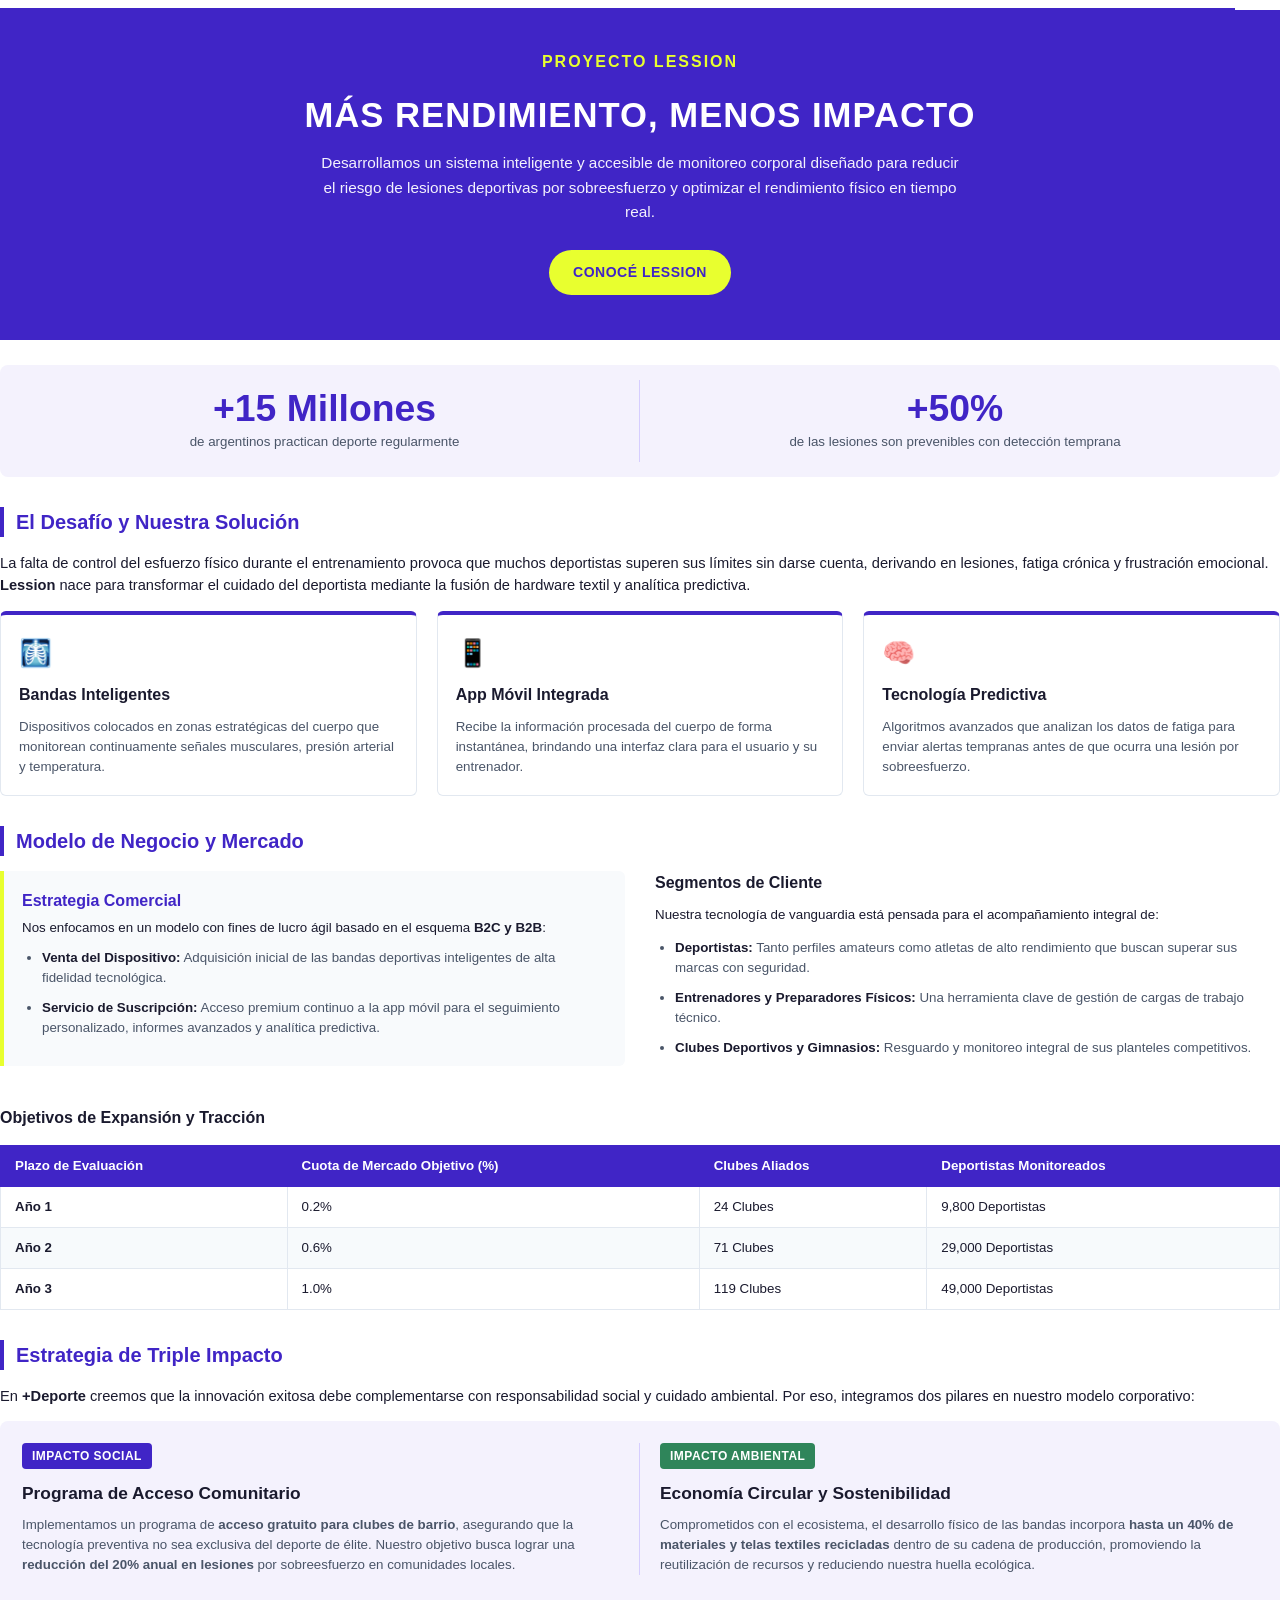
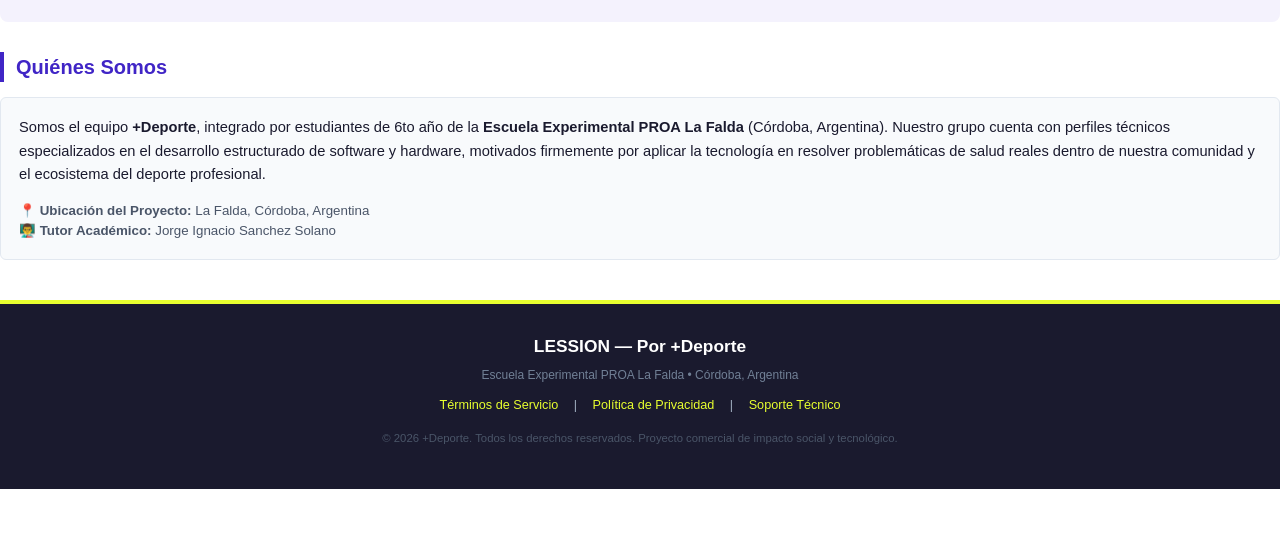
==== index.html @ acf95993 "Create index.html" ====
<!DOCTYPE html>
<html lang="es">
<head>
    <meta charset="UTF-8">
    <meta name="viewport" content="width=device-width, initial-scale=1.0">
    <title>Lession - Sitio Web Corporativo</title>
    <style>
        /* --- RESET Y CONFIGURACIÓN BASE --- */
        * {
            box-sizing: border-box;
        }
        body {
            font-family: 'Helvetica Neue', Helvetica, Arial, sans-serif;
            color: #1a1a2e;
            margin: 0;
            padding: 0;
            font-size: 11pt;
            line-height: 1.5;
            background-color: #ffffff;
        }

        /* --- CONFIGURACIÓN DE IMPRESIÓN / PDF (WEASYPRINT) --- */
        @page {
            size: A4;
            margin: 15mm 12mm;
            background-color: #ffffff;
            @bottom-right {
                content: "Página " counter(page) " de " counter(pages);
                font-size: 8pt;
                color: #a0aec0;
            }
        }
        
        /* --- BARRA DE NAVEGACIÓN (HEADER) --- */
        .header-bar {
            margin: -15mm -12mm 0px -12mm; /* Sangrado negativo para cubrir los márgenes superiores */
            padding: 15px 12mm;
            background-color: #ffffff;
            border-bottom: 2px solid #4025c6;
            display: table;
            width: 100%;
        }
        .header-left {
            display: table-cell;
            vertical-align: middle;
            width: 50%;
        }
        .header-right {
            display: table-cell;
            vertical-align: middle;
            text-align: right;
            width: 50%;
        }
        .logo-container {
            display: inline-block;
            vertical-align: middle;
        }
        .logo-img {
            height: 35px;
            display: inline-block;
            vertical-align: middle;
        }
        .brand-name {
            font-size: 15pt;
            font-weight: bold;
            color: #4025c6;
            display: inline-block;
            vertical-align: middle;
            margin-left: 10px;
            letter-spacing: 0.5px;
        }
        .nav-link {
            display: inline-block;
            margin-left: 18px;
            font-size: 10pt;
            font-weight: 600;
            color: #4a5568;
            text-decoration: none;
        }
        .nav-link.active {
            color: #4025c6;
            border-bottom: 2px solid #4025c6;
        }

        /* --- SECCIÓN HERO --- */
        .hero {
            background-color: #4025c6;
            color: #ffffff;
            margin: 0 -12mm 25px -12mm;
            padding: 40px 12mm 45px 12mm;
            text-align: center;
        }
        .hero h1 {
            font-size: 26pt;
            margin: 0 0 10px 0;
            letter-spacing: 1px;
            font-weight: 800;
        }
        .hero .subtitle {
            font-size: 12pt;
            color: #e8ff2f;
            font-weight: 600;
            text-transform: uppercase;
            letter-spacing: 2px;
            margin-bottom: 15px;
        }
        .hero p {
            font-size: 11.5pt;
            max-width: 650px;
            margin: 0 auto 25px auto;
            color: #f4f2fd;
            line-height: 1.6;
        }
        .hero-btn {
            display: inline-block;
            background-color: #e8ff2f;
            color: #4025c6;
            font-weight: bold;
            padding: 12px 24px;
            border-radius: 25px;
            text-decoration: none;
            font-size: 10.5pt;
            text-transform: uppercase;
            letter-spacing: 0.5px;
        }

        /* --- TIPOGRAFÍA Y TITULARES --- */
        h2 {
            color: #4025c6;
            font-size: 15pt;
            font-weight: 700;
            margin-top: 30px;
            margin-bottom: 15px;
            padding-left: 12px;
            border-left: 4px solid #4025c6;
            page-break-after: avoid; /* Evita subtítulos huérfanos al final de página */
        }
        h3 {
            color: #1a1a2e;
            font-size: 12pt;
            font-weight: 700;
            margin-top: 0;
            margin-bottom: 10px;
        }

        /* --- PANEL DE ESTADÍSTICAS --- */
        .stats-table {
            display: table;
            width: 100%;
            table-layout: fixed;
            background-color: #f4f2fd;
            border-radius: 8px;
            margin-bottom: 30px;
            padding: 15px 10px;
        }
        .stats-row {
            display: table-row;
        }
        .stats-cell {
            display: table-cell;
            width: 50%;
            text-align: center;
            padding: 10px;
            vertical-align: middle;
        }
        .stats-cell:first-child {
            border-right: 1px solid #d6ceff;
        }
        .stat-number {
            font-size: 28pt;
            font-weight: 800;
            color: #4025c6;
            line-height: 1;
            margin-bottom: 5px;
        }
        .stat-label {
            font-size: 10pt;
            color: #4a5568;
            font-weight: 500;
        }

        /* --- DISEÑO DE REJILLAS (TABLAS EN LUGAR DE FLEX/GRID) --- */
        .grid-3 {
            display: table;
            width: 100%;
            table-layout: fixed;
            margin-bottom: 25px;
        }
        .col-3 {
            display: table-cell;
            width: 33.33%;
            padding: 0 10px;
            vertical-align: top;
        }
        .col-3:first-child { padding-left: 0; }
        .col-3:last-child { padding-right: 0; }
        
        .card {
            background: #ffffff;
            border: 1px solid #e2e8f0;
            border-top: 4px solid #4025c6;
            border-radius: 6px;
            padding: 18px;
            height: 100%;
            page-break-inside: avoid;
        }
        .card-icon {
            font-size: 20pt;
            margin-bottom: 10px;
            color: #4025c6;
        }

        .grid-2 {
            display: table;
            width: 100%;
            table-layout: fixed;
            margin-bottom: 25px;
        }
        .col-2 {
            display: table-cell;
            width: 50%;
            padding: 0 15px;
            vertical-align: top;
        }
        .col-2:first-child { padding-left: 0; }
        .col-2:last-child { padding-right: 0; }

        /* --- BLOQUES DE CONTENIDO --- */
        .highlight-box {
            background-color: #f8fafc;
            border-left: 4px solid #e8ff2f;
            padding: 18px;
            border-radius: 0 6px 6px 0;
            margin-bottom: 15px;
        }
        .bullet-list {
            margin: 0;
            padding-left: 20px;
        }
        .bullet-list li {
            margin-bottom: 10px;
            color: #4a5568;
        }
        .bullet-list strong {
            color: #1a1a2e;
        }

        /* --- TABLA DE TRACCIÓN Y OBJETIVOS --- */
        .data-table {
            width: 100%;
            border-collapse: collapse;
            margin-top: 15px;
            margin-bottom: 25px;
            font-size: 10pt;
        }
        .data-table th {
            background-color: #4025c6;
            color: #ffffff;
            font-weight: bold;
            text-align: left;
            padding: 10px 14px;
            border: 1px solid #4025c6;
        }
        .data-table td {
            padding: 10px 14px;
            border: 1px solid #e2e8f0;
        }
        .data-table tr:nth-child(even) {
            background-color: #f7fafc;
        }

        /* --- CONTENEDOR DE TRIPLE IMPACTO --- */
        .impact-container {
            background-color: #f4f2fd;
            border-radius: 8px;
            padding: 22px;
            margin-bottom: 25px;
            page-break-inside: avoid;
        }
        .impact-badge {
            display: inline-block;
            background-color: #4025c6;
            color: #ffffff;
            font-size: 9pt;
            font-weight: bold;
            padding: 4px 10px;
            border-radius: 4px;
            margin-bottom: 12px;
            text-transform: uppercase;
            letter-spacing: 0.5px;
        }
        .impact-badge.env {
            background-color: #2f855a;
        }
        .impact-title {
            font-size: 13pt;
            font-weight: bold;
            color: #1a1a2e;
            margin-bottom: 8px;
        }

        /* --- PIE DE PÁGINA (FOOTER) --- */
        .footer {
            background-color: #1a1a2e;
            color: #a0aec0;
            margin: 40px -12mm -15mm -12mm;
            padding: 30px 12mm;
            text-align: center;
            font-size: 9.5pt;
            border-top: 4px solid #e8ff2f;
        }
        .footer-brand {
            font-size: 13pt;
            font-weight: bold;
            color: #ffffff;
            margin-bottom: 6px;
        }
        .footer-links {
            margin: 12px 0;
        }
        .footer-link {
            color: #e8ff2f;
            text-decoration: none;
            margin: 0 12px;
        }
    </style>
</head>
<body>

    <div class="header-bar">
        <div class="header-left">
            <div class="logo-container">
                <img class="logo-img" src="Logos.png" alt="Logo +Deporte">
            </div>
            <div class="brand-name">+Deporte</div>
        </div>
        <div class="header-right">
            <a class="nav-link active" href="#">Inicio</a>
            <a class="nav-link" href="#">Producto</a>
            <a class="nav-link" href="#">Modelo</a>
            <a class="nav-link" href="#">Impacto</a>
            <a class="nav-link" href="#">Equipo</a>
        </div>
    </div>

    <div class="hero">
        <div class="subtitle">Proyecto Lession</div>
        <h1>MÁS RENDIMIENTO, MENOS IMPACTO</h1>
        <p>Desarrollamos un sistema inteligente y accesible de monitoreo corporal diseñado para reducir el riesgo de lesiones deportivas por sobreesfuerzo y optimizar el rendimiento físico en tiempo real.</p>
        <a class="hero-btn" href="#">Conocé Lession</a>
    </div>

    <div class="stats-table">
        <div class="stats-row">
            <div class="stats-cell">
                <div class="stat-number">+15 Millones</div>
                <div class="stat-label">de argentinos practican deporte regularmente</div>
            </div>
            <div class="stats-cell">
                <div class="stat-number">+50%</div>
                <div class="stat-label">de las lesiones son prevenibles con detección temprana</div>
            </div>
        </div>
    </div>

    <h2>El Desafío y Nuestra Solución</h2>
    <p>La falta de control del esfuerzo físico durante el entrenamiento provoca que muchos deportistas superen sus límites sin darse cuenta, derivando en lesiones, fatiga crónica y frustración emocional. <strong>Lession</strong> nace para transformar el cuidado del deportista mediante la fusión de hardware textil y analítica predictiva.</p>

    <div class="grid-3">
        <div class="col-3">
            <div class="card">
                <div class="card-icon">🩻</div>
                <h3>Bandas Inteligentes</h3>
                <p style="font-size: 10pt; color: #4a5568; margin: 0;">Dispositivos colocados en zonas estratégicas del cuerpo que monitorean continuamente señales musculares, presión arterial y temperatura.</p>
            </div>
        </div>
        <div class="col-3">
            <div class="card">
                <div class="card-icon">📱</div>
                <h3>App Móvil Integrada</h3>
                <p style="font-size: 10pt; color: #4a5568; margin: 0;">Recibe la información procesada del cuerpo de forma instantánea, brindando una interfaz clara para el usuario y su entrenador.</p>
            </div>
        </div>
        <div class="col-3">
            <div class="card">
                <div class="card-icon">🧠</div>
                <h3>Tecnología Predictiva</h3>
                <p style="font-size: 10pt; color: #4a5568; margin: 0;">Algoritmos avanzados que analizan los datos de fatiga para enviar alertas tempranas antes de que ocurra una lesión por sobreesfuerzo.</p>
            </div>
        </div>
    </div>

    <h2>Modelo de Negocio y Mercado</h2>
    <div class="grid-2">
        <div class="col-2">
            <div class="highlight-box">
                <h3 style="color: #4025c6; margin-bottom: 5px;">Estrategia Comercial</h3>
                <p style="margin: 0; font-size: 10pt;">Nos enfocamos en un modelo con fines de lucro ágil basado en el esquema <strong>B2C y B2B</strong>:</p>
                <ul class="bullet-list" style="margin-top: 10px; font-size: 10pt;">
                    <li><strong>Venta del Dispositivo:</strong> Adquisición inicial de las bandas deportivas inteligentes de alta fidelidad tecnológica.</li>
                    <li><strong>Servicio de Suscripción:</strong> Acceso premium continuo a la app móvil para el seguimiento personalizado, informes avanzados y analítica predictiva.</li>
                </ul>
            </div>
        </div>
        <div class="col-2">
            <h3>Segmentos de Cliente</h3>
            <p style="font-size: 10pt; margin-top: 0;">Nuestra tecnología de vanguardia está pensada para el acompañamiento integral de:</p>
            <ul class="bullet-list" style="font-size: 10pt;">
                <li><strong>Deportistas:</strong> Tanto perfiles amateurs como atletas de alto rendimiento que buscan superar sus marcas con seguridad.</li>
                <li><strong>Entrenadores y Preparadores Físicos:</strong> Una herramienta clave de gestión de cargas de trabajo técnico.</li>
                <li><strong>Clubes Deportivos y Gimnasios:</strong> Resguardo y monitoreo integral de sus planteles competitivos.</li>
            </ul>
        </div>
    </div>

    <h3 style="margin-top: 20px; margin-bottom: 5px;">Objetivos de Expansión y Tracción</h3>
    <table class="data-table">
        <thead>
            <tr>
                <th>Plazo de Evaluación</th>
                <th>Cuota de Mercado Objetivo (%)</th>
                <th>Clubes Aliados</th>
                <th>Deportistas Monitoreados</th>
            </tr>
        </thead>
        <tbody>
            <tr>
                <td><strong>Año 1</strong></td>
                <td>0.2%</td>
                <td>24 Clubes</td>
                <td>9,800 Deportistas</td>
            </tr>
            <tr>
                <td><strong>Año 2</strong></td>
                <td>0.6%</td>
                <td>71 Clubes</td>
                <td>29,000 Deportistas</td>
            </tr>
            <tr>
                <td><strong>Año 3</strong></td>
                <td>1.0%</td>
                <td>119 Clubes</td>
                <td>49,000 Deportistas</td>
            </tr>
        </tbody>
    </table>

    <h2>Estrategia de Triple Impacto</h2>
    <p>En <strong>+Deporte</strong> creemos que la innovación exitosa debe complementarse con responsabilidad social y cuidado ambiental. Por eso, integramos dos pilares en nuestro modelo corporativo:</p>

    <div class="impact-container">
        <div class="grid-2">
            <div class="col-2" style="border-right: 1px solid #d6ceff; padding-right: 15px;">
                <span class="impact-badge">Impacto Social</span>
                <div class="impact-title">Programa de Acceso Comunitario</div>
                <p style="font-size: 10pt; color: #4a5568; margin: 0;">
                    Implementamos un programa de <strong>acceso gratuito para clubes de barrio</strong>, asegurando que la tecnología preventiva no sea exclusiva del deporte de élite. Nuestro objetivo busca lograr una <strong>reducción del 20% anual en lesiones</strong> por sobreesfuerzo en comunidades locales.
                </p>
            </div>
            <div class="col-2" style="padding-left: 20px;">
                <span class="impact-badge env">Impacto Ambiental</span>
                <div class="impact-title">Economía Circular y Sostenibilidad</div>
                <p style="font-size: 10pt; color: #4a5568; margin: 0;">
                    Comprometidos con el ecosistema, el desarrollo físico de las bandas incorpora <strong>hasta un 40% de materiales y telas textiles recicladas</strong> dentro de su cadena de producción, promoviendo la reutilización de recursos y reduciendo nuestra huella ecológica.
                </p>
            </div>
        </div>
    </div>

    <h2>Quiénes Somos</h2>
    <div style="background-color: #f8fafc; border: 1px solid #e2e8f0; border-radius: 6px; padding: 18px;">
        <p style="margin-top: 0; line-height: 1.6;">
            Somos el equipo <strong>+Deporte</strong>, integrado por estudiantes de 6to año de la <strong>Escuela Experimental PROA La Falda</strong> (Córdoba, Argentina). Nuestro grupo cuenta con perfiles técnicos especializados en el desarrollo estructurado de software y hardware, motivados firmemente por aplicar la tecnología en resolver problemáticas de salud reales dentro de nuestra comunidad y el ecosistema del deporte profesional.
        </p>
        <div style="font-size: 10pt; color: #4a5568; margin-top: 12px; line-height: 1.5;">
            📍 <strong>Ubicación del Proyecto:</strong> La Falda, Córdoba, Argentina<br>
            👨‍🏫 <strong>Tutor Académico:</strong> Jorge Ignacio Sanchez Solano
        </div>
    </div>

    <div class="footer">
        <div class="footer-brand">LESSION — Por +Deporte</div>
        <p style="margin: 5px 0; font-size: 9pt; color: #718096;">Escuela Experimental PROA La Falda &bull; Córdoba, Argentina</p>
        <div class="footer-links">
            <a class="footer-link" href="#">Términos de Servicio</a> | 
            <a class="footer-link" href="#">Política de Privacidad</a> | 
            <a class="footer-link" href="#">Soporte Técnico</a>
        </div>
        <p style="margin-top: 15px; font-size: 8.5pt; color: #4a5568;">&copy; 2026 +Deporte. Todos los derechos reservados. Proyecto comercial de impacto social y tecnológico.</p>
    </div>

</body>
</html>
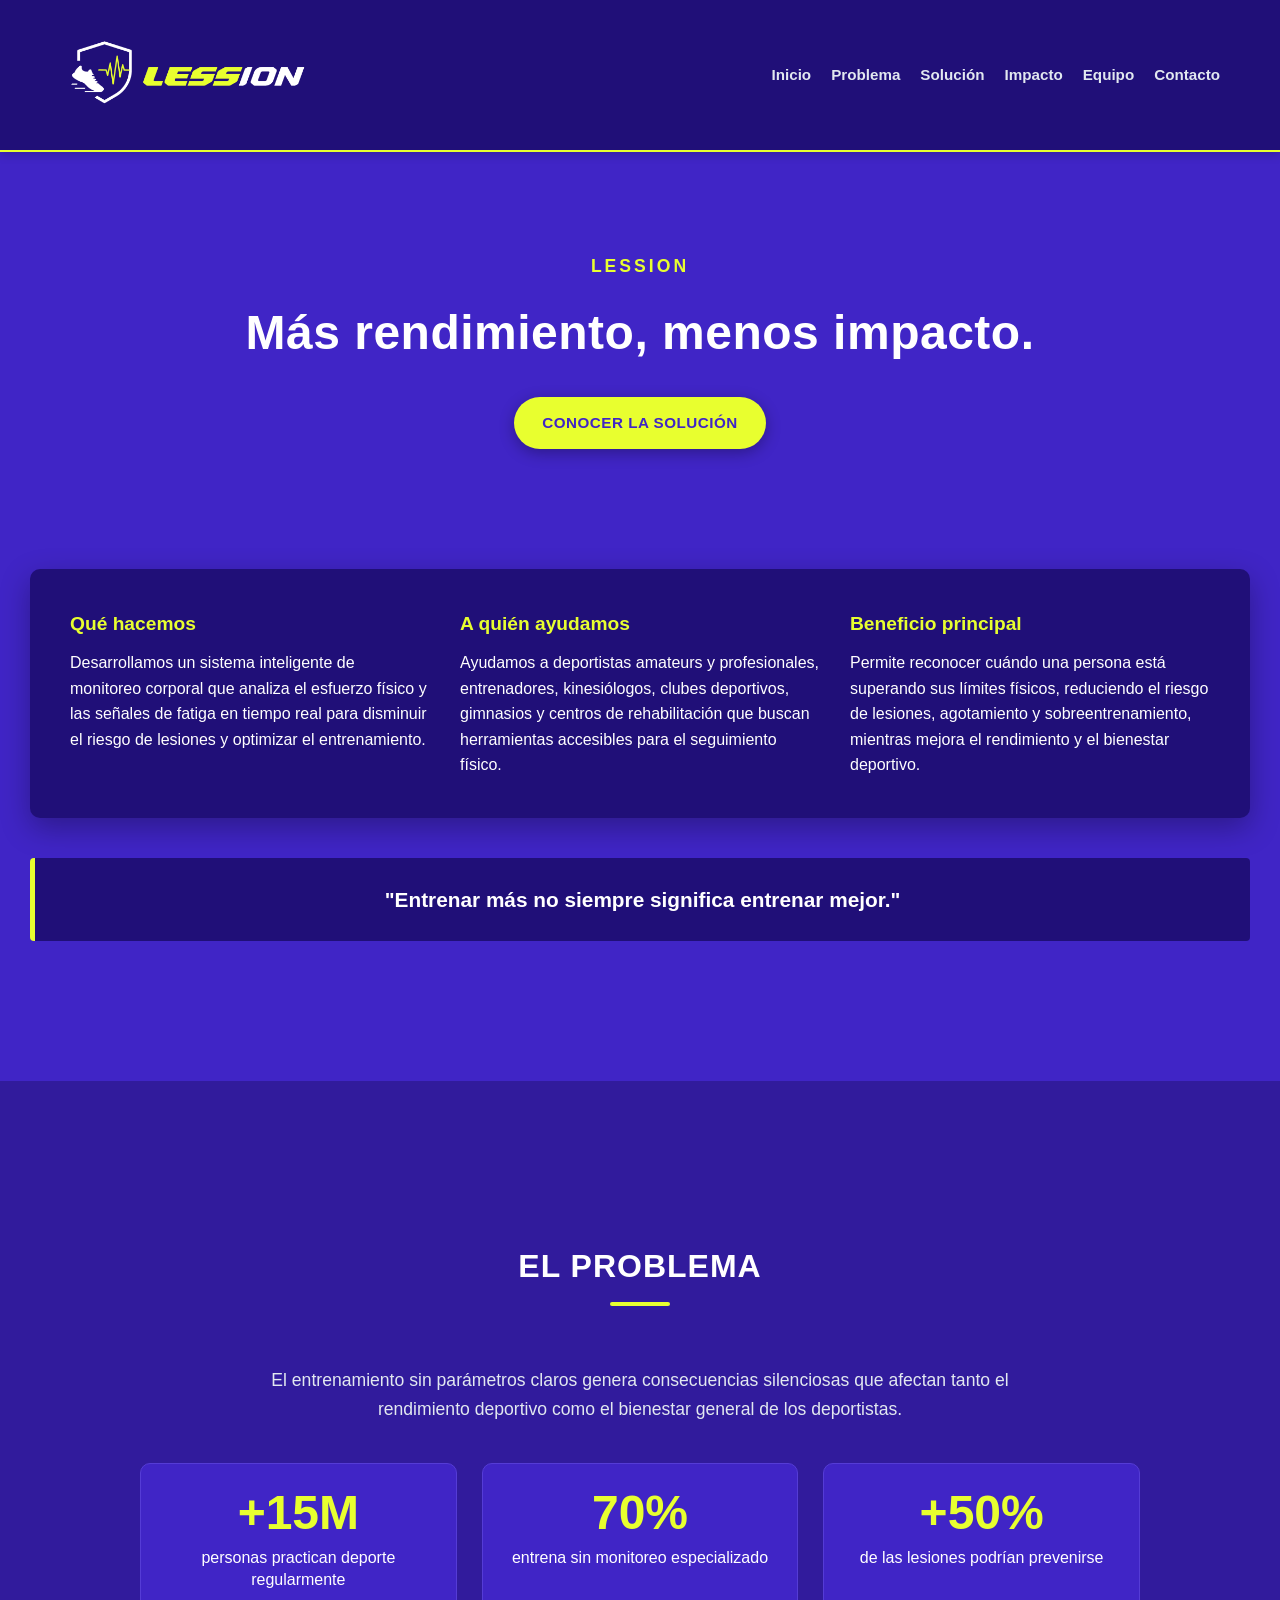
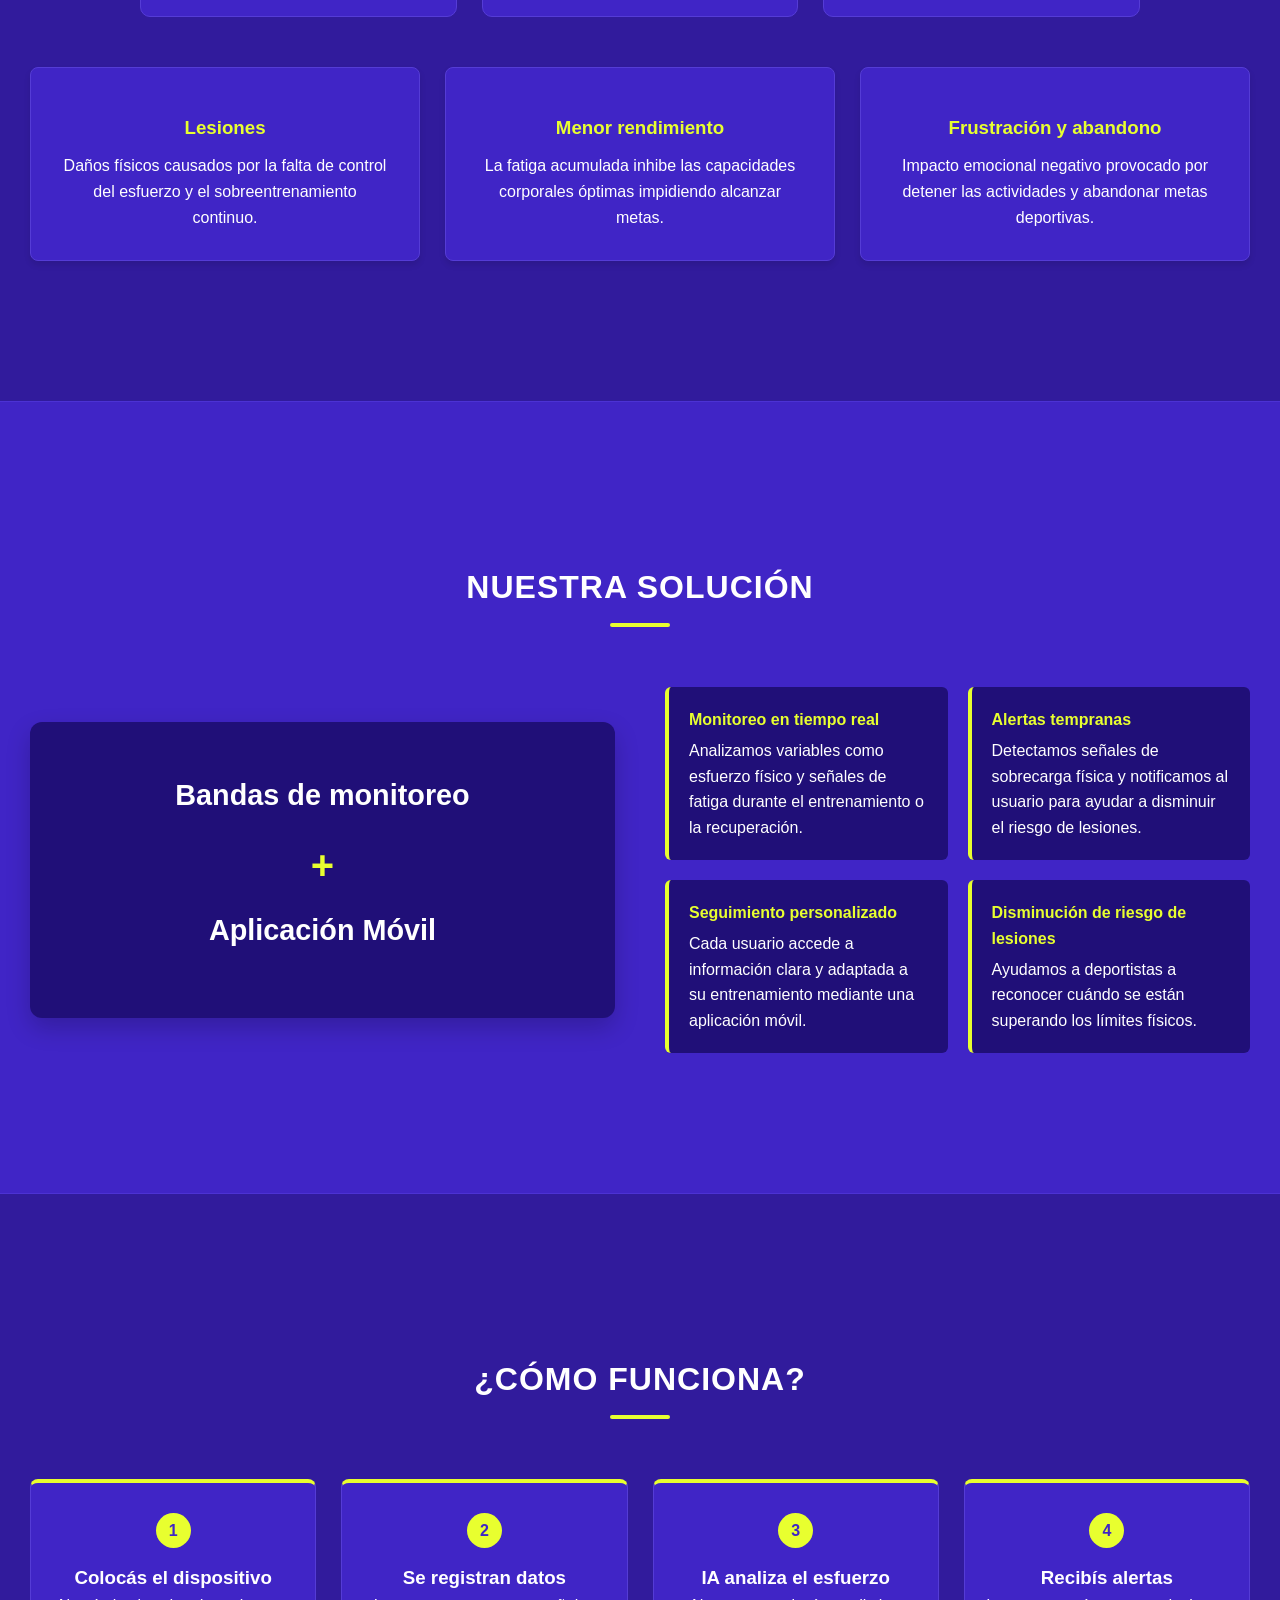
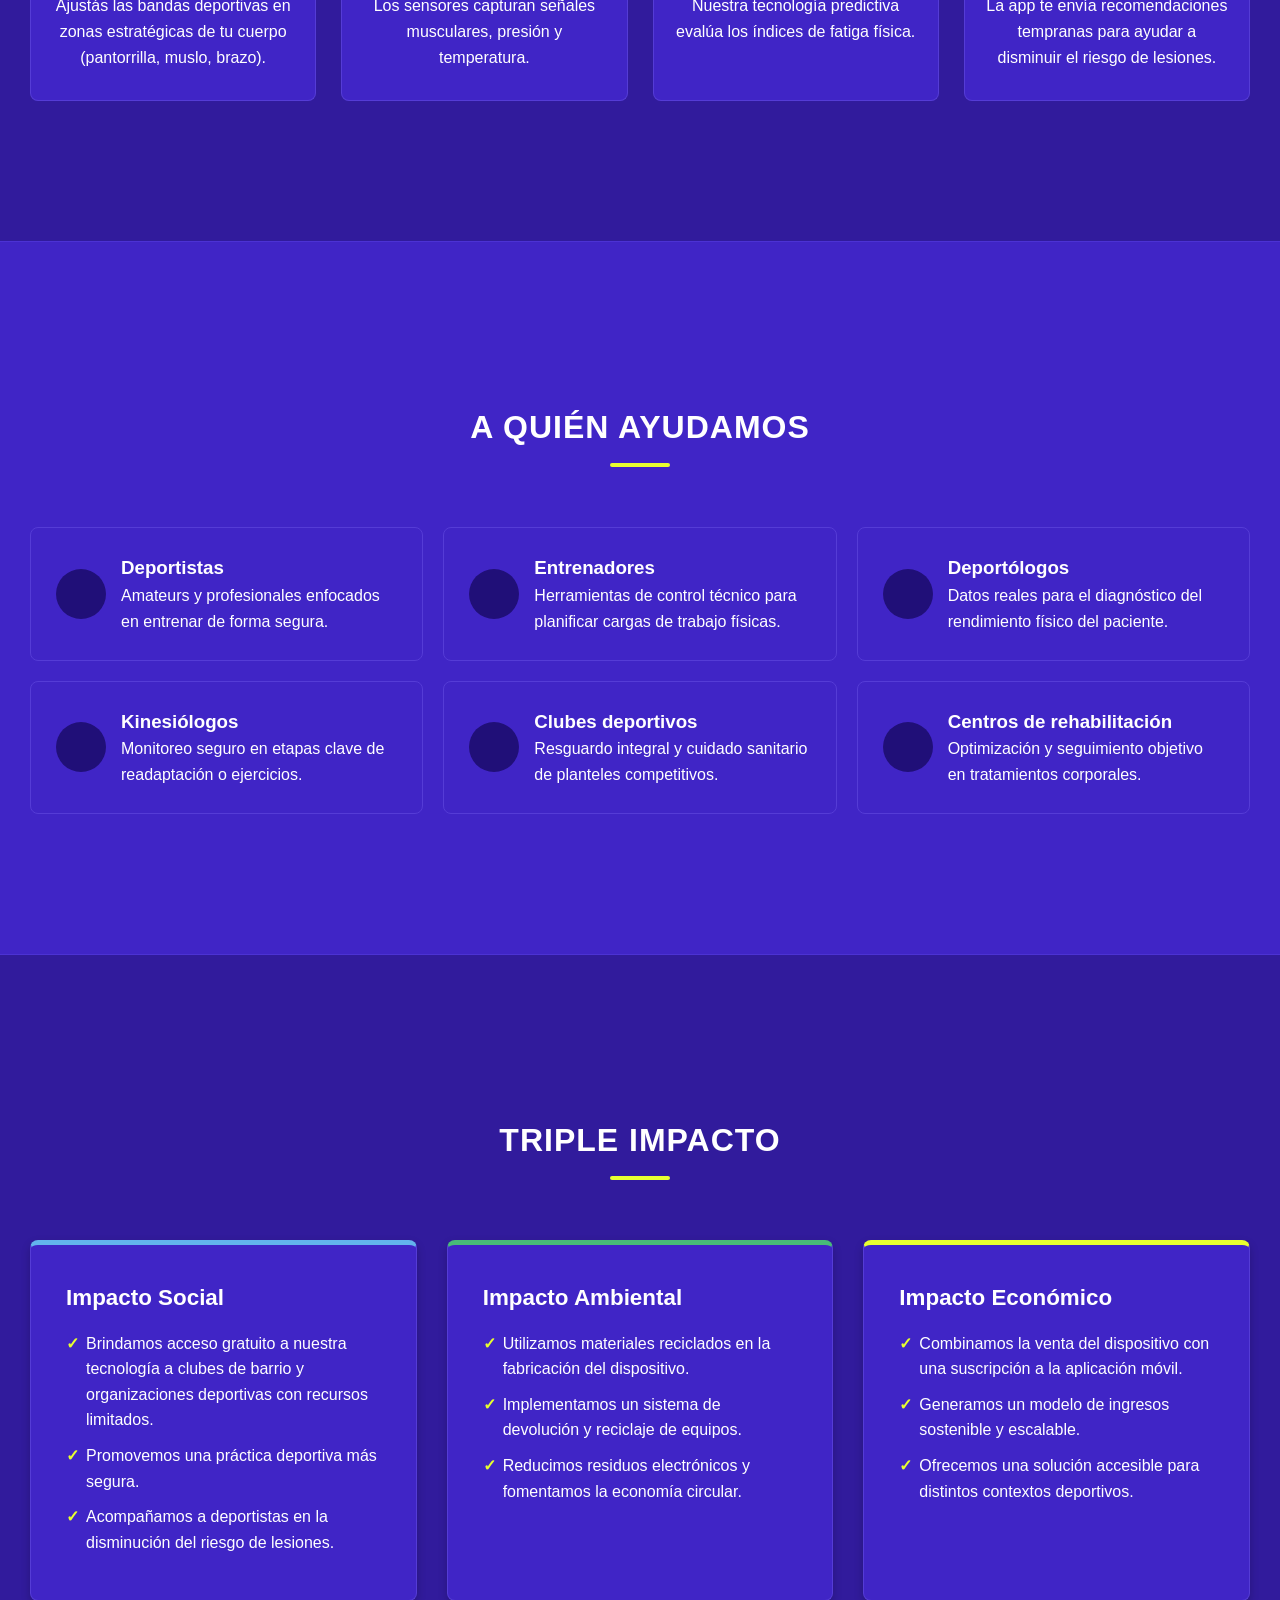
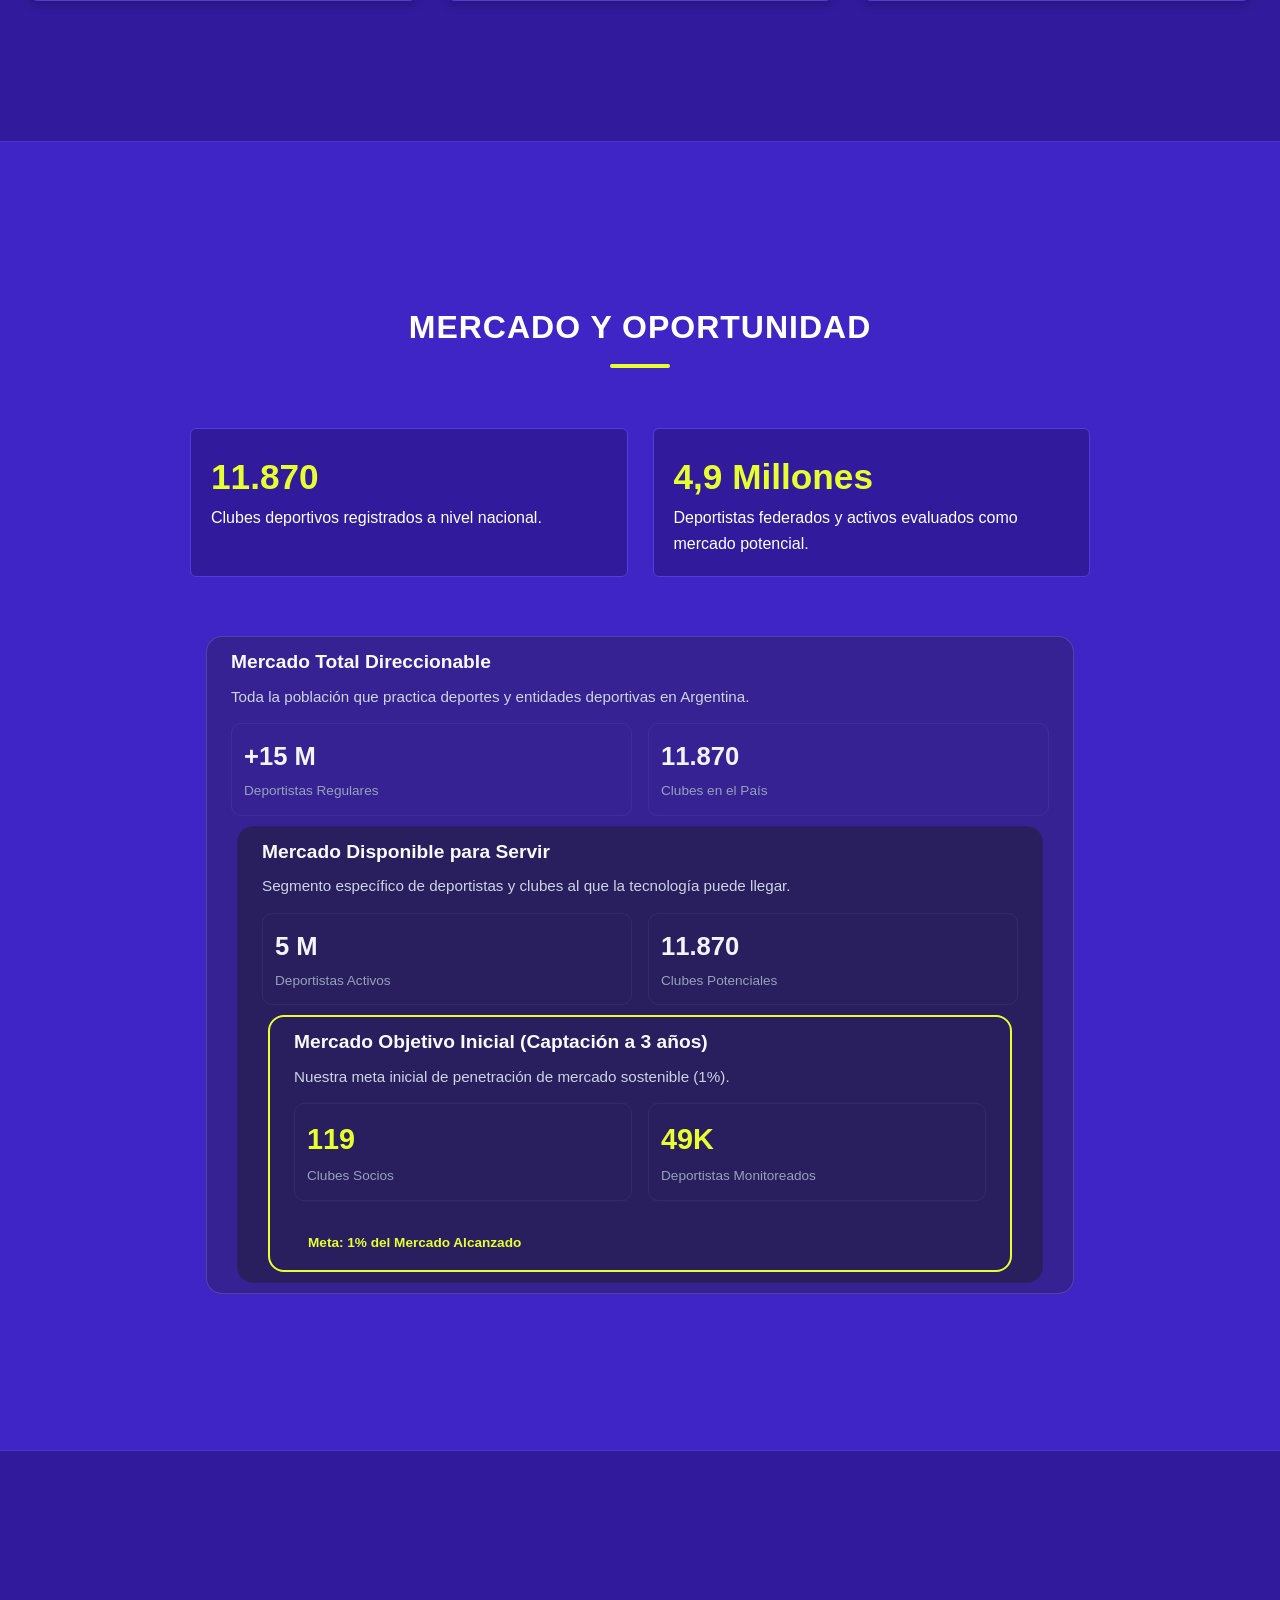
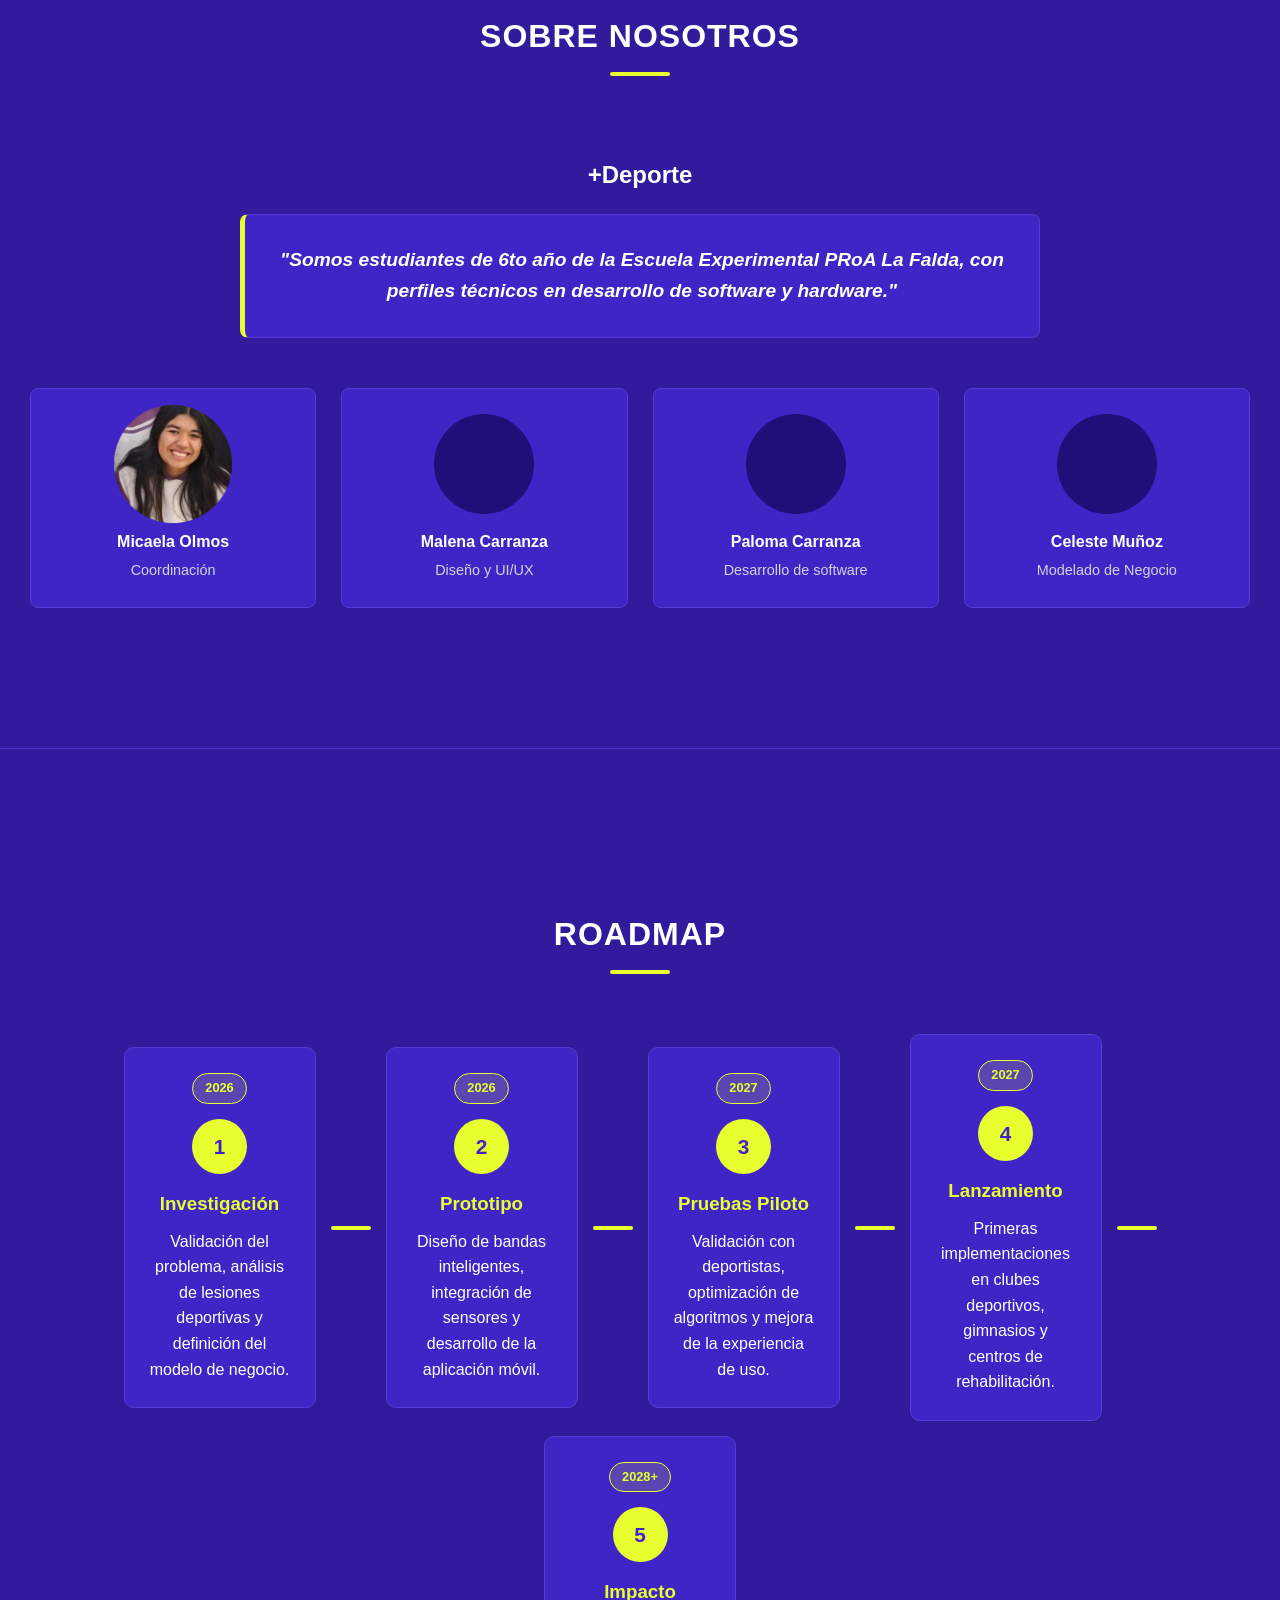
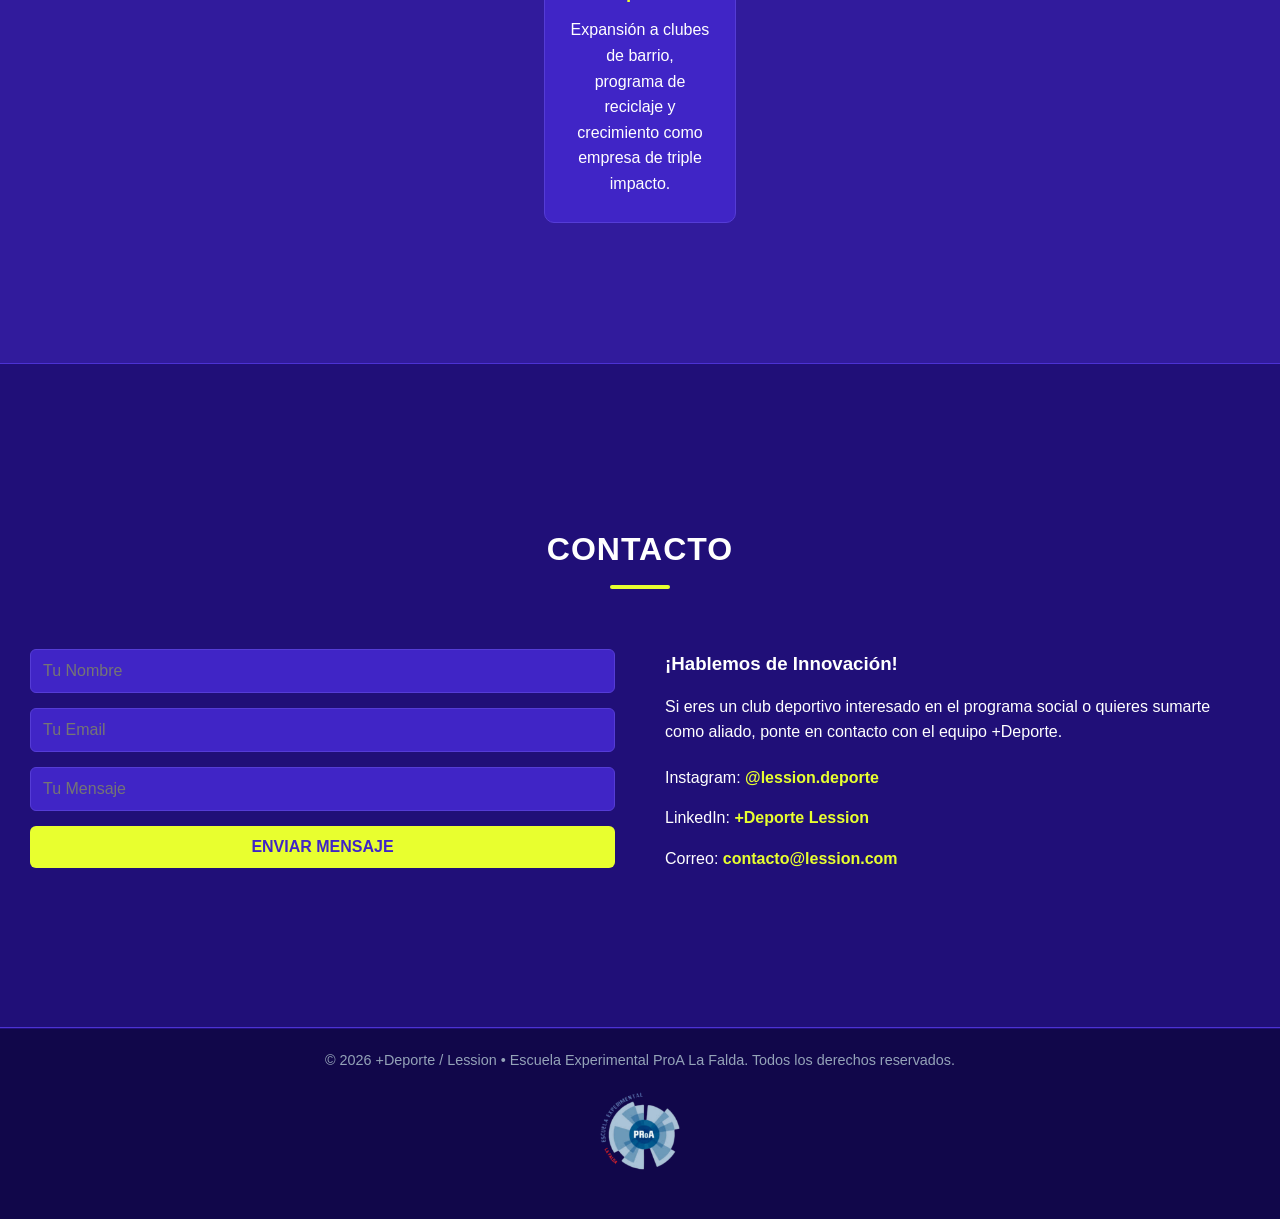
==== commit ee6d67db: "dd dd" ====
--- a/index.html
+++ b/index.html
@@ -3,491 +3,418 @@
 <head>
     <meta charset="UTF-8">
     <meta name="viewport" content="width=device-width, initial-scale=1.0">
-    <title>Lession - Sitio Web Corporativo</title>
-    <style>
-        /* --- RESET Y CONFIGURACIÓN BASE --- */
-        * {
-            box-sizing: border-box;
-        }
-        body {
-            font-family: 'Helvetica Neue', Helvetica, Arial, sans-serif;
-            color: #1a1a2e;
-            margin: 0;
-            padding: 0;
-            font-size: 11pt;
-            line-height: 1.5;
-            background-color: #ffffff;
-        }
-
-        /* --- CONFIGURACIÓN DE IMPRESIÓN / PDF (WEASYPRINT) --- */
-        @page {
-            size: A4;
-            margin: 15mm 12mm;
-            background-color: #ffffff;
-            @bottom-right {
-                content: "Página " counter(page) " de " counter(pages);
-                font-size: 8pt;
-                color: #a0aec0;
-            }
-        }
-        
-        /* --- BARRA DE NAVEGACIÓN (HEADER) --- */
-        .header-bar {
-            margin: -15mm -12mm 0px -12mm; /* Sangrado negativo para cubrir los márgenes superiores */
-            padding: 15px 12mm;
-            background-color: #ffffff;
-            border-bottom: 2px solid #4025c6;
-            display: table;
-            width: 100%;
-        }
-        .header-left {
-            display: table-cell;
-            vertical-align: middle;
-            width: 50%;
-        }
-        .header-right {
-            display: table-cell;
-            vertical-align: middle;
-            text-align: right;
-            width: 50%;
-        }
-        .logo-container {
-            display: inline-block;
-            vertical-align: middle;
-        }
-        .logo-img {
-            height: 35px;
-            display: inline-block;
-            vertical-align: middle;
-        }
-        .brand-name {
-            font-size: 15pt;
-            font-weight: bold;
-            color: #4025c6;
-            display: inline-block;
-            vertical-align: middle;
-            margin-left: 10px;
-            letter-spacing: 0.5px;
-        }
-        .nav-link {
-            display: inline-block;
-            margin-left: 18px;
-            font-size: 10pt;
-            font-weight: 600;
-            color: #4a5568;
-            text-decoration: none;
-        }
-        .nav-link.active {
-            color: #4025c6;
-            border-bottom: 2px solid #4025c6;
-        }
-
-        /* --- SECCIÓN HERO --- */
-        .hero {
-            background-color: #4025c6;
-            color: #ffffff;
-            margin: 0 -12mm 25px -12mm;
-            padding: 40px 12mm 45px 12mm;
-            text-align: center;
-        }
-        .hero h1 {
-            font-size: 26pt;
-            margin: 0 0 10px 0;
-            letter-spacing: 1px;
-            font-weight: 800;
-        }
-        .hero .subtitle {
-            font-size: 12pt;
-            color: #e8ff2f;
-            font-weight: 600;
-            text-transform: uppercase;
-            letter-spacing: 2px;
-            margin-bottom: 15px;
-        }
-        .hero p {
-            font-size: 11.5pt;
-            max-width: 650px;
-            margin: 0 auto 25px auto;
-            color: #f4f2fd;
-            line-height: 1.6;
-        }
-        .hero-btn {
-            display: inline-block;
-            background-color: #e8ff2f;
-            color: #4025c6;
-            font-weight: bold;
-            padding: 12px 24px;
-            border-radius: 25px;
-            text-decoration: none;
-            font-size: 10.5pt;
-            text-transform: uppercase;
-            letter-spacing: 0.5px;
-        }
-
-        /* --- TIPOGRAFÍA Y TITULARES --- */
-        h2 {
-            color: #4025c6;
-            font-size: 15pt;
-            font-weight: 700;
-            margin-top: 30px;
-            margin-bottom: 15px;
-            padding-left: 12px;
-            border-left: 4px solid #4025c6;
-            page-break-after: avoid; /* Evita subtítulos huérfanos al final de página */
-        }
-        h3 {
-            color: #1a1a2e;
-            font-size: 12pt;
-            font-weight: 700;
-            margin-top: 0;
-            margin-bottom: 10px;
-        }
-
-        /* --- PANEL DE ESTADÍSTICAS --- */
-        .stats-table {
-            display: table;
-            width: 100%;
-            table-layout: fixed;
-            background-color: #f4f2fd;
-            border-radius: 8px;
-            margin-bottom: 30px;
-            padding: 15px 10px;
-        }
-        .stats-row {
-            display: table-row;
-        }
-        .stats-cell {
-            display: table-cell;
-            width: 50%;
-            text-align: center;
-            padding: 10px;
-            vertical-align: middle;
-        }
-        .stats-cell:first-child {
-            border-right: 1px solid #d6ceff;
-        }
-        .stat-number {
-            font-size: 28pt;
-            font-weight: 800;
-            color: #4025c6;
-            line-height: 1;
-            margin-bottom: 5px;
-        }
-        .stat-label {
-            font-size: 10pt;
-            color: #4a5568;
-            font-weight: 500;
-        }
-
-        /* --- DISEÑO DE REJILLAS (TABLAS EN LUGAR DE FLEX/GRID) --- */
-        .grid-3 {
-            display: table;
-            width: 100%;
-            table-layout: fixed;
-            margin-bottom: 25px;
-        }
-        .col-3 {
-            display: table-cell;
-            width: 33.33%;
-            padding: 0 10px;
-            vertical-align: top;
-        }
-        .col-3:first-child { padding-left: 0; }
-        .col-3:last-child { padding-right: 0; }
-        
-        .card {
-            background: #ffffff;
-            border: 1px solid #e2e8f0;
-            border-top: 4px solid #4025c6;
-            border-radius: 6px;
-            padding: 18px;
-            height: 100%;
-            page-break-inside: avoid;
-        }
-        .card-icon {
-            font-size: 20pt;
-            margin-bottom: 10px;
-            color: #4025c6;
-        }
-
-        .grid-2 {
-            display: table;
-            width: 100%;
-            table-layout: fixed;
-            margin-bottom: 25px;
-        }
-        .col-2 {
-            display: table-cell;
-            width: 50%;
-            padding: 0 15px;
-            vertical-align: top;
-        }
-        .col-2:first-child { padding-left: 0; }
-        .col-2:last-child { padding-right: 0; }
-
-        /* --- BLOQUES DE CONTENIDO --- */
-        .highlight-box {
-            background-color: #f8fafc;
-            border-left: 4px solid #e8ff2f;
-            padding: 18px;
-            border-radius: 0 6px 6px 0;
-            margin-bottom: 15px;
-        }
-        .bullet-list {
-            margin: 0;
-            padding-left: 20px;
-        }
-        .bullet-list li {
-            margin-bottom: 10px;
-            color: #4a5568;
-        }
-        .bullet-list strong {
-            color: #1a1a2e;
-        }
-
-        /* --- TABLA DE TRACCIÓN Y OBJETIVOS --- */
-        .data-table {
-            width: 100%;
-            border-collapse: collapse;
-            margin-top: 15px;
-            margin-bottom: 25px;
-            font-size: 10pt;
-        }
-        .data-table th {
-            background-color: #4025c6;
-            color: #ffffff;
-            font-weight: bold;
-            text-align: left;
-            padding: 10px 14px;
-            border: 1px solid #4025c6;
-        }
-        .data-table td {
-            padding: 10px 14px;
-            border: 1px solid #e2e8f0;
-        }
-        .data-table tr:nth-child(even) {
-            background-color: #f7fafc;
-        }
-
-        /* --- CONTENEDOR DE TRIPLE IMPACTO --- */
-        .impact-container {
-            background-color: #f4f2fd;
-            border-radius: 8px;
-            padding: 22px;
-            margin-bottom: 25px;
-            page-break-inside: avoid;
-        }
-        .impact-badge {
-            display: inline-block;
-            background-color: #4025c6;
-            color: #ffffff;
-            font-size: 9pt;
-            font-weight: bold;
-            padding: 4px 10px;
-            border-radius: 4px;
-            margin-bottom: 12px;
-            text-transform: uppercase;
-            letter-spacing: 0.5px;
-        }
-        .impact-badge.env {
-            background-color: #2f855a;
-        }
-        .impact-title {
-            font-size: 13pt;
-            font-weight: bold;
-            color: #1a1a2e;
-            margin-bottom: 8px;
-        }
-
-        /* --- PIE DE PÁGINA (FOOTER) --- */
-        .footer {
-            background-color: #1a1a2e;
-            color: #a0aec0;
-            margin: 40px -12mm -15mm -12mm;
-            padding: 30px 12mm;
-            text-align: center;
-            font-size: 9.5pt;
-            border-top: 4px solid #e8ff2f;
-        }
-        .footer-brand {
-            font-size: 13pt;
-            font-weight: bold;
-            color: #ffffff;
-            margin-bottom: 6px;
-        }
-        .footer-links {
-            margin: 12px 0;
-        }
-        .footer-link {
-            color: #e8ff2f;
-            text-decoration: none;
-            margin: 0 12px;
-        }
-    </style>
+    <title>Lession</title>
+    <link rel="stylesheet" href="style.css">
 </head>
 <body>
 
-    <div class="header-bar">
-        <div class="header-left">
-            <div class="logo-container">
-                <img class="logo-img" src="Logos.png" alt="Logo +Deporte">
-            </div>
-            <div class="brand-name">+Deporte</div>
-        </div>
-        <div class="header-right">
-            <a class="nav-link active" href="#">Inicio</a>
-            <a class="nav-link" href="#">Producto</a>
-            <a class="nav-link" href="#">Modelo</a>
-            <a class="nav-link" href="#">Impacto</a>
-            <a class="nav-link" href="#">Equipo</a>
+    <header>
+        <div class="nav-container">
+            <div class="logo-box">
+                <img class="logo-img" src="img/Logo.png" alt="Logo">
+            </div>
+            <ul class="nav-menu">
+                <li><a href="#inicio">Inicio</a></li>
+                <li><a href="#problema">Problema</a></li>
+                <li><a href="#solucion">Solución</a></li>
+                <li><a href="#impacto">Impacto</a></li>
+                <li><a href="#equipo">Equipo</a></li>
+                <li><a href="#contacto">Contacto</a></li>
+            </ul>
+        </div>
+    </header>
+
+    <section id="inicio">
+        <div class="hero">
+            <div class="hero-logo-sub">Lession</div>
+            <h1>Más rendimiento, menos impacto.</h1>
+            <div class="hero-btn-container">
+                <a href="#solucion" class="btn-primary">Conocer la solución</a>
+            </div>
+        </div>
+        <div class="container">
+            <div class="resumen-breve">
+                <div class="resumen-card">
+                    <h3>Qué hacemos</h3>
+                    <p>Desarrollamos un sistema inteligente de monitoreo corporal que analiza el esfuerzo físico y las señales de fatiga en tiempo real para disminuir el riesgo de lesiones y optimizar el entrenamiento.</p>
+                </div>
+                <div class="resumen-card">
+                    <h3>A quién ayudamos</h3>
+                    <p>Ayudamos a deportistas amateurs y profesionales, entrenadores, kinesiólogos, clubes deportivos, gimnasios y centros de rehabilitación que buscan herramientas accesibles para el seguimiento físico.</p>
+                </div>
+                <div class="resumen-card">
+                    <h3>Beneficio principal</h3>
+                    <p>Permite reconocer cuándo una persona está superando sus límites físicos, reduciendo el riesgo de lesiones, agotamiento y sobreentrenamiento, mientras mejora el rendimiento y el bienestar deportivo.</p>
+                </div>
+            </div>
+            <div class="stat-banner">
+                <p>"Entrenar más no siempre significa entrenar mejor."</p>
+            </div>
+        </div>
+    </section>
+
+    <section id="problema">
+        <div class="container">
+            <h2 class="section-title">El Problema</h2>
+            <p class="problema-intro">
+                El entrenamiento sin parámetros claros genera consecuencias silenciosas que afectan tanto el rendimiento deportivo como el bienestar general de los deportistas.
+            </p>
+            <div class="problema-stats">
+                <div class="problema-stat">
+                    <span class="stat-number">+15M</span>
+                    <span class="stat-text">personas practican deporte regularmente</span>
+                </div>
+                <div class="problema-stat">
+                    <span class="stat-number">70%</span>
+                    <span class="stat-text">entrena sin monitoreo especializado</span>
+                </div>
+                <div class="problema-stat">
+                    <span class="stat-number">+50%</span>
+                    <span class="stat-text">de las lesiones podrían prevenirse</span>
+                </div>
+            </div>
+            <div class="problema-grid">
+                <div class="problema-card">
+                    <div class="problema-icon"></div>
+                    <h3>Lesiones</h3>
+                    <p>Daños físicos causados por la falta de control del esfuerzo y el sobreentrenamiento continuo.</p>
+                </div>
+                <div class="problema-card">
+                    <div class="problema-icon"></div>
+                    <h3>Menor rendimiento</h3>
+                    <p>La fatiga acumulada inhibe las capacidades corporales óptimas impidiendo alcanzar metas.</p>
+                </div>
+                <div class="problema-card">
+                    <div class="problema-icon"></div>
+                    <h3>Frustración y abandono</h3>
+                    <p>Impacto emocional negativo provocado por detener las actividades y abandonar metas deportivas.</p>
+                </div>
+            </div>
+        </div>
+    </section>
+
+    <section id="solucion">
+        <div class="container">
+            <h2 class="section-title">Nuestra Solución</h2>
+            <div class="solucion-wrapper">
+                <div class="solucion-visual">
+                    <h3>Bandas de monitoreo</h3>
+                    <div class="plus">+</div>
+                    <h3>Aplicación Móvil</h3>
+                </div>
+                <div class="solucion-lista">
+                    <div class="solucion-item">
+                        <h4>Monitoreo en tiempo real</h4>
+                        <p>Analizamos variables como esfuerzo físico y señales de fatiga durante el entrenamiento o la recuperación.</p>
+                    </div>
+                    <div class="solucion-item">
+                        <h4>Alertas tempranas</h4>
+                        <p>Detectamos señales de sobrecarga física y notificamos al usuario para ayudar a disminuir el riesgo de lesiones.</p>
+                    </div>
+                    <div class="solucion-item">
+                        <h4>Seguimiento personalizado</h4>
+                        <p>Cada usuario accede a información clara y adaptada a su entrenamiento mediante una aplicación móvil.</p>
+                    </div>
+                    <div class="solucion-item">
+                        <h4>Disminución de riesgo de lesiones</h4>
+                        <p>Ayudamos a deportistas a reconocer cuándo se están superando los límites físicos.</p> 
+                    </div>
+                </div>
+            </div>
+        </div>
+    </section>
+
+    <section id="como-funciona">
+        <div class="container">
+            <h2 class="section-title">¿Cómo funciona?</h2>
+            <div class="pasos-grid">
+                <div class="paso-card">
+                    <div class="paso-numero">1</div>
+                    <h3>Colocás el dispositivo</h3>
+                    <p>Ajustás las bandas deportivas en zonas estratégicas de tu cuerpo (pantorrilla, muslo, brazo).</p>
+                </div>
+                <div class="paso-card">
+                    <div class="paso-numero">2</div>
+                    <h3>Se registran datos</h3>
+                    <p>Los sensores capturan señales musculares, presión y temperatura.</p>
+                </div>
+                <div class="paso-card">
+                    <div class="paso-numero">3</div>
+                    <h3>IA analiza el esfuerzo</h3>
+                    <p>Nuestra tecnología predictiva evalúa los índices de fatiga física.</p>
+                </div>
+                <div class="paso-card">
+                    <div class="paso-numero">4</div>
+                    <h3>Recibís alertas</h3>
+                    <p>La app te envía recomendaciones tempranas para ayudar a disminuir el riesgo de lesiones.</p>
+                </div>
+            </div>
+        </div>
+    </section>
+
+    <section id="ayuda">
+        <div class="container">
+            <h2 class="section-title">A quién ayudamos</h2>
+            <div class="ayuda-grid">
+                <div class="ayuda-card">
+                    <div class="ayuda-avatar"></div>
+                    <div>
+                        <h3>Deportistas</h3>
+                        <p>Amateurs y profesionales enfocados en entrenar de forma segura.</p>
+                    </div>
+                </div>
+                <div class="ayuda-card">
+                    <div class="ayuda-avatar"></div>
+                    <div>
+                        <h3>Entrenadores</h3>
+                        <p>Herramientas de control técnico para planificar cargas de trabajo físicas.</p>
+                    </div>
+                </div>
+                <div class="ayuda-card">
+                    <div class="ayuda-avatar"></div>
+                    <div>
+                        <h3>Deportólogos</h3>
+                        <p>Datos reales para el diagnóstico del rendimiento físico del paciente.</p>
+                    </div>
+                </div>
+                <div class="ayuda-card">
+                    <div class="ayuda-avatar"></div>
+                    <div>
+                        <h3>Kinesiólogos</h3>
+                        <p>Monitoreo seguro en etapas clave de readaptación o ejercicios.</p>
+                    </div>
+                </div>
+                <div class="ayuda-card">
+                    <div class="ayuda-avatar"></div>
+                    <div>
+                        <h3>Clubes deportivos</h3>
+                        <p>Resguardo integral y cuidado sanitario de planteles competitivos.</p>
+                    </div>
+                </div>
+                <div class="ayuda-card">
+                    <div class="ayuda-avatar"></div>
+                    <div>
+                        <h3>Centros de rehabilitación</h3>
+                        <p>Optimización y seguimiento objetivo en tratamientos corporales.</p>
+                    </div>
+                </div>
+            </div>
+        </div>
+    </section>
+
+    <section id="impacto">
+        <div class="container">
+            <h2 class="section-title">Triple Impacto</h2>
+            <div class="impacto-grid">
+                <div class="impacto-card social">
+                    <h3>Impacto Social</h3>
+                    <ul>
+                        <li>Brindamos acceso gratuito a nuestra tecnología a clubes de barrio y organizaciones deportivas con recursos limitados.</li>
+                        <li>Promovemos una práctica deportiva más segura.</li>
+                        <li>Acompañamos a deportistas en la disminución del riesgo de lesiones.</li>
+                    </ul>
+                </div>
+                <div class="impacto-card ambiental">
+                    <h3>Impacto Ambiental</h3>
+                    <ul>
+                        <li>Utilizamos materiales reciclados en la fabricación del dispositivo.</li>
+                        <li>Implementamos un sistema de devolución y reciclaje de equipos.</li>
+                        <li>Reducimos residuos electrónicos y fomentamos la economía circular.</li>
+                    </ul>
+                </div>
+                <div class="impacto-card economico">
+                    <h3>Impacto Económico</h3>
+                    <ul>
+                        <li>Combinamos la venta del dispositivo con una suscripción a la aplicación móvil.</li>
+                        <li>Generamos un modelo de ingresos sostenible y escalable.</li>
+                        <li>Ofrecemos una solución accesible para distintos contextos deportivos.</li>
+                    </ul>
+                </div>
+            </div>
+        </div>
+    </section>
+
+    <section id="mercado">
+        <div class="container">
+            <h2 class="section-title">Mercado y Oportunidad</h2>
+            <div class="mercado-wrapper">
+                <div class="mercado-datos">
+                    <div class="dato-box">
+                        <div class="dato-numero">11.870</div>
+                        <p>Clubes deportivos registrados a nivel nacional.</p>
+                    </div>
+                    <div class="dato-box">
+                        <div class="dato-numero">4,9 Millones</div>
+                        <p>Deportistas federados y activos evaluados como mercado potencial.</p>
+                    </div>
+                </div>
+                <div class="market-opportunity-container">
+    
+    <div class="market-box tam-box">
+        <div class="market-header">
+            <h4>Mercado Total Direccionable</h4>
+        </div>
+        <p class="market-description">Toda la población que practica deportes y entidades deportivas en Argentina.</p>
+        <div class="market-stats">
+            <div class="stat-item"><strong>+15 M</strong> <span>Deportistas Regulares</span></div>
+            <div class="stat-item"><strong>11.870</strong> <span>Clubes en el País</span></div>
+        </div>
+
+        <div class="market-box sam-box">
+            <div class="market-header">
+                <h4>Mercado Disponible para Servir</h4>
+            </div>
+            <p class="market-description">Segmento específico de deportistas y clubes al que la tecnología puede llegar.</p>
+            <div class="market-stats">
+                <div class="stat-item"><strong>5 M</strong> <span>Deportistas Activos</span></div>
+                <div class="stat-item"><strong>11.870</strong> <span>Clubes Potenciales</span></div>
+            </div>
+
+            <div class="market-box som-box">
+                <div class="market-header">
+                    <h4>Mercado Objetivo Inicial (Captación a 3 años)</h4>
+                </div>
+                <p class="market-description">Nuestra meta inicial de penetración de mercado sostenible (1%).</p>
+                <div class="market-stats">
+                    <div class="stat-item highlight-stat"><strong>119</strong> <span>Clubes Socios</span></div>
+                    <div class="stat-item highlight-stat"><strong>49K</strong> <span>Deportistas Monitoreados</span></div>
+                </div>
+                <div class="som-footer-badge">Meta: 1% del Mercado Alcanzado</div>
+            </div>
+            
         </div>
     </div>
-
-    <div class="hero">
-        <div class="subtitle">Proyecto Lession</div>
-        <h1>MÁS RENDIMIENTO, MENOS IMPACTO</h1>
-        <p>Desarrollamos un sistema inteligente y accesible de monitoreo corporal diseñado para reducir el riesgo de lesiones deportivas por sobreesfuerzo y optimizar el rendimiento físico en tiempo real.</p>
-        <a class="hero-btn" href="#">Conocé Lession</a>
+</div>
+            </div>
+        </div>
+    </section>
+
+    <section id="equipo">
+        <div class="container">
+            <h2 class="section-title">Sobre Nosotros</h2>
+            <h2>+Deporte</h2>
+            <div class="historia-box">
+                "Somos estudiantes de 6to año de la Escuela Experimental PRoA La Falda, con perfiles técnicos en desarrollo de software y hardware."
+            </div>
+            <div class="equipo-grid">
+                <div class="miembro-card">
+                    <div class="miembro-foto-placeholder">
+                        <img class="logo-img" src="img/Mica.png" alt="">
+                    </div>
+                    <h4>Micaela Olmos</h4>
+                    <p>Coordinación</p>
+                </div>
+                <div class="miembro-card">
+                    <div class="miembro-foto-placeholder">
+                        <img class="logo-img" src="img/Male.png" alt="">
+                    </div>
+                    <h4>Malena Carranza</h4>
+                    <p>Diseño y UI/UX</p>
+                </div>
+                <div class="miembro-card">
+                    <div class="miembro-foto-placeholder">
+                        <img class="logo-img" src="img/Paloma.png" alt="">
+                    </div>
+                    <h4>Paloma Carranza</h4>
+                    <p>Desarrollo de software</p>
+                </div>
+                <div class="miembro-card">
+                    <div class="miembro-foto-placeholder">
+                        <img class="logo-img" src="img/Celeste.png" alt="">
+                    </div>
+                    <h4>Celeste Muñoz</h4>
+                    <p>Modelado de Negocio</p>
+                </div>
+            </div>
+        </div>
+    </section>
+
+    <section id="roadmap">
+    <div class="container">
+        <h2 class="section-title">Roadmap</h2>
+
+        <div class="roadmap-container">
+
+            <div class="roadmap-item">
+                <span class="roadmap-year">2026</span>
+                <div class="roadmap-circle">1</div>
+                <h3>Investigación</h3>
+                <p>Validación del problema, análisis de lesiones deportivas y definición del modelo de negocio.</p>
+            </div>
+
+            <div class="roadmap-line"></div>
+
+            <div class="roadmap-item">
+                <span class="roadmap-year">2026</span>
+                <div class="roadmap-circle">2</div>
+                <h3>Prototipo</h3>
+                <p>Diseño de bandas inteligentes, integración de sensores y desarrollo de la aplicación móvil.</p>
+            </div>
+
+            <div class="roadmap-line"></div>
+
+            <div class="roadmap-item">
+                <span class="roadmap-year">2027</span>
+                <div class="roadmap-circle">3</div>
+                <h3>Pruebas Piloto</h3>
+                <p>Validación con deportistas, optimización de algoritmos y mejora de la experiencia de uso.</p>
+            </div>
+
+            <div class="roadmap-line"></div>
+
+            <div class="roadmap-item">
+                <span class="roadmap-year">2027</span>
+                <div class="roadmap-circle">4</div>
+                <h3>Lanzamiento</h3>
+                <p>Primeras implementaciones en clubes deportivos, gimnasios y centros de rehabilitación.</p>
+            </div>
+
+            <div class="roadmap-line"></div>
+
+            <div class="roadmap-item">
+                <span class="roadmap-year">2028+</span>
+                <div class="roadmap-circle">5</div>
+                <h3>Impacto</h3>
+                <p>Expansión a clubes de barrio, programa de reciclaje y crecimiento como empresa de triple impacto.</p>
+            </div>
+
+        </div>
     </div>
-
-    <div class="stats-table">
-        <div class="stats-row">
-            <div class="stats-cell">
-                <div class="stat-number">+15 Millones</div>
-                <div class="stat-label">de argentinos practican deporte regularmente</div>
-            </div>
-            <div class="stats-cell">
-                <div class="stat-number">+50%</div>
-                <div class="stat-label">de las lesiones son prevenibles con detección temprana</div>
-            </div>
-        </div>
-    </div>
-
-    <h2>El Desafío y Nuestra Solución</h2>
-    <p>La falta de control del esfuerzo físico durante el entrenamiento provoca que muchos deportistas superen sus límites sin darse cuenta, derivando en lesiones, fatiga crónica y frustración emocional. <strong>Lession</strong> nace para transformar el cuidado del deportista mediante la fusión de hardware textil y analítica predictiva.</p>
-
-    <div class="grid-3">
-        <div class="col-3">
-            <div class="card">
-                <div class="card-icon">🩻</div>
-                <h3>Bandas Inteligentes</h3>
-                <p style="font-size: 10pt; color: #4a5568; margin: 0;">Dispositivos colocados en zonas estratégicas del cuerpo que monitorean continuamente señales musculares, presión arterial y temperatura.</p>
-            </div>
-        </div>
-        <div class="col-3">
-            <div class="card">
-                <div class="card-icon">📱</div>
-                <h3>App Móvil Integrada</h3>
-                <p style="font-size: 10pt; color: #4a5568; margin: 0;">Recibe la información procesada del cuerpo de forma instantánea, brindando una interfaz clara para el usuario y su entrenador.</p>
-            </div>
-        </div>
-        <div class="col-3">
-            <div class="card">
-                <div class="card-icon">🧠</div>
-                <h3>Tecnología Predictiva</h3>
-                <p style="font-size: 10pt; color: #4a5568; margin: 0;">Algoritmos avanzados que analizan los datos de fatiga para enviar alertas tempranas antes de que ocurra una lesión por sobreesfuerzo.</p>
-            </div>
-        </div>
-    </div>
-
-    <h2>Modelo de Negocio y Mercado</h2>
-    <div class="grid-2">
-        <div class="col-2">
-            <div class="highlight-box">
-                <h3 style="color: #4025c6; margin-bottom: 5px;">Estrategia Comercial</h3>
-                <p style="margin: 0; font-size: 10pt;">Nos enfocamos en un modelo con fines de lucro ágil basado en el esquema <strong>B2C y B2B</strong>:</p>
-                <ul class="bullet-list" style="margin-top: 10px; font-size: 10pt;">
-                    <li><strong>Venta del Dispositivo:</strong> Adquisición inicial de las bandas deportivas inteligentes de alta fidelidad tecnológica.</li>
-                    <li><strong>Servicio de Suscripción:</strong> Acceso premium continuo a la app móvil para el seguimiento personalizado, informes avanzados y analítica predictiva.</li>
-                </ul>
-            </div>
-        </div>
-        <div class="col-2">
-            <h3>Segmentos de Cliente</h3>
-            <p style="font-size: 10pt; margin-top: 0;">Nuestra tecnología de vanguardia está pensada para el acompañamiento integral de:</p>
-            <ul class="bullet-list" style="font-size: 10pt;">
-                <li><strong>Deportistas:</strong> Tanto perfiles amateurs como atletas de alto rendimiento que buscan superar sus marcas con seguridad.</li>
-                <li><strong>Entrenadores y Preparadores Físicos:</strong> Una herramienta clave de gestión de cargas de trabajo técnico.</li>
-                <li><strong>Clubes Deportivos y Gimnasios:</strong> Resguardo y monitoreo integral de sus planteles competitivos.</li>
-            </ul>
-        </div>
-    </div>
-
-    <h3 style="margin-top: 20px; margin-bottom: 5px;">Objetivos de Expansión y Tracción</h3>
-    <table class="data-table">
-        <thead>
-            <tr>
-                <th>Plazo de Evaluación</th>
-                <th>Cuota de Mercado Objetivo (%)</th>
-                <th>Clubes Aliados</th>
-                <th>Deportistas Monitoreados</th>
-            </tr>
-        </thead>
-        <tbody>
-            <tr>
-                <td><strong>Año 1</strong></td>
-                <td>0.2%</td>
-                <td>24 Clubes</td>
-                <td>9,800 Deportistas</td>
-            </tr>
-            <tr>
-                <td><strong>Año 2</strong></td>
-                <td>0.6%</td>
-                <td>71 Clubes</td>
-                <td>29,000 Deportistas</td>
-            </tr>
-            <tr>
-                <td><strong>Año 3</strong></td>
-                <td>1.0%</td>
-                <td>119 Clubes</td>
-                <td>49,000 Deportistas</td>
-            </tr>
-        </tbody>
-    </table>
-
-    <h2>Estrategia de Triple Impacto</h2>
-    <p>En <strong>+Deporte</strong> creemos que la innovación exitosa debe complementarse con responsabilidad social y cuidado ambiental. Por eso, integramos dos pilares en nuestro modelo corporativo:</p>
-
-    <div class="impact-container">
-        <div class="grid-2">
-            <div class="col-2" style="border-right: 1px solid #d6ceff; padding-right: 15px;">
-                <span class="impact-badge">Impacto Social</span>
-                <div class="impact-title">Programa de Acceso Comunitario</div>
-                <p style="font-size: 10pt; color: #4a5568; margin: 0;">
-                    Implementamos un programa de <strong>acceso gratuito para clubes de barrio</strong>, asegurando que la tecnología preventiva no sea exclusiva del deporte de élite. Nuestro objetivo busca lograr una <strong>reducción del 20% anual en lesiones</strong> por sobreesfuerzo en comunidades locales.
-                </p>
-            </div>
-            <div class="col-2" style="padding-left: 20px;">
-                <span class="impact-badge env">Impacto Ambiental</span>
-                <div class="impact-title">Economía Circular y Sostenibilidad</div>
-                <p style="font-size: 10pt; color: #4a5568; margin: 0;">
-                    Comprometidos con el ecosistema, el desarrollo físico de las bandas incorpora <strong>hasta un 40% de materiales y telas textiles recicladas</strong> dentro de su cadena de producción, promoviendo la reutilización de recursos y reduciendo nuestra huella ecológica.
-                </p>
-            </div>
-        </div>
-    </div>
-
-    <h2>Quiénes Somos</h2>
-    <div style="background-color: #f8fafc; border: 1px solid #e2e8f0; border-radius: 6px; padding: 18px;">
-        <p style="margin-top: 0; line-height: 1.6;">
-            Somos el equipo <strong>+Deporte</strong>, integrado por estudiantes de 6to año de la <strong>Escuela Experimental PROA La Falda</strong> (Córdoba, Argentina). Nuestro grupo cuenta con perfiles técnicos especializados en el desarrollo estructurado de software y hardware, motivados firmemente por aplicar la tecnología en resolver problemáticas de salud reales dentro de nuestra comunidad y el ecosistema del deporte profesional.
-        </p>
-        <div style="font-size: 10pt; color: #4a5568; margin-top: 12px; line-height: 1.5;">
-            📍 <strong>Ubicación del Proyecto:</strong> La Falda, Córdoba, Argentina<br>
-            👨‍🏫 <strong>Tutor Académico:</strong> Jorge Ignacio Sanchez Solano
-        </div>
-    </div>
-
-    <div class="footer">
-        <div class="footer-brand">LESSION — Por +Deporte</div>
-        <p style="margin: 5px 0; font-size: 9pt; color: #718096;">Escuela Experimental PROA La Falda &bull; Córdoba, Argentina</p>
-        <div class="footer-links">
-            <a class="footer-link" href="#">Términos de Servicio</a> | 
-            <a class="footer-link" href="#">Política de Privacidad</a> | 
-            <a class="footer-link" href="#">Soporte Técnico</a>
-        </div>
-        <p style="margin-top: 15px; font-size: 8.5pt; color: #4a5568;">&copy; 2026 +Deporte. Todos los derechos reservados. Proyecto comercial de impacto social y tecnológico.</p>
-    </div>
+    </section>
+
+    <section id="contacto">
+        <div class="container">
+            <h2 class="section-title">Contacto</h2>
+            <div class="contacto-wrapper">
+                <form class="form-simple" onsubmit="event.preventDefault(); alert('¡Mensaje enviado!');">
+                    <div class="form-group">
+                        <input type="text" placeholder="Tu Nombre" required>
+                    </div>
+                    <div class="form-group">
+                        <input type="email" placeholder="Tu Email" required>
+                    </div>
+                    <div class="form-group">
+                        <input type="textarea" rows="4" placeholder="Tu Mensaje" required></textarea>
+                    </div>
+                    <button type="submit" class="btn-submit">Enviar Mensaje</button>
+                </form>
+                <div class="contacto-info">
+                    <h3>¡Hablemos de Innovación!</h3>
+                    <p>Si eres un club deportivo interesado en el programa social o quieres sumarte como aliado, ponte en contacto con el equipo +Deporte.</p>
+                    <ul class="redes-lista">
+                        <li>Instagram: <a href="#">@lession.deporte</a></li>
+                        <li>LinkedIn: <a href="#">+Deporte Lession</a></li>
+                        <li>Correo: <a href="mailto:contacto@lession.com">contacto@lession.com</a></li>
+                    </ul>
+                </div>
+            </div>
+        </div>
+    </section>
+
+    <footer>
+        <p>&copy; 2026 +Deporte / Lession &bull; Escuela Experimental ProA La Falda. Todos los derechos reservados.</p>
+        <img class= "logo-proa" src="img/Logo proa.png" alt="">
+    </footer>
 
 </body>
-</html>
+</html>
--- a/style.css
+++ b/style.css
@@ -0,0 +1,856 @@
+
+        /* --- CONFIGURACIÓN BASE Y VARIABLES --- */
+        :root {
+            --indigo: #4025c6;
+            --yellow: #e8ff2f;
+            --white: #ffffff;
+            --dark: #1a1a2e;
+            --gray-light: #311b9c; /* Modificado a un tono índigo complementario para secciones alternas */
+            --gray-text: #cbd5e1;  /* Modificado a gris claro para mantener legibilidad sobre fondo oscuro */
+        }
+
+        * {
+            box-sizing: border-box;
+            margin: 0;
+            padding: 0;
+            font-family: 'Segoe UI', Roboto, Helvetica, Arial, sans-serif;
+        }
+
+        html {
+            scroll-behavior: smooth;
+        }
+
+        body {
+            background-color: var(--indigo); /* Predomina el color índigo como fondo general */
+            color: var(--white);
+            line-height: 1.6;
+        }
+
+        /* --- COMPONENTES REUTILIZABLES --- */
+        .container {
+            max-width: 1300px;
+            margin: 0 auto;
+            padding: 60px 30px;
+        }
+
+        h2 {
+            text-align: center;
+            padding:  20px;
+        }
+
+        section {
+            padding: 80px 0;
+            border-bottom: 1px solid #4c32d4;
+        }
+
+        .section-title {
+            font-size: 2rem;
+            color: var(--white); /* Cambiado a blanco para contraste */
+            text-align: center;
+            margin-bottom: 40px;
+            position: relative;
+            text-transform: uppercase;
+            letter-spacing: 1px;
+        }
+
+        .section-title::after {
+            content: '';
+            display: block;
+            width: 60px;
+            height: 4px;
+            background-color: var(--yellow);
+            margin: 10px auto 0 auto;
+            border-radius: 2px;
+        }
+
+        .btn-primary {
+            display: inline-block;
+            background-color: var(--yellow);
+            color: var(--indigo);
+            font-weight: bold;
+            padding: 14px 28px;
+            border-radius: 30px;
+            text-decoration: none;
+            text-transform: uppercase;
+            font-size: 0.95rem;
+            letter-spacing: 0.5px;
+            box-shadow: 0 4px 15px rgba(0, 0, 0, 0.3);
+            transition: transform 0.2s, box-shadow 0.2s;
+        }
+
+        .btn-primary:hover {
+            transform: translateY(-2px);
+            box-shadow: 0 6px 20px rgba(0, 0, 0, 0.4);
+        }
+
+        /* --- MENÚ DE NAVEGACIÓN --- */
+        header {
+            background-color: #200f78; /* Índigo oscuro para la barra de navegación */
+            position: sticky;
+            top: 0;
+            z-index: 1000;
+            box-shadow: 0 2px 10px rgba(0,0,0,0.2);
+            border-bottom: 2px solid var(--yellow);
+        }
+
+        .nav-container {
+            max-width: 1200px;
+            margin: 0 auto;
+            padding: 15px 20px;
+            display: flex;
+            justify-content: space-between;
+            align-items: center;
+        }
+
+        .logo-box {
+            display: flex;
+            align-items: center;
+            gap: 10px;
+        }
+
+        .logo-img {
+            height: 120px;
+        }
+
+        .brand-name {
+            font-size: 1.4rem;
+            font-weight: 800;
+            color: var(--white);
+        }
+
+        .nav-menu {
+            display: flex;
+            list-style: none;
+            gap: 20px;
+        }
+
+        .nav-menu a {
+            text-decoration: none;
+            color: #e2e8f0;
+            font-weight: 600;
+            font-size: 0.95rem;
+            transition: color 0.2s;
+            padding: 5px 0;
+        }
+
+        .nav-menu a:hover {
+            color: var(--yellow);
+            border-bottom: 2px solid var(--yellow);
+        }
+
+        /* --- 1. INICIO (HOME) --- */
+        #inicio {
+            padding-top: 0;
+            border-bottom: none;
+        }
+
+        .hero {
+            background-color: var(--indigo);
+            color: var(--white);
+            text-align: center;
+            padding: 100px 20px;
+        }
+
+        .hero-logo-sub {
+            font-size: 1.1rem;
+            color: var(--yellow);
+            font-weight: 700;
+            text-transform: uppercase;
+            letter-spacing: 3px;
+            margin-bottom: 15px;
+        }
+
+        .hero h1 {
+            font-size: 3rem;
+            font-weight: 800;
+            margin-bottom: 25px;
+            letter-spacing: 0.5px;
+        }
+
+        .hero-btn-container {
+            margin-top: 15px;
+        }
+
+        .resumen-breve {
+            background-color: #200f78; /* Fondo índigo oscuro para tarjetas contenedoras */
+            margin-top: -40px;
+            border-radius: 10px;
+            padding: 40px;
+            box-shadow: 0 10px 30px rgba(0,0,0,0.3);
+            display: grid;
+            grid-template-columns: repeat(auto-fit, minmax(280px, 1fr));
+            gap: 30px;
+        }
+
+        .resumen-card h3 {
+            color: var(--yellow);
+            margin-bottom: 10px;
+            font-size: 1.2rem;
+        }
+
+        .stat-banner {
+            background-color: #200f78;
+            border-left: 5px solid var(--yellow);
+            padding: 25px;
+            border-radius: 4px;
+            margin-top: 40px;
+            text-align: center;
+        }
+
+        .stat-banner p {
+            font-size: 1.3rem;
+            font-weight: 700;
+            color: var(--white);
+        }
+
+        /* --- 2. EL PROBLEMA --- */
+        #problema {
+            background-color: var(--gray-light);
+        }
+
+        .problema-intro {
+            text-align: center;
+            max-width: 800px;
+            margin: 0 auto 40px auto;
+            font-size: 1.1rem;
+            color: #e2e8f0;
+        }
+        .problema-stats {
+            display: grid;
+            grid-template-columns: repeat(3, 1fr);
+            gap: 25px;
+            max-width: 1000px;
+            margin: 0 auto 50px auto;
+        }
+
+        .problema-stat {
+            background-color: var(--indigo);
+            border: 1px solid #553cd6;
+            border-radius: 10px;
+            padding: 25px;
+            text-align: center;
+            transition: transform 0.2s ease;
+        }
+
+        .problema-stat:hover {
+            transform: translateY(-5px);
+        }
+
+        .stat-number {
+            display: block;
+            font-size: 3rem;
+            font-weight: 800;
+            color: var(--yellow);
+            line-height: 1;
+            margin-bottom: 10px;
+        }
+
+        .stat-text {
+            display: block;
+            color: var(--white);
+            font-size: 1rem;
+            line-height: 1.4;
+        }
+
+        @media (max-width: 768px) {
+            .problema-stats {
+                grid-template-columns: 1fr;
+            }
+        }
+
+
+        .problema-grid {
+            display: grid;
+            grid-template-columns: repeat(auto-fit, minmax(250px, 1fr));
+            gap: 25px;
+        }
+
+        .problema-card {
+            background-color: var(--indigo);
+            padding: 30px;
+            border-radius: 8px;
+            text-align: center;
+            border: 1px solid #553cd6;
+            box-shadow: 0 4px 6px rgba(0,0,0,0.1);
+        }
+
+        .problema-icon {
+            font-size: 2.5rem;
+            margin-bottom: 15px;
+        }
+
+        .problema-card h3 {
+            margin-bottom: 10px;
+            color: var(--yellow);
+        }
+
+        /* --- 3. NUESTRA SOLUCIÓN --- */
+        .solucion-wrapper {
+            display: grid;
+            grid-template-columns: 1fr 1fr;
+            gap: 50px;
+            align-items: center;
+        }
+
+        .solucion-visual {
+            background-color: #200f78;
+            color: var(--white);
+            padding: 50px;
+            border-radius: 12px;
+            text-align: center;
+            box-shadow: 0 10px 25px rgba(0, 0, 0, 0.2);
+        }
+
+        .solucion-visual h3 {
+            font-size: 1.8rem;
+            margin-bottom: 15px;
+        }
+
+        .solucion-visual .plus {
+            font-size: 2.5rem;
+            color: var(--yellow);
+            margin: 10px 0;
+            font-weight: bold;
+        }
+
+        .solucion-lista {
+            display: grid;
+            grid-template-columns: 1fr 1fr;
+            gap: 20px;
+        }
+
+        .solucion-item {
+            background-color: #200f78;
+            padding: 20px;
+            border-radius: 6px;
+            border-left: 4px solid var(--yellow);
+        }
+
+        .solucion-item h4 {
+            color: var(--yellow);
+            margin-bottom: 5px;
+        }
+
+        /* --- 4. ¿CÓMO FUNCIONA? --- */
+        #como-funciona {
+            background-color: var(--gray-light);
+        }
+
+        .pasos-grid {
+            display: grid;
+            grid-template-columns: repeat(auto-fit, minmax(220px, 1fr));
+            gap: 25px;
+        }
+
+        .paso-card {
+            background-color: var(--indigo);
+            padding: 30px 20px;
+            border-radius: 8px;
+            text-align: center;
+            position: relative;
+            border-top: 4px solid var(--yellow);
+            border-left: 1px solid #553cd6;
+            border-right: 1px solid #553cd6;
+            border-bottom: 1px solid #553cd6;
+        }
+
+        .paso-numero {
+            background-color: var(--yellow);
+            color: var(--indigo);
+            width: 35px;
+            height: 35px;
+            border-radius: 50%;
+            display: flex;
+            align-items: center;
+            justify-content: center;
+            font-weight: bold;
+            margin: 0 auto 15px auto;
+        }
+
+        /* --- 5. A QUIÉN AYUDAMOS --- */
+        .ayuda-grid {
+            display: grid;
+            grid-template-columns: repeat(auto-fit, minmax(300px, 1fr));
+            gap: 20px;
+        }
+
+        .ayuda-card {
+            background-color: var(--indigo);
+            border: 1px solid #553cd6;
+            padding: 25px;
+            border-radius: 8px;
+            display: flex;
+            align-items: center;
+            gap: 15px;
+            transition: border 0.2s;
+        }
+
+        .ayuda-card:hover {
+            border-color: var(--yellow);
+        }
+
+        .ayuda-avatar {
+            background-color: #200f78;
+            width: 50px;
+            height: 50px;
+            border-radius: 50%;
+            display: flex;
+            align-items: center;
+            justify-content: center;
+            font-size: 1.5rem;
+            color: var(--yellow);
+            flex-shrink: 0;
+        }
+
+        .ayuda-card h3 {
+            color: var(--white);
+        }
+
+        /* --- 6. IMPACTO TRIPLE --- */
+        #impacto {
+            background-color: var(--gray-light);
+        }
+
+        .impacto-grid {
+            display: grid;
+            grid-template-columns: repeat(auto-fit, minmax(300px, 1fr));
+            gap: 30px;
+        }
+
+        .impacto-card {
+            background-color: var(--indigo);
+            padding: 35px;
+            border-radius: 8px;
+            box-shadow: 0 4px 10px rgba(0,0,0,0.2);
+            border: 1px solid #553cd6;
+        }
+
+        .impacto-card.social { border-top: 5px solid #63b3ed; }
+        .impacto-card.ambiental { border-top: 5px solid #48bb78; }
+        .impacto-card.economico { border-top: 5px solid var(--yellow); }
+
+        .impacto-card h3 {
+            font-size: 1.4rem;
+            margin-bottom: 15px;
+            color: var(--white);
+        }
+
+        .impacto-card ul {
+            list-style: none;
+        }
+
+        .impacto-card li {
+            margin-bottom: 10px;
+            padding-left: 20px;
+            position: relative;
+        }
+
+        .impacto-card li::before {
+            content: '✓';
+            position: absolute;
+            left: 0;
+            color: var(--yellow);
+            font-weight: bold;
+        }
+
+/* --- 7. MERCADO Y OPORTUNIDAD --- */
+        .mercado-wrapper {
+            display: flex;
+            flex-direction: column; /* Cambiado a columna para poner uno arriba y otro abajo */
+            gap: 35px;             /* Espaciado óptimo entre los bloques superior e inferior */
+            align-items: center;   /* Centra ambos bloques perfectamente */
+            width: 100%;
+        }
+
+        .mercado-datos {
+            display: flex;
+            flex-direction: row;   /* Las tarjetas de datos ahora se alinean lado a lado arriba */
+            flex-wrap: wrap;       /* Permite que se acomoden en celulares */
+            justify-content: center;
+            gap: 25px;
+            width: 100%;
+            max-width: 900px;      /* Mismo ancho máximo que el gráfico inferior para perfecta simetría */
+        }
+
+        .dato-box {
+            background-color: var(--gray-light);
+            padding: 20px;
+            border-radius: 6px;
+            border: 1px solid #553cd6;
+            flex: 1;               /* Hace que todas las tarjetas distribuyan el ancho de forma equitativa */
+            min-width: 200px;      /* Evita que se aplasten en pantallas chicas */
+        }
+
+        .dato-numero {
+            font-size: 2.2rem;
+            font-weight: 800;
+            color: var(--yellow);
+        }
+
+/* Contenedor Principal de Mercado */
+.market-opportunity-container {
+    width: 100%;
+    max-width: 900px;
+    margin: 0 auto;        /* Ajustado para alinearse con las tarjetas superiores */
+    padding: 1rem;
+    font-family: 'Segoe UI', Tahoma, Geneva, Verdana, sans-serif;
+    color: #ffffff; 
+}
+
+.market-title {
+    text-align: center;
+    font-size: 1.8rem;
+    margin-bottom: 2rem;
+    color:#e8ff2f;
+    font-weight: 600;
+}
+
+/* Estructura Base de Cajas Anidadas */
+.market-box {
+    border-radius: 16px;
+    padding: 10px 24px; 
+    margin-top: 8px;    
+    box-shadow: 0 4px 20px #200f78(0, 0, 0, 0.15);
+    transition: all 0.3s ease;
+    border: 1px solid rgba(119, 0, 255, 0.1);
+}
+
+/* Estilos Específicos por Nivel */
+.tam-box {
+    background: rgba(42, 31, 70, 0.4); 
+    border-color: rgba(255, 255, 255, 0.15);
+}
+
+.sam-box {
+    background: rgba(34, 30, 59, 0.6);
+    border-color: #e8ff2f(0, 242, 254, 0.3);
+    margin-left: 6px;   
+    margin-right: 6px;  
+}
+
+.som-box {
+    background: linear-gradient(135deg, #200f78(15, 23, 42, 0.95), rgba(30, 41, 59, 0.95));
+    border: 2px solid #e8ff2f; 
+    box-shadow: 0 0 25px #e8ff2f(0, 242, 254, 0.2);
+    margin-left: 6px;   
+    margin-right: 6px;  
+}
+/* Encabezados y Etiquetas */
+.market-header {
+    display: flex;
+    align-items: center;
+    gap: 12px;
+    margin-bottom: 8px;
+}
+
+.market-header h4 {
+    margin: 0;
+    font-size: 1.2rem;
+    font-weight: 600;
+    color: #f8fafc;
+}
+
+.market-badge {
+    padding: 4px 10px;
+    border-radius: 6px;
+    font-weight: bold;
+    font-size: 0.85rem;
+    letter-spacing: 0.5px;
+}
+
+.tam-badge { background-color: #64748b; color: #fff; }
+.sam-badge { background-color: #e8ff2f; color: #fff; }
+.som-box-badge { background-color: #e8ff2f; color:#200f78; }
+
+.market-description {
+    font-size: 0.95rem;
+    color: #cbd5e1;
+    margin: 0 0 16px 0;
+    line-height: 1.4;
+}
+
+/* Grid de Métricas e Impactos */
+.market-stats {
+    display: grid;
+    grid-template-columns: repeat(auto-fit, minmax(180px, 1fr));
+    gap: 16px;
+    margin-bottom: 10px;
+}
+
+.stat-item {
+    background: #200f78(255, 255, 255, 0.05);
+    padding: 12px;
+    border-radius: 10px;
+    border: 1px solid rgba(255, 255, 255, 0.05);
+}
+
+.stat-item strong {
+    display: block;
+    font-size: 1.6rem;
+    color: #f1f5f9;
+    font-weight: 700;
+}
+
+.stat-item span {
+    font-size: 0.85rem;
+    color: #94a3b8;
+}
+
+/* Resaltado del SOM (Tu 1% Objetivo) */
+.highlight-stat strong {
+    color: #e8ff2f !important;
+    font-size: 1.8rem;
+}
+
+.som-footer-badge {
+    display: inline-block;
+    margin-top: 15px;
+    background: #200f78(0, 242, 254, 0.1);
+    border: 1px solid #e8ff2f(0, 242, 254, 0.3);
+    color: #e8ff2f;
+    padding: 6px 14px;
+    border-radius: 20px;
+    font-size: 0.85rem;
+    font-weight: 600;
+}
+
+/* Adaptabilidad para Dispositivos Móviles */
+@media (max-width: 768px) {
+    .sam-box, .som-box {
+        margin-left: 0;
+        margin-right: 0;
+        padding: 16px;
+    }
+    .market-stats {
+        grid-template-columns: 1fr;
+    }
+}
+
+        /* --- 8. SOBRE NOSOTROS --- */
+        #equipo {
+            background-color: var(--gray-light);
+        }
+
+        .historia-box {
+            text-align: center;
+            max-width: 800px;
+            margin: 0 auto 50px auto;
+            background-color: var(--indigo);
+            padding: 30px;
+            border-radius: 8px;
+            border-left: 5px solid var(--yellow);
+            font-size: 1.2rem;
+            font-style: italic;
+            color: var(--white);
+            font-weight: 600;
+            border-top: 1px solid #553cd6;
+            border-right: 1px solid #553cd6;
+            border-bottom: 1px solid #553cd6;
+        }
+
+        .equipo-grid {
+            display: grid;
+            grid-template-columns: repeat(auto-fit, minmax(220px, 1fr));
+            gap: 25px;
+        }
+
+        .miembro-card {
+            background-color: var(--indigo);
+            border-radius: 8px;
+            overflow: hidden;
+            text-align: center;
+            padding: 25px;
+            border: 1px solid #553cd6;
+        }
+
+        .miembro-foto-placeholder {
+            width: 100px;
+            height: 100px;
+            background-color: #200f78;
+            border-radius: 50%;
+            margin: 0 auto 15px auto;
+            display: flex;
+            align-items: center;
+            justify-content: center;
+            font-size: 2.5rem;
+            color: #cbd5e1;
+        }
+
+        .miembro-card h4 {
+            color: var(--white);
+            margin-bottom: 5px;
+        }
+
+        .miembro-card p {
+            color: var(--gray-text);
+            font-size: 0.9rem;
+        }
+
+        /* --- 9. ROADMAP --- */
+
+        #roadmap {
+            background-color: var(--gray-light);
+        }
+
+        .roadmap-container {
+            display: flex;
+            align-items: center;
+            justify-content: center;
+            flex-wrap: wrap;
+            gap: 15px;
+        }
+
+        .roadmap-item {
+            background-color: var(--indigo);
+            border: 1px solid #553cd6;
+            border-radius: 10px;
+            padding: 25px;
+            width: 192px;
+            text-align: center;
+            transition: transform 0.2s ease;
+        }
+
+        .roadmap-year {
+            display: inline-block;
+            background: rgba(232,255,47,.15);
+            color: var(--yellow);
+            border: 1px solid var(--yellow);
+            border-radius: 20px;
+            padding: 4px 12px;
+            font-size: .8rem;
+            font-weight: 700;
+            margin-bottom: 15px;
+        }
+
+        .roadmap-item:hover {
+            transform: translateY(-5px);
+        }
+
+        .roadmap-circle {
+            width: 55px;
+            height: 55px;
+            background-color: var(--yellow);
+            color: var(--indigo);
+            border-radius: 50%;
+            margin: 0 auto 15px;
+            font-weight: bold;
+            font-size: 1.3rem;
+            display: flex;
+            align-items: center;
+            justify-content: center;
+        }
+
+        .roadmap-item h3 {
+            color: var(--yellow);
+            margin-bottom: 10px;
+        }
+
+        .roadmap-line {
+            width: 40px;
+            height: 4px;
+            background-color: var(--yellow);
+            border-radius: 10px;
+        }
+
+        @media (max-width: 768px) {
+            .roadmap-container {
+                flex-direction: column;
+            }
+
+            .roadmap-line {
+                width: 4px;
+                height: 40px;
+            }
+        }
+
+        /* --- 10. CONTACTO --- */
+        #contacto {
+            background-color: #200f78; /* Mantiene la estética índigo muy oscura */
+            color: var(--white);
+        }
+
+        #contacto .section-title {
+            color: var(--white);
+        }
+
+        .contacto-wrapper {
+            display: grid;
+            grid-template-columns: 1fr 1fr;
+            gap: 50px;
+        }
+
+        .form-simple {
+            display: flex;
+            flex-direction: column;
+            gap: 15px;
+        }
+
+        .form-group input, .form-group textarea {
+            width: 100%;
+            padding: 12px;
+            border-radius: 6px;
+            border: 1px solid #553cd6;
+            background-color: var(--indigo);
+            color: var(--white);
+            font-size: 1rem;
+        }
+
+        .form-group input:focus, .form-group textarea:focus {
+            outline: none;
+            border-color: var(--yellow);
+        }
+
+        .btn-submit {
+            background-color: var(--yellow);
+            color: var(--indigo);
+            border: none;
+            padding: 12px;
+            font-weight: bold;
+            border-radius: 6px;
+            cursor: pointer;
+            text-transform: uppercase;
+            font-size: 1rem;
+        }
+
+        .contacto-info h3 {
+            color: var(--white);
+            margin-bottom: 15px;
+        }
+
+        .redes-lista {
+            list-style: none;
+            margin-top: 20px;
+        }
+
+        .redes-lista li {
+            margin-bottom: 15px;
+        }
+
+        .redes-lista a {
+            color: var(--yellow);
+            text-decoration: none;
+            font-weight: 600;
+        }
+
+        .logo-proa {
+            padding: 20px;
+            height: 120px;
+        }
+
+        /* --- FOOTER --- */
+        footer {
+            background-color: #11074a; /* Cierre visual con índigo profundo */
+            color: #94a3b8;
+            text-align: center;
+            padding: 20px;
+            font-size: 0.9rem;
+            border-top: 1px solid #200f78;
+        }
+
+        /* --- RESPONSIVIDAD --- */
+        @media (max-width: 768px) {
+            .nav-container { flex-direction: column; gap: 15px; }
+            .nav-menu { flex-wrap: wrap; justify-content: center; }
+            .solucion-wrapper, .mercado-wrapper, .contacto-wrapper { grid-template-columns: 1fr; }
+            .hero h1 { font-size: 2rem; }
+        }
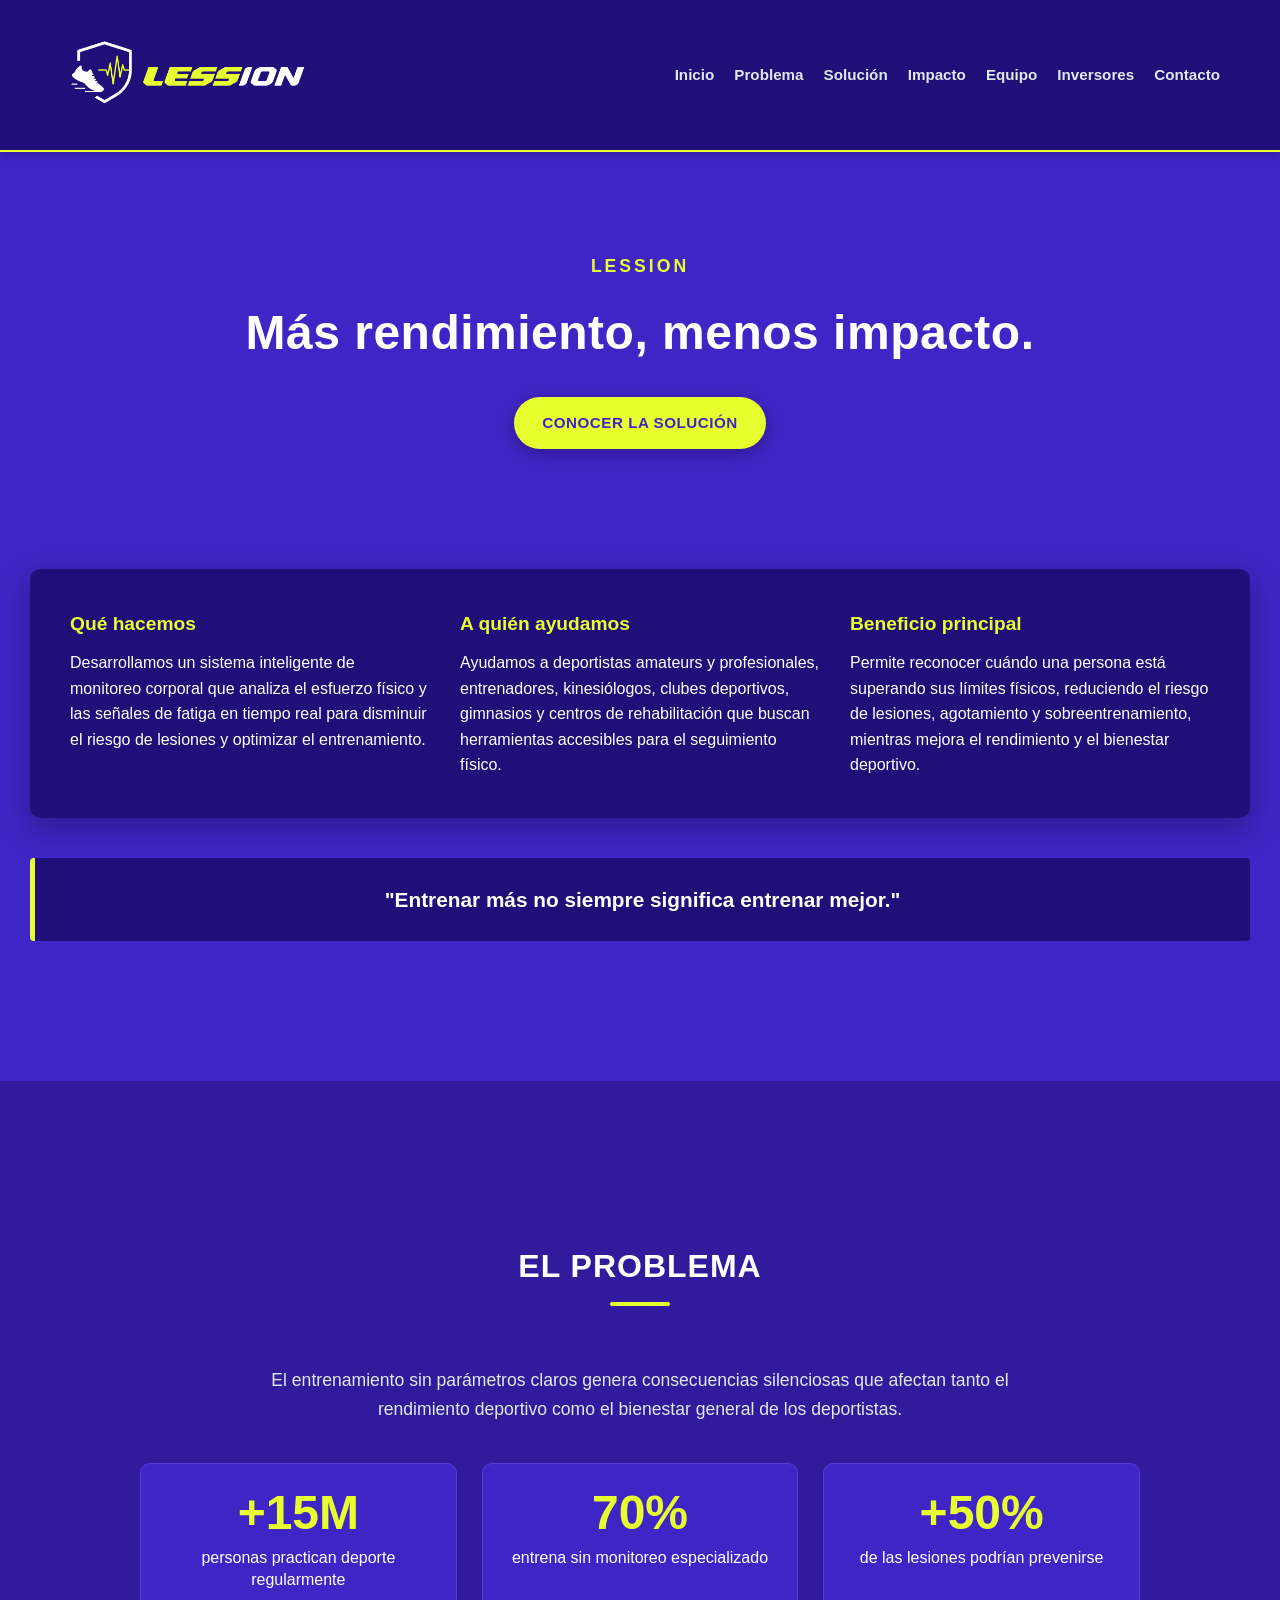
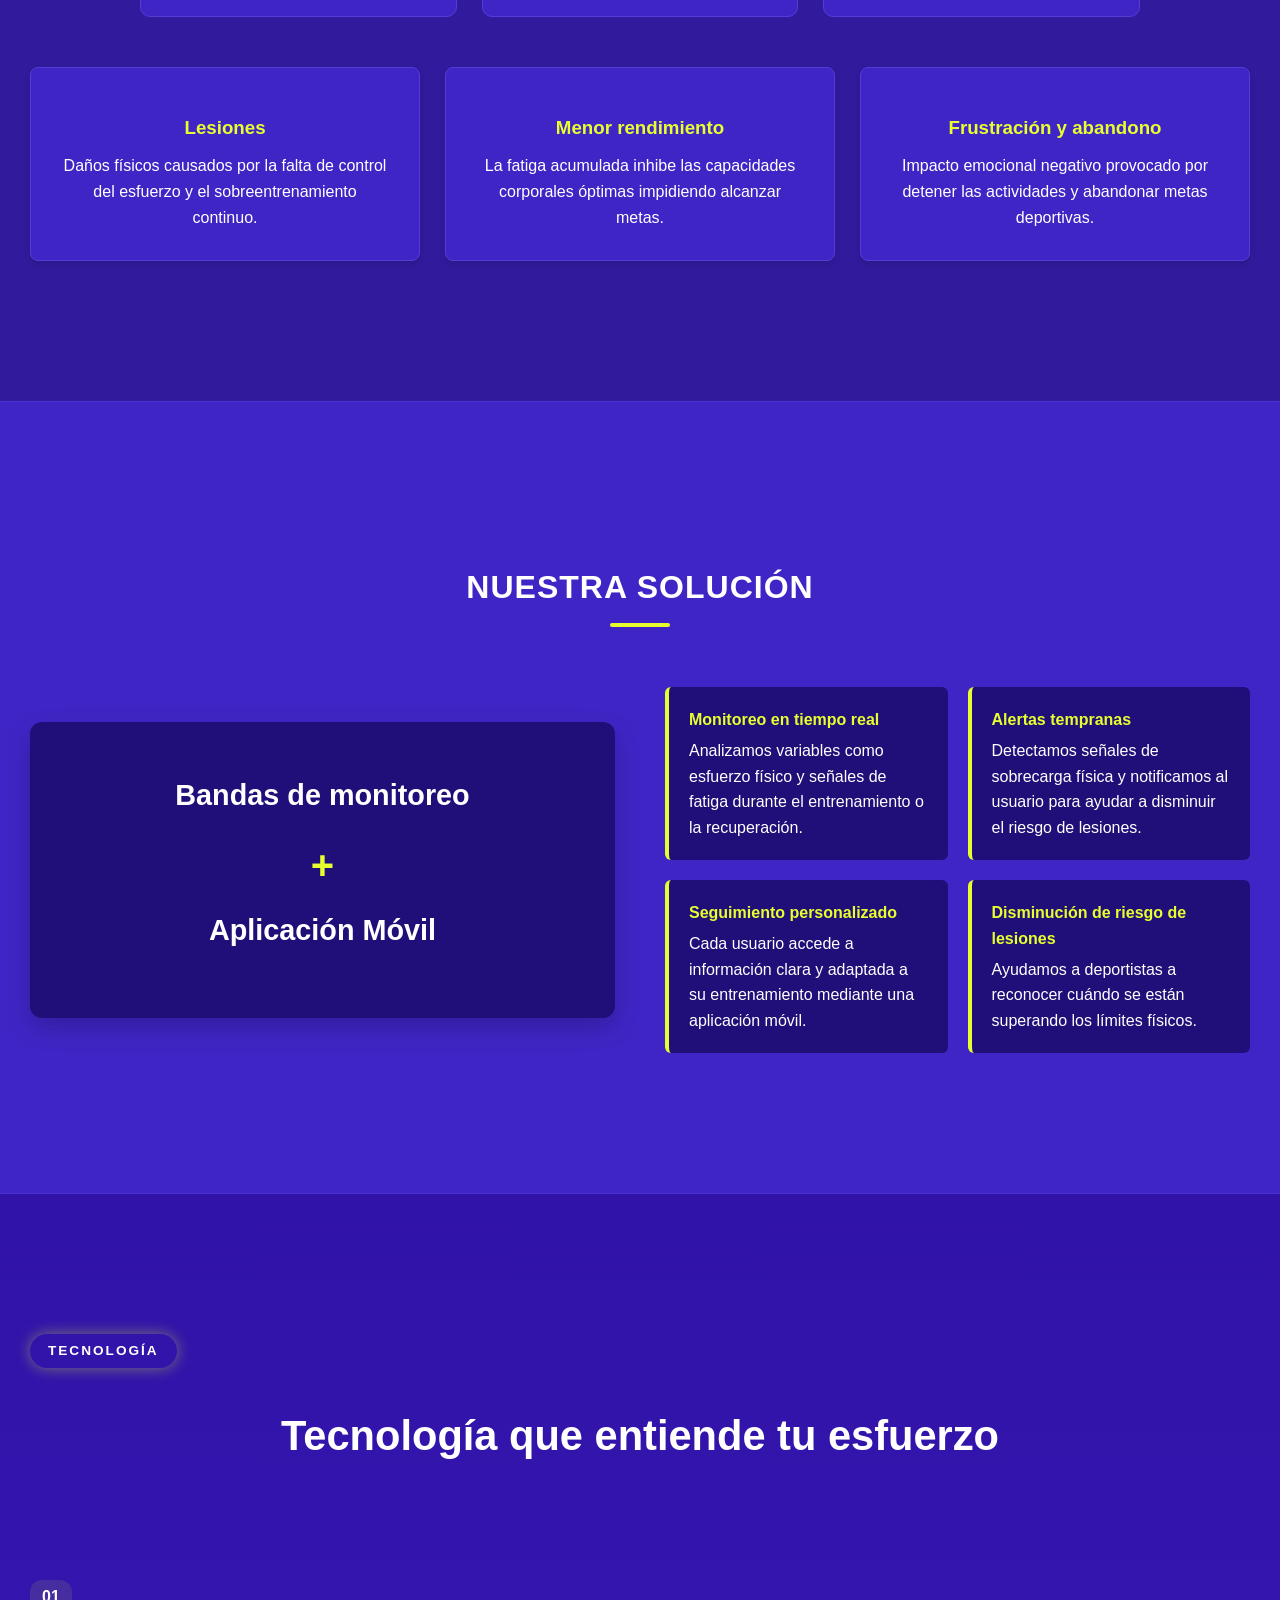
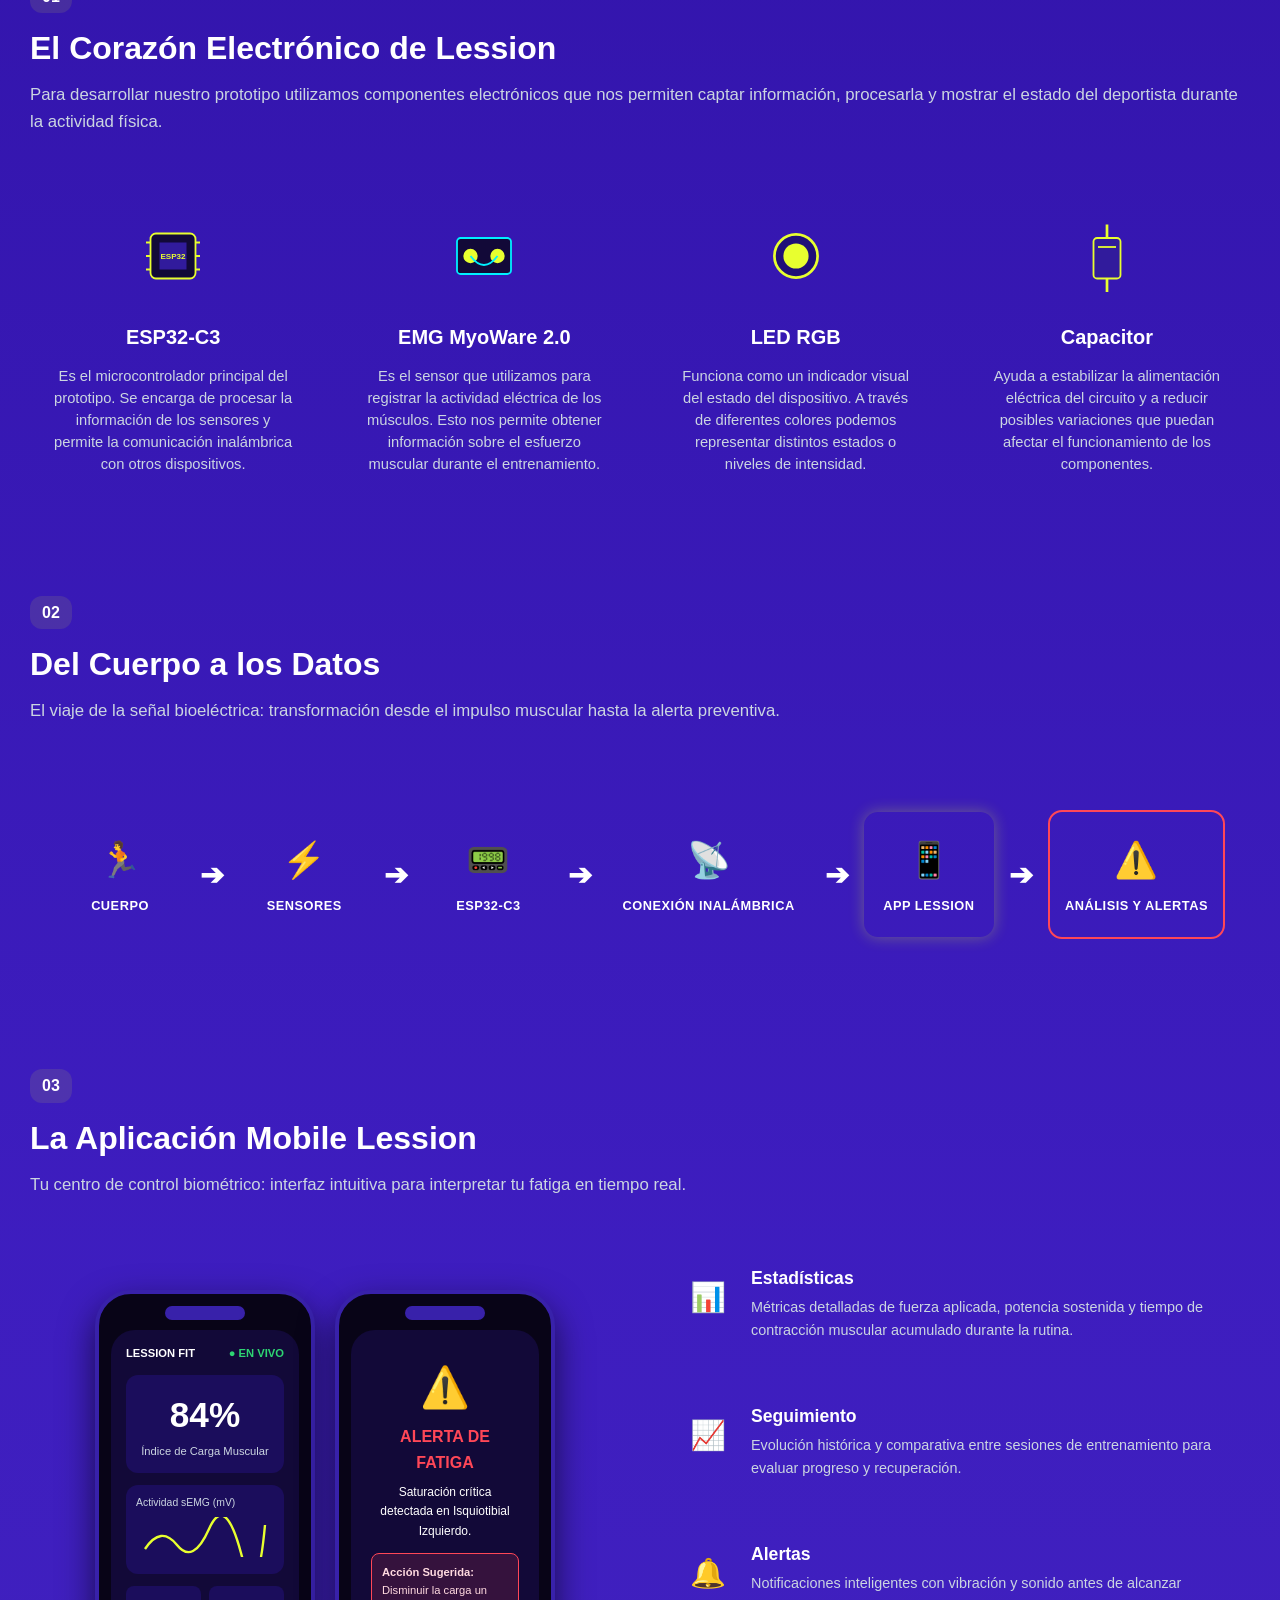
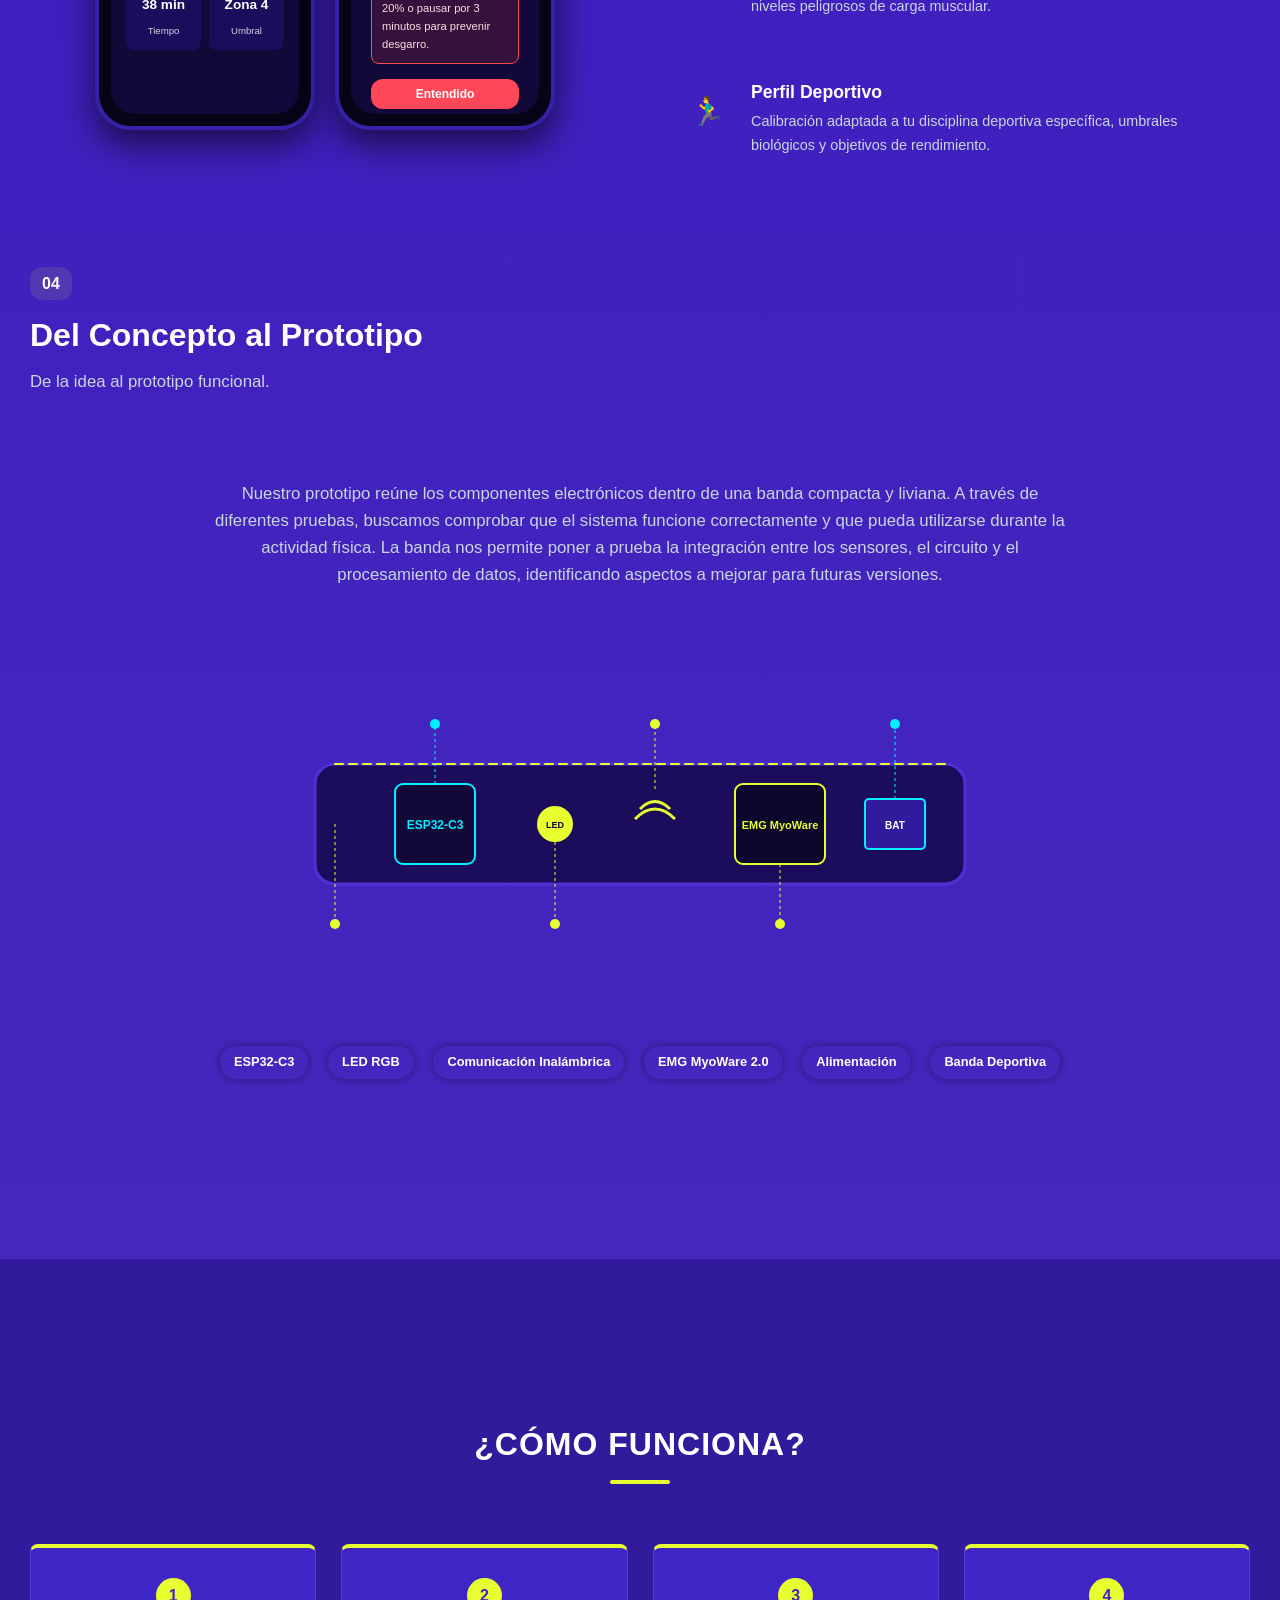
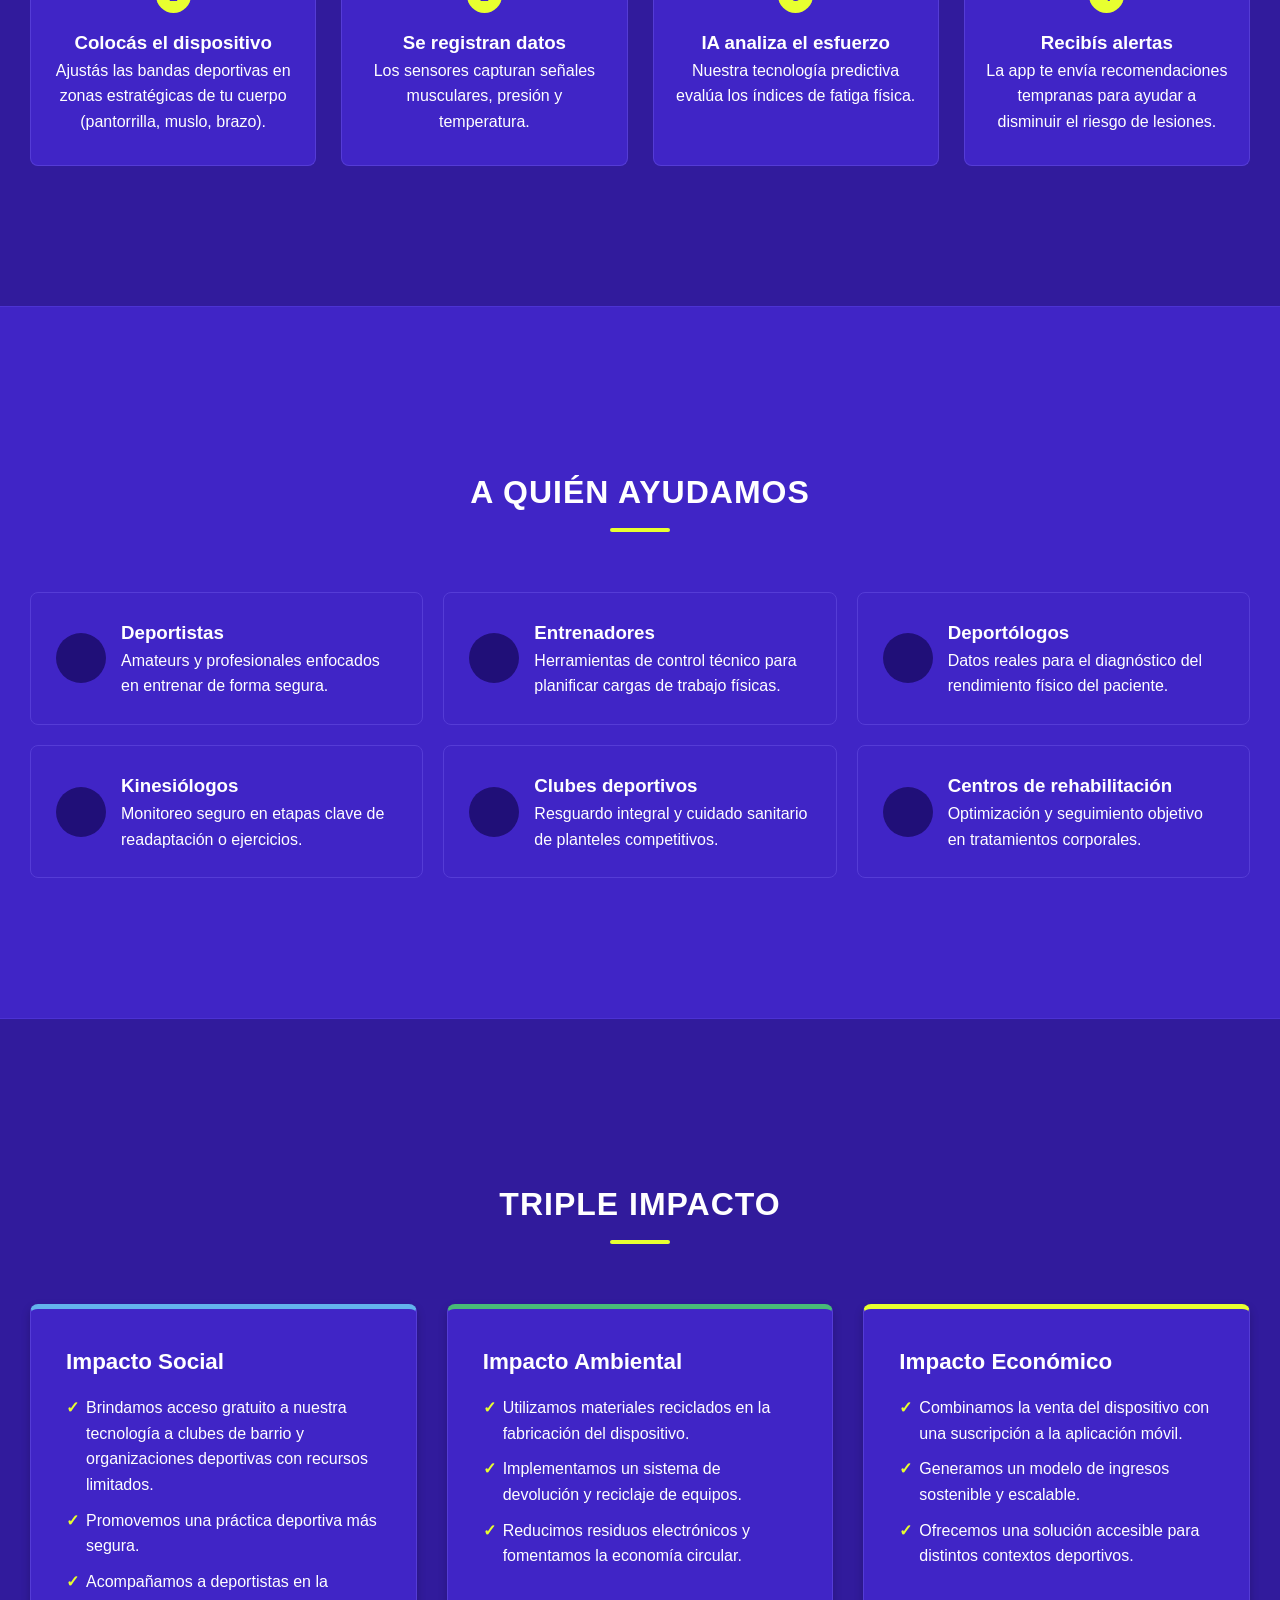
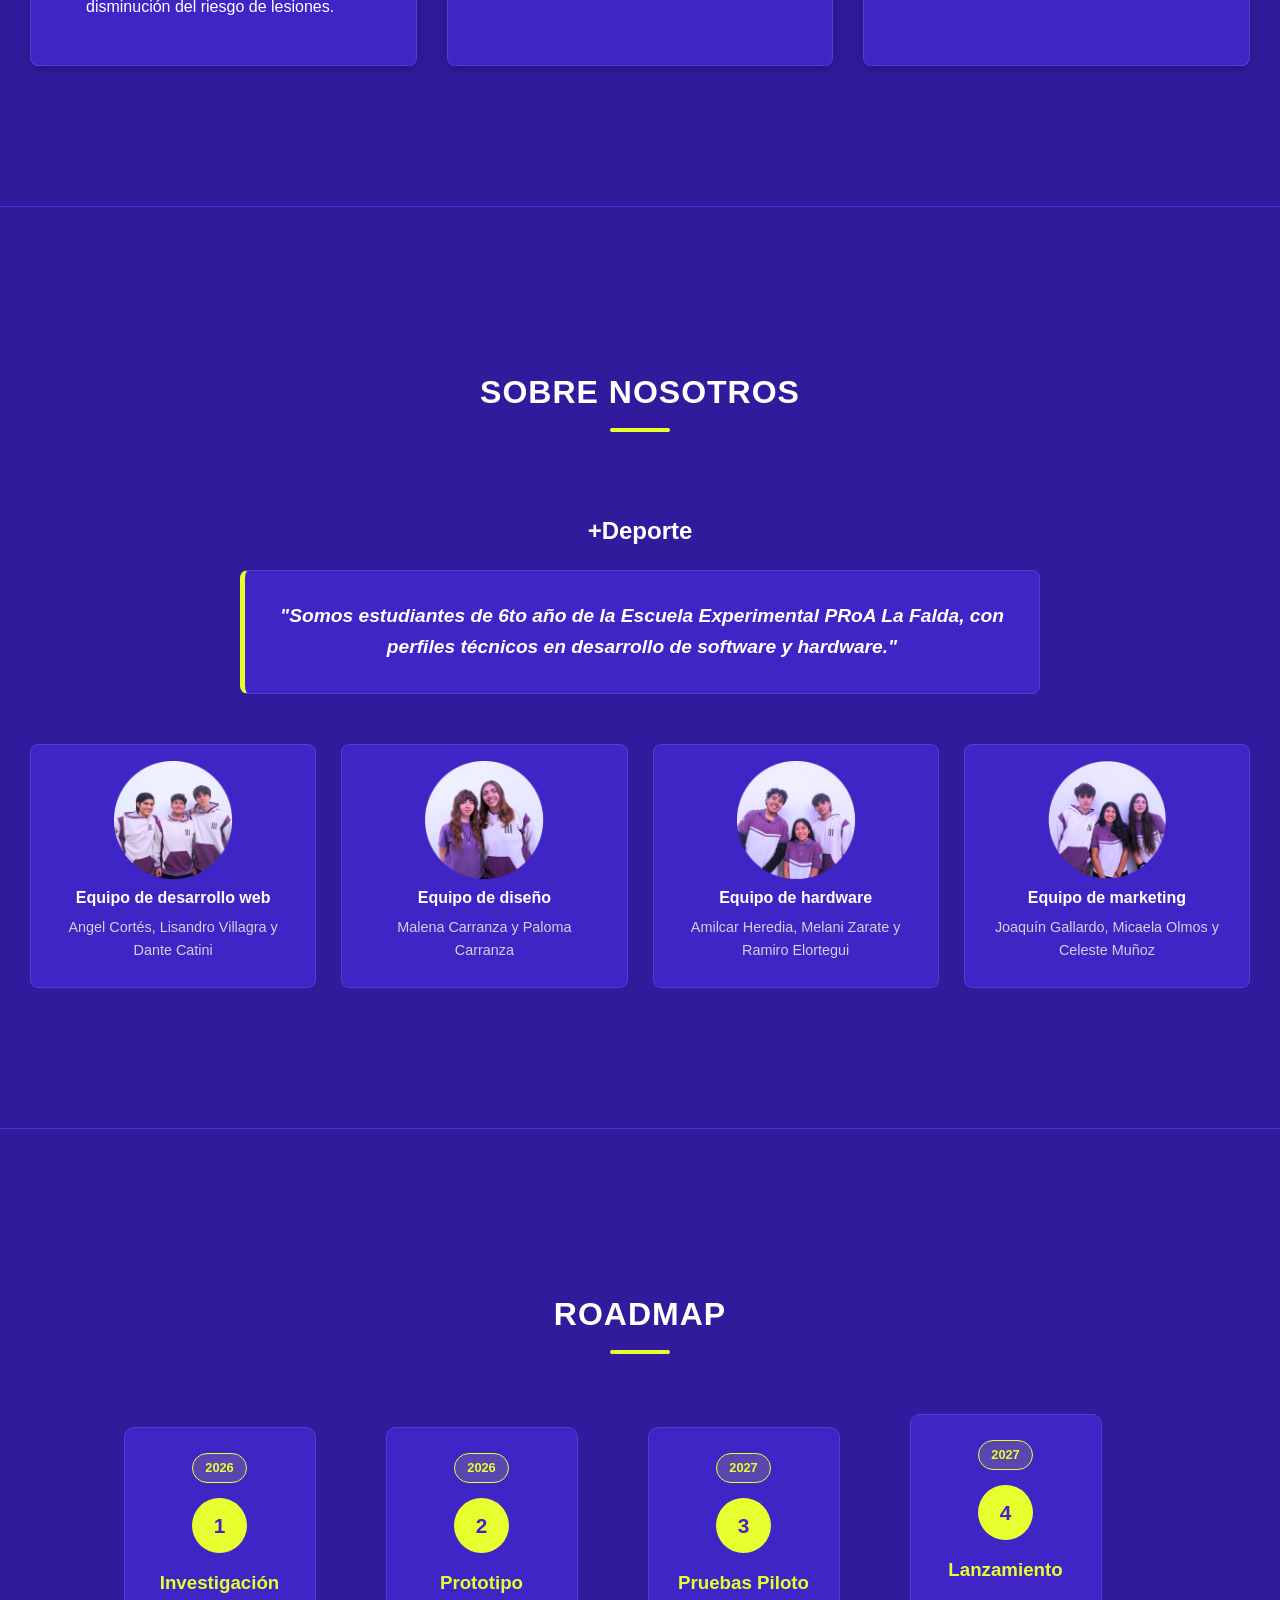
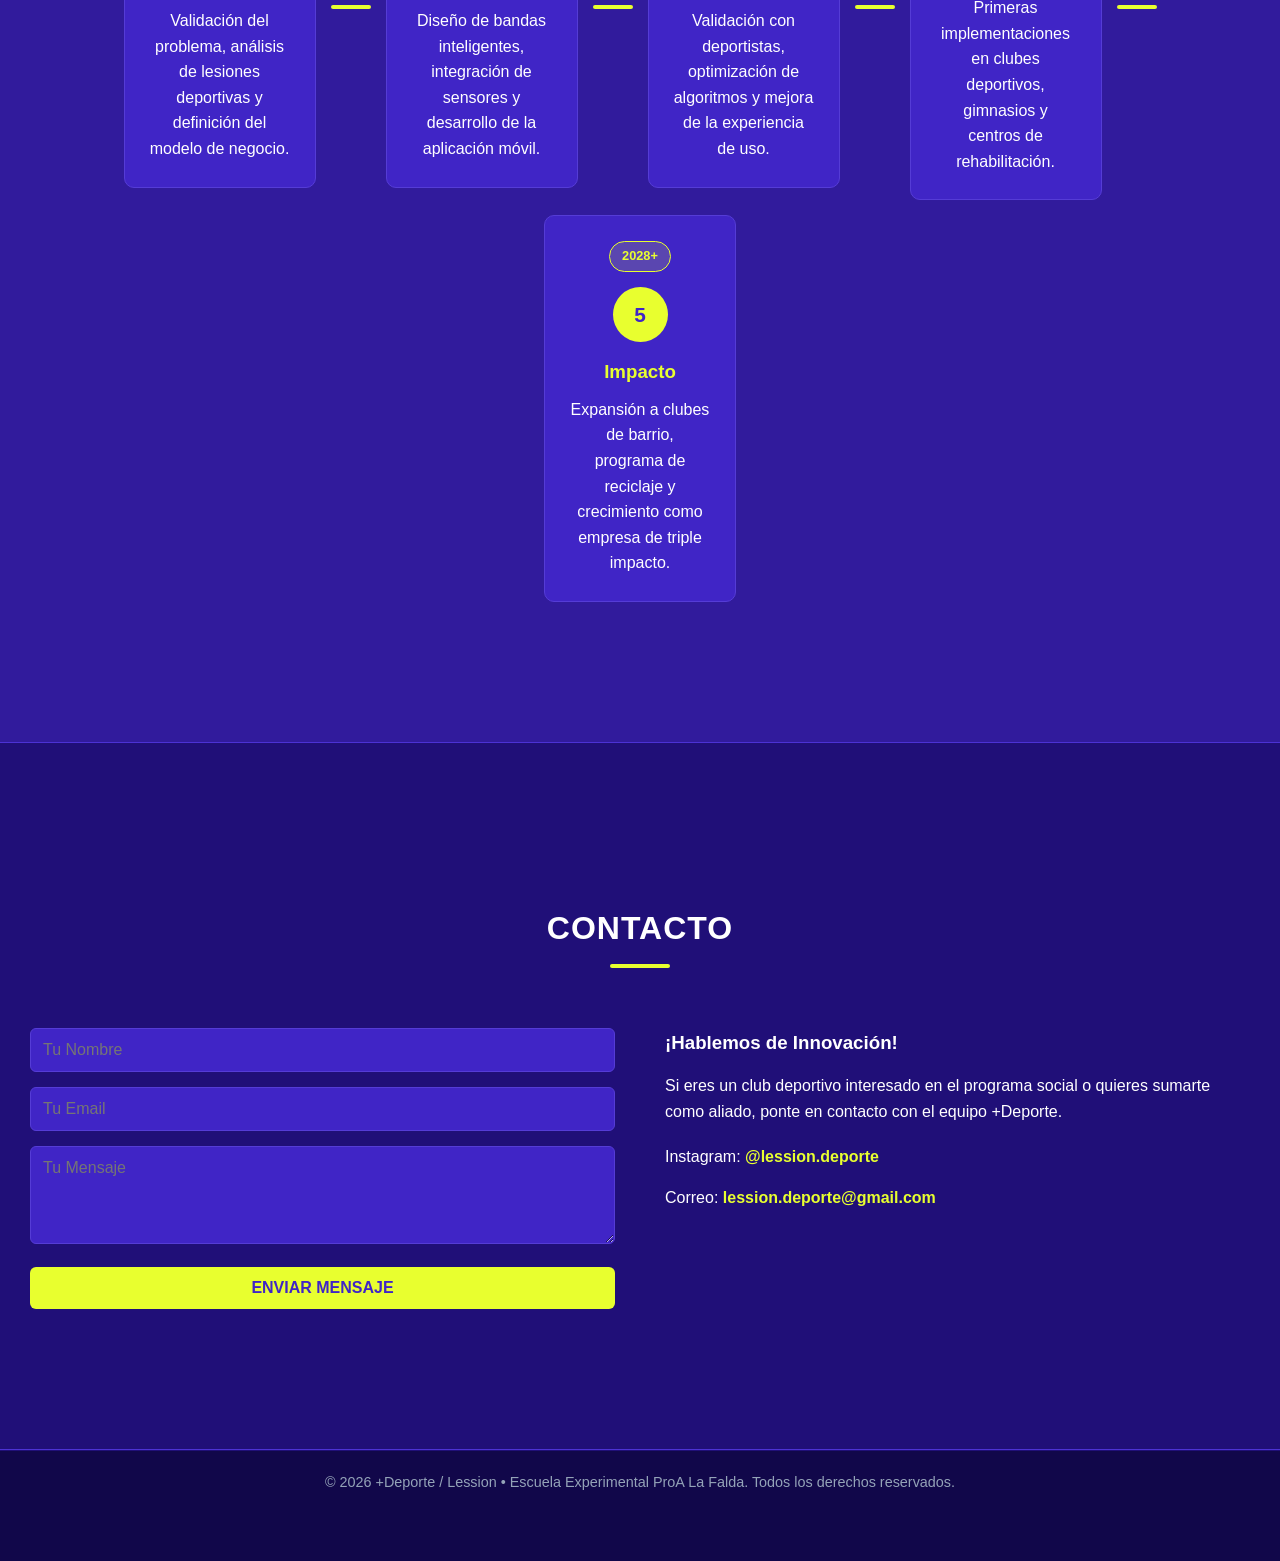
==== commit dce9b7a0: "Add files via upload" ====
--- a/index.html
+++ b/index.html
@@ -1,420 +1,679 @@
-<!DOCTYPE html>
-<html lang="es">
-<head>
-    <meta charset="UTF-8">
-    <meta name="viewport" content="width=device-width, initial-scale=1.0">
-    <title>Lession</title>
-    <link rel="stylesheet" href="style.css">
-</head>
-<body>
-
-    <header>
-        <div class="nav-container">
-            <div class="logo-box">
-                <img class="logo-img" src="img/Logo.png" alt="Logo">
-            </div>
-            <ul class="nav-menu">
-                <li><a href="#inicio">Inicio</a></li>
-                <li><a href="#problema">Problema</a></li>
-                <li><a href="#solucion">Solución</a></li>
-                <li><a href="#impacto">Impacto</a></li>
-                <li><a href="#equipo">Equipo</a></li>
-                <li><a href="#contacto">Contacto</a></li>
-            </ul>
-        </div>
-    </header>
-
-    <section id="inicio">
-        <div class="hero">
-            <div class="hero-logo-sub">Lession</div>
-            <h1>Más rendimiento, menos impacto.</h1>
-            <div class="hero-btn-container">
-                <a href="#solucion" class="btn-primary">Conocer la solución</a>
-            </div>
-        </div>
-        <div class="container">
-            <div class="resumen-breve">
-                <div class="resumen-card">
-                    <h3>Qué hacemos</h3>
-                    <p>Desarrollamos un sistema inteligente de monitoreo corporal que analiza el esfuerzo físico y las señales de fatiga en tiempo real para disminuir el riesgo de lesiones y optimizar el entrenamiento.</p>
-                </div>
-                <div class="resumen-card">
-                    <h3>A quién ayudamos</h3>
-                    <p>Ayudamos a deportistas amateurs y profesionales, entrenadores, kinesiólogos, clubes deportivos, gimnasios y centros de rehabilitación que buscan herramientas accesibles para el seguimiento físico.</p>
-                </div>
-                <div class="resumen-card">
-                    <h3>Beneficio principal</h3>
-                    <p>Permite reconocer cuándo una persona está superando sus límites físicos, reduciendo el riesgo de lesiones, agotamiento y sobreentrenamiento, mientras mejora el rendimiento y el bienestar deportivo.</p>
-                </div>
-            </div>
-            <div class="stat-banner">
-                <p>"Entrenar más no siempre significa entrenar mejor."</p>
-            </div>
-        </div>
-    </section>
-
-    <section id="problema">
-        <div class="container">
-            <h2 class="section-title">El Problema</h2>
-            <p class="problema-intro">
-                El entrenamiento sin parámetros claros genera consecuencias silenciosas que afectan tanto el rendimiento deportivo como el bienestar general de los deportistas.
-            </p>
-            <div class="problema-stats">
-                <div class="problema-stat">
-                    <span class="stat-number">+15M</span>
-                    <span class="stat-text">personas practican deporte regularmente</span>
-                </div>
-                <div class="problema-stat">
-                    <span class="stat-number">70%</span>
-                    <span class="stat-text">entrena sin monitoreo especializado</span>
-                </div>
-                <div class="problema-stat">
-                    <span class="stat-number">+50%</span>
-                    <span class="stat-text">de las lesiones podrían prevenirse</span>
-                </div>
-            </div>
-            <div class="problema-grid">
-                <div class="problema-card">
-                    <div class="problema-icon"></div>
-                    <h3>Lesiones</h3>
-                    <p>Daños físicos causados por la falta de control del esfuerzo y el sobreentrenamiento continuo.</p>
-                </div>
-                <div class="problema-card">
-                    <div class="problema-icon"></div>
-                    <h3>Menor rendimiento</h3>
-                    <p>La fatiga acumulada inhibe las capacidades corporales óptimas impidiendo alcanzar metas.</p>
-                </div>
-                <div class="problema-card">
-                    <div class="problema-icon"></div>
-                    <h3>Frustración y abandono</h3>
-                    <p>Impacto emocional negativo provocado por detener las actividades y abandonar metas deportivas.</p>
-                </div>
-            </div>
-        </div>
-    </section>
-
-    <section id="solucion">
-        <div class="container">
-            <h2 class="section-title">Nuestra Solución</h2>
-            <div class="solucion-wrapper">
-                <div class="solucion-visual">
-                    <h3>Bandas de monitoreo</h3>
-                    <div class="plus">+</div>
-                    <h3>Aplicación Móvil</h3>
-                </div>
-                <div class="solucion-lista">
-                    <div class="solucion-item">
-                        <h4>Monitoreo en tiempo real</h4>
-                        <p>Analizamos variables como esfuerzo físico y señales de fatiga durante el entrenamiento o la recuperación.</p>
-                    </div>
-                    <div class="solucion-item">
-                        <h4>Alertas tempranas</h4>
-                        <p>Detectamos señales de sobrecarga física y notificamos al usuario para ayudar a disminuir el riesgo de lesiones.</p>
-                    </div>
-                    <div class="solucion-item">
-                        <h4>Seguimiento personalizado</h4>
-                        <p>Cada usuario accede a información clara y adaptada a su entrenamiento mediante una aplicación móvil.</p>
-                    </div>
-                    <div class="solucion-item">
-                        <h4>Disminución de riesgo de lesiones</h4>
-                        <p>Ayudamos a deportistas a reconocer cuándo se están superando los límites físicos.</p> 
-                    </div>
-                </div>
-            </div>
-        </div>
-    </section>
-
-    <section id="como-funciona">
-        <div class="container">
-            <h2 class="section-title">¿Cómo funciona?</h2>
-            <div class="pasos-grid">
-                <div class="paso-card">
-                    <div class="paso-numero">1</div>
-                    <h3>Colocás el dispositivo</h3>
-                    <p>Ajustás las bandas deportivas en zonas estratégicas de tu cuerpo (pantorrilla, muslo, brazo).</p>
-                </div>
-                <div class="paso-card">
-                    <div class="paso-numero">2</div>
-                    <h3>Se registran datos</h3>
-                    <p>Los sensores capturan señales musculares, presión y temperatura.</p>
-                </div>
-                <div class="paso-card">
-                    <div class="paso-numero">3</div>
-                    <h3>IA analiza el esfuerzo</h3>
-                    <p>Nuestra tecnología predictiva evalúa los índices de fatiga física.</p>
-                </div>
-                <div class="paso-card">
-                    <div class="paso-numero">4</div>
-                    <h3>Recibís alertas</h3>
-                    <p>La app te envía recomendaciones tempranas para ayudar a disminuir el riesgo de lesiones.</p>
-                </div>
-            </div>
-        </div>
-    </section>
-
-    <section id="ayuda">
-        <div class="container">
-            <h2 class="section-title">A quién ayudamos</h2>
-            <div class="ayuda-grid">
-                <div class="ayuda-card">
-                    <div class="ayuda-avatar"></div>
-                    <div>
-                        <h3>Deportistas</h3>
-                        <p>Amateurs y profesionales enfocados en entrenar de forma segura.</p>
-                    </div>
-                </div>
-                <div class="ayuda-card">
-                    <div class="ayuda-avatar"></div>
-                    <div>
-                        <h3>Entrenadores</h3>
-                        <p>Herramientas de control técnico para planificar cargas de trabajo físicas.</p>
-                    </div>
-                </div>
-                <div class="ayuda-card">
-                    <div class="ayuda-avatar"></div>
-                    <div>
-                        <h3>Deportólogos</h3>
-                        <p>Datos reales para el diagnóstico del rendimiento físico del paciente.</p>
-                    </div>
-                </div>
-                <div class="ayuda-card">
-                    <div class="ayuda-avatar"></div>
-                    <div>
-                        <h3>Kinesiólogos</h3>
-                        <p>Monitoreo seguro en etapas clave de readaptación o ejercicios.</p>
-                    </div>
-                </div>
-                <div class="ayuda-card">
-                    <div class="ayuda-avatar"></div>
-                    <div>
-                        <h3>Clubes deportivos</h3>
-                        <p>Resguardo integral y cuidado sanitario de planteles competitivos.</p>
-                    </div>
-                </div>
-                <div class="ayuda-card">
-                    <div class="ayuda-avatar"></div>
-                    <div>
-                        <h3>Centros de rehabilitación</h3>
-                        <p>Optimización y seguimiento objetivo en tratamientos corporales.</p>
-                    </div>
-                </div>
-            </div>
-        </div>
-    </section>
-
-    <section id="impacto">
-        <div class="container">
-            <h2 class="section-title">Triple Impacto</h2>
-            <div class="impacto-grid">
-                <div class="impacto-card social">
-                    <h3>Impacto Social</h3>
-                    <ul>
-                        <li>Brindamos acceso gratuito a nuestra tecnología a clubes de barrio y organizaciones deportivas con recursos limitados.</li>
-                        <li>Promovemos una práctica deportiva más segura.</li>
-                        <li>Acompañamos a deportistas en la disminución del riesgo de lesiones.</li>
-                    </ul>
-                </div>
-                <div class="impacto-card ambiental">
-                    <h3>Impacto Ambiental</h3>
-                    <ul>
-                        <li>Utilizamos materiales reciclados en la fabricación del dispositivo.</li>
-                        <li>Implementamos un sistema de devolución y reciclaje de equipos.</li>
-                        <li>Reducimos residuos electrónicos y fomentamos la economía circular.</li>
-                    </ul>
-                </div>
-                <div class="impacto-card economico">
-                    <h3>Impacto Económico</h3>
-                    <ul>
-                        <li>Combinamos la venta del dispositivo con una suscripción a la aplicación móvil.</li>
-                        <li>Generamos un modelo de ingresos sostenible y escalable.</li>
-                        <li>Ofrecemos una solución accesible para distintos contextos deportivos.</li>
-                    </ul>
-                </div>
-            </div>
-        </div>
-    </section>
-
-    <section id="mercado">
-        <div class="container">
-            <h2 class="section-title">Mercado y Oportunidad</h2>
-            <div class="mercado-wrapper">
-                <div class="mercado-datos">
-                    <div class="dato-box">
-                        <div class="dato-numero">11.870</div>
-                        <p>Clubes deportivos registrados a nivel nacional.</p>
-                    </div>
-                    <div class="dato-box">
-                        <div class="dato-numero">4,9 Millones</div>
-                        <p>Deportistas federados y activos evaluados como mercado potencial.</p>
-                    </div>
-                </div>
-                <div class="market-opportunity-container">
-    
-    <div class="market-box tam-box">
-        <div class="market-header">
-            <h4>Mercado Total Direccionable</h4>
-        </div>
-        <p class="market-description">Toda la población que practica deportes y entidades deportivas en Argentina.</p>
-        <div class="market-stats">
-            <div class="stat-item"><strong>+15 M</strong> <span>Deportistas Regulares</span></div>
-            <div class="stat-item"><strong>11.870</strong> <span>Clubes en el País</span></div>
-        </div>
-
-        <div class="market-box sam-box">
-            <div class="market-header">
-                <h4>Mercado Disponible para Servir</h4>
-            </div>
-            <p class="market-description">Segmento específico de deportistas y clubes al que la tecnología puede llegar.</p>
-            <div class="market-stats">
-                <div class="stat-item"><strong>5 M</strong> <span>Deportistas Activos</span></div>
-                <div class="stat-item"><strong>11.870</strong> <span>Clubes Potenciales</span></div>
-            </div>
-
-            <div class="market-box som-box">
-                <div class="market-header">
-                    <h4>Mercado Objetivo Inicial (Captación a 3 años)</h4>
-                </div>
-                <p class="market-description">Nuestra meta inicial de penetración de mercado sostenible (1%).</p>
-                <div class="market-stats">
-                    <div class="stat-item highlight-stat"><strong>119</strong> <span>Clubes Socios</span></div>
-                    <div class="stat-item highlight-stat"><strong>49K</strong> <span>Deportistas Monitoreados</span></div>
-                </div>
-                <div class="som-footer-badge">Meta: 1% del Mercado Alcanzado</div>
-            </div>
-            
-        </div>
-    </div>
-</div>
-            </div>
-        </div>
-    </section>
-
-    <section id="equipo">
-        <div class="container">
-            <h2 class="section-title">Sobre Nosotros</h2>
-            <h2>+Deporte</h2>
-            <div class="historia-box">
-                "Somos estudiantes de 6to año de la Escuela Experimental PRoA La Falda, con perfiles técnicos en desarrollo de software y hardware."
-            </div>
-            <div class="equipo-grid">
-                <div class="miembro-card">
-                    <div class="miembro-foto-placeholder">
-                        <img class="logo-img" src="img/Mica.png" alt="">
-                    </div>
-                    <h4>Micaela Olmos</h4>
-                    <p>Coordinación</p>
-                </div>
-                <div class="miembro-card">
-                    <div class="miembro-foto-placeholder">
-                        <img class="logo-img" src="img/Male.png" alt="">
-                    </div>
-                    <h4>Malena Carranza</h4>
-                    <p>Diseño y UI/UX</p>
-                </div>
-                <div class="miembro-card">
-                    <div class="miembro-foto-placeholder">
-                        <img class="logo-img" src="img/Paloma.png" alt="">
-                    </div>
-                    <h4>Paloma Carranza</h4>
-                    <p>Desarrollo de software</p>
-                </div>
-                <div class="miembro-card">
-                    <div class="miembro-foto-placeholder">
-                        <img class="logo-img" src="img/Celeste.png" alt="">
-                    </div>
-                    <h4>Celeste Muñoz</h4>
-                    <p>Modelado de Negocio</p>
-                </div>
-            </div>
-        </div>
-    </section>
-
-    <section id="roadmap">
-    <div class="container">
-        <h2 class="section-title">Roadmap</h2>
-
-        <div class="roadmap-container">
-
-            <div class="roadmap-item">
-                <span class="roadmap-year">2026</span>
-                <div class="roadmap-circle">1</div>
-                <h3>Investigación</h3>
-                <p>Validación del problema, análisis de lesiones deportivas y definición del modelo de negocio.</p>
-            </div>
-
-            <div class="roadmap-line"></div>
-
-            <div class="roadmap-item">
-                <span class="roadmap-year">2026</span>
-                <div class="roadmap-circle">2</div>
-                <h3>Prototipo</h3>
-                <p>Diseño de bandas inteligentes, integración de sensores y desarrollo de la aplicación móvil.</p>
-            </div>
-
-            <div class="roadmap-line"></div>
-
-            <div class="roadmap-item">
-                <span class="roadmap-year">2027</span>
-                <div class="roadmap-circle">3</div>
-                <h3>Pruebas Piloto</h3>
-                <p>Validación con deportistas, optimización de algoritmos y mejora de la experiencia de uso.</p>
-            </div>
-
-            <div class="roadmap-line"></div>
-
-            <div class="roadmap-item">
-                <span class="roadmap-year">2027</span>
-                <div class="roadmap-circle">4</div>
-                <h3>Lanzamiento</h3>
-                <p>Primeras implementaciones en clubes deportivos, gimnasios y centros de rehabilitación.</p>
-            </div>
-
-            <div class="roadmap-line"></div>
-
-            <div class="roadmap-item">
-                <span class="roadmap-year">2028+</span>
-                <div class="roadmap-circle">5</div>
-                <h3>Impacto</h3>
-                <p>Expansión a clubes de barrio, programa de reciclaje y crecimiento como empresa de triple impacto.</p>
-            </div>
-
-        </div>
-    </div>
-    </section>
-
-    <section id="contacto">
-        <div class="container">
-            <h2 class="section-title">Contacto</h2>
-            <div class="contacto-wrapper">
-                <form class="form-simple" onsubmit="event.preventDefault(); alert('¡Mensaje enviado!');">
-                    <div class="form-group">
-                        <input type="text" placeholder="Tu Nombre" required>
-                    </div>
-                    <div class="form-group">
-                        <input type="email" placeholder="Tu Email" required>
-                    </div>
-                    <div class="form-group">
-                        <input type="textarea" rows="4" placeholder="Tu Mensaje" required></textarea>
-                    </div>
-                    <button type="submit" class="btn-submit">Enviar Mensaje</button>
-                </form>
-                <div class="contacto-info">
-                    <h3>¡Hablemos de Innovación!</h3>
-                    <p>Si eres un club deportivo interesado en el programa social o quieres sumarte como aliado, ponte en contacto con el equipo +Deporte.</p>
-                    <ul class="redes-lista">
-                        <li>Instagram: <a href="#">@lession.deporte</a></li>
-                        <li>LinkedIn: <a href="#">+Deporte Lession</a></li>
-                        <li>Correo: <a href="mailto:contacto@lession.com">contacto@lession.com</a></li>
-                    </ul>
-                </div>
-            </div>
-        </div>
-    </section>
-
-    <footer>
-        <p>&copy; 2026 +Deporte / Lession &bull; Escuela Experimental ProA La Falda. Todos los derechos reservados.</p>
-        <img class= "logo-proa" src="img/Logo proa.png" alt="">
-    </footer>
-
-</body>
+<!DOCTYPE html>
+<html lang="es">
+<head>
+    <meta charset="UTF-8">
+    <meta name="viewport" content="width=device-width, initial-scale=1.0">
+    <title>Lession</title>
+    <link rel="stylesheet" href="style.css">
+</head>
+<body>
+
+    <header>
+        <div class="nav-container">
+            <div class="logo-box">
+                <img class="logo-img" src="img/Logo.png" alt="Logo">
+            </div>
+            <ul class="nav-menu">
+                <li><a href="#inicio">Inicio</a></li>
+                <li><a href="#problema">Problema</a></li>
+                <li><a href="#solucion">Solución</a></li>
+                <li><a href="#impacto">Impacto</a></li>
+                <li><a href="#equipo">Equipo</a></li>
+                <li><a href="inversores.html">Inversores</a></li>
+                <li><a href="#contacto">Contacto</a></li>
+            </ul>
+        </div>
+    </header>
+
+    <section id="inicio">
+        <div class="hero">
+            <div class="hero-logo-sub">Lession</div>
+            <h1>Más rendimiento, menos impacto.</h1>
+            <div class="hero-btn-container">
+                <a href="#solucion" class="btn-primary">Conocer la solución</a>
+            </div>
+        </div>
+        <div class="container">
+            <div class="resumen-breve">
+                <div class="resumen-card">
+                    <h3>Qué hacemos</h3>
+                    <p>Desarrollamos un sistema inteligente de monitoreo corporal que analiza el esfuerzo físico y las señales de fatiga en tiempo real para disminuir el riesgo de lesiones y optimizar el entrenamiento.</p>
+                </div>
+                <div class="resumen-card">
+                    <h3>A quién ayudamos</h3>
+                    <p>Ayudamos a deportistas amateurs y profesionales, entrenadores, kinesiólogos, clubes deportivos, gimnasios y centros de rehabilitación que buscan herramientas accesibles para el seguimiento físico.</p>
+                </div>
+                <div class="resumen-card">
+                    <h3>Beneficio principal</h3>
+                    <p>Permite reconocer cuándo una persona está superando sus límites físicos, reduciendo el riesgo de lesiones, agotamiento y sobreentrenamiento, mientras mejora el rendimiento y el bienestar deportivo.</p>
+                </div>
+            </div>
+            <div class="stat-banner">
+                <p>"Entrenar más no siempre significa entrenar mejor."</p>
+            </div>
+        </div>
+    </section>
+
+    <section id="problema">
+        <div class="container">
+            <h2 class="section-title">El Problema</h2>
+            <p class="problema-intro">
+                El entrenamiento sin parámetros claros genera consecuencias silenciosas que afectan tanto el rendimiento deportivo como el bienestar general de los deportistas.
+            </p>
+            <div class="problema-stats">
+                <div class="problema-stat">
+                    <span class="stat-number">+15M</span>
+                    <span class="stat-text">personas practican deporte regularmente</span>
+                </div>
+                <div class="problema-stat">
+                    <span class="stat-number">70%</span>
+                    <span class="stat-text">entrena sin monitoreo especializado</span>
+                </div>
+                <div class="problema-stat">
+                    <span class="stat-number">+50%</span>
+                    <span class="stat-text">de las lesiones podrían prevenirse</span>
+                </div>
+            </div>
+            <div class="problema-grid">
+                <div class="problema-card">
+                    <div class="problema-icon"></div>
+                    <h3>Lesiones</h3>
+                    <p>Daños físicos causados por la falta de control del esfuerzo y el sobreentrenamiento continuo.</p>
+                </div>
+                <div class="problema-card">
+                    <div class="problema-icon"></div>
+                    <h3>Menor rendimiento</h3>
+                    <p>La fatiga acumulada inhibe las capacidades corporales óptimas impidiendo alcanzar metas.</p>
+                </div>
+                <div class="problema-card">
+                    <div class="problema-icon"></div>
+                    <h3>Frustración y abandono</h3>
+                    <p>Impacto emocional negativo provocado por detener las actividades y abandonar metas deportivas.</p>
+                </div>
+            </div>
+        </div>
+    </section>
+
+    <section id="solucion">
+        <div class="container">
+            <h2 class="section-title">Nuestra Solución</h2>
+            <div class="solucion-wrapper">
+                <div class="solucion-visual">
+                    <h3>Bandas de monitoreo</h3>
+                    <div class="plus">+</div>
+                    <h3>Aplicación Móvil</h3>
+                </div>
+                <div class="solucion-lista">
+                    <div class="solucion-item">
+                        <h4>Monitoreo en tiempo real</h4>
+                        <p>Analizamos variables como esfuerzo físico y señales de fatiga durante el entrenamiento o la recuperación.</p>
+                    </div>
+                    <div class="solucion-item">
+                        <h4>Alertas tempranas</h4>
+                        <p>Detectamos señales de sobrecarga física y notificamos al usuario para ayudar a disminuir el riesgo de lesiones.</p>
+                    </div>
+                    <div class="solucion-item">
+                        <h4>Seguimiento personalizado</h4>
+                        <p>Cada usuario accede a información clara y adaptada a su entrenamiento mediante una aplicación móvil.</p>
+                    </div>
+                    <div class="solucion-item">
+                        <h4>Disminución de riesgo de lesiones</h4>
+                        <p>Ayudamos a deportistas a reconocer cuándo se están superando los límites físicos.</p> 
+                    </div>
+                </div>
+            </div>
+        </div>
+    </section>
+
+    <!-- =================================================================== -->
+    <!-- SECCIÓN PRINCIPAL: TECNOLOGÍA LESSION (DESGLOSE COMPLETO EN 5 PARTES) -->
+    <!-- =================================================================== -->
+    <section id="tecnologia" class="tech-section-main">
+        <div class="container">
+
+            <!-- ENCABEZADO DE TECNOLOGÍA -->
+            <div class="tech-header text-center">
+                <span class="badge-tech">TECNOLOGÍA</span>
+                <h2 class="tech-main-title">Tecnología que entiende tu esfuerzo</h2>
+                
+
+            <!-- SECCIÓN 1 — EL CORAZÓN ELECTRÓNICO DE LESSION (4 TARJETAS) -->
+            <div class="tech-block">
+                <div class="block-title-wrapper text-center">
+                    <span class="sub-number">01</span>
+                    <h3 class="block-title">El Corazón Electrónico de Lession</h3>
+                    <p class="block-subtitle">Para desarrollar nuestro prototipo utilizamos componentes electrónicos que nos permiten captar información, procesarla y mostrar el estado del deportista durante la actividad física.</p>
+                </div>
+
+                <div class="components-grid">
+                    <!-- Componente 1 -->
+                    <div class="component-card">
+                        <div class="component-svg-box">
+                            <svg viewBox="0 0 100 100" class="component-svg">
+                                <rect x="25" y="25" width="50" height="50" rx="6" fill="#120938" stroke="#e8ff2f" stroke-width="2"/>
+                                <rect x="35" y="35" width="30" height="30" fill="#311b9c" />
+                                <text x="50" y="53" font-size="9" fill="#e8ff2f" font-weight="bold" text-anchor="middle">ESP32</text>
+                                <!-- Pins -->
+                                <path d="M 20 35 H 25 M 20 50 H 25 M 20 65 H 25 M 75 35 H 80 M 75 50 H 80 M 75 65 H 80" stroke="#e8ff2f" stroke-width="2"/>
+                            </svg>
+                        </div>
+                        <h4>ESP32-C3</h4>
+                        <p>Es el microcontrolador principal del prototipo. Se encarga de procesar la información de los sensores y permite la comunicación inalámbrica con otros dispositivos.</p>
+                    </div>
+
+                    <!-- Componente 2 -->
+                    <div class="component-card">
+                        <div class="component-svg-box">
+                            <svg viewBox="0 0 100 100" class="component-svg">
+                                <rect x="20" y="30" width="60" height="40" rx="4" fill="#120938" stroke="#00f0ff" stroke-width="2"/>
+                                <circle cx="35" cy="50" r="8" fill="#e8ff2f"/>
+                                <circle cx="65" cy="50" r="8" fill="#e8ff2f"/>
+                                <path d="M 35 50 Q 50 70 65 50" stroke="#00f0ff" fill="none" stroke-width="2"/>
+                            </svg>
+                        </div>
+                        <h4>EMG MyoWare 2.0</h4>
+                        <p>Es el sensor que utilizamos para registrar la actividad eléctrica de los músculos. Esto nos permite obtener información sobre el esfuerzo muscular durante el entrenamiento.</p>
+                    </div>
+
+                    <!-- Componente 3 -->
+                    <div class="component-card">
+                        <div class="component-svg-box">
+                            <svg viewBox="0 0 100 100" class="component-svg">
+                                <circle cx="50" cy="50" r="24" fill="#200f78" stroke="#e8ff2f" stroke-width="3"/>
+                                <circle cx="50" cy="50" r="14" fill="#e8ff2f" filter="url(#glowEffect)"/>
+                            </svg>
+                        </div>
+                        <h4>LED RGB</h4>
+                        <p>Funciona como un indicador visual del estado del dispositivo. A través de diferentes colores podemos representar distintos estados o niveles de intensidad.</p>
+                    </div>
+
+                    <!-- Componente 4 -->
+                    <div class="component-card">
+                        <div class="component-svg-box">
+                            <svg viewBox="0 0 100 100" class="component-svg">
+                                <rect x="35" y="30" width="30" height="45" rx="4" fill="#311b9c" stroke="#e8ff2f" stroke-width="2"/>
+                                <line x1="50" y1="15" x2="50" y2="30" stroke="#e8ff2f" stroke-width="3"/>
+                                <line x1="50" y1="75" x2="50" y2="90" stroke="#e8ff2f" stroke-width="3"/>
+                                <line x1="40" y1="40" x2="60" y2="40" stroke="#e8ff2f" stroke-width="2"/>
+                            </svg>
+                        </div>
+                        <h4>Capacitor</h4>
+                        <p>Ayuda a estabilizar la alimentación eléctrica del circuito y a reducir posibles variaciones que puedan afectar el funcionamiento de los componentes.</p>
+                    </div>
+                </div>
+            </div>
+
+            <!-- SECCIÓN 2 — DEL CUERPO A LOS DATOS (DIAGRAMA DE FLUJO CON ÍCONOS Y FLECHAS) -->
+            <div class="tech-block">
+                <div class="block-title-wrapper text-center">
+                    <span class="sub-number">02</span>
+                    <h3 class="block-title">Del Cuerpo a los Datos</h3>
+                    <p class="block-subtitle">El viaje de la señal bioeléctrica: transformación desde el impulso muscular hasta la alerta preventiva.</p>
+                </div>
+
+                <div class="flow-pipeline">
+                    <div class="flow-step">
+                        <div class="flow-node">
+                            <span class="flow-icon">🏃</span>
+                            <span class="flow-label">CUERPO</span>
+                        </div>
+                    </div>
+                    <div class="flow-arrow">➔</div>
+
+                    <div class="flow-step">
+                        <div class="flow-node">
+                            <span class="flow-icon">⚡</span>
+                            <span class="flow-label">SENSORES</span>
+                        </div>
+                    </div>
+                    <div class="flow-arrow">➔</div>
+
+                    <div class="flow-step">
+                        <div class="flow-node">
+                            <span class="flow-icon">📟</span>
+                            <span class="flow-label">ESP32-C3</span>
+                        </div>
+                    </div>
+                    <div class="flow-arrow">➔</div>
+
+                    <div class="flow-step">
+                        <div class="flow-node">
+                            <span class="flow-icon">📡</span>
+                            <span class="flow-label">CONEXIÓN INALÁMBRICA</span>
+                        </div>
+                    </div>
+                    <div class="flow-arrow">➔</div>
+
+                    <div class="flow-step">
+                        <div class="flow-node highlight-node">
+                            <span class="flow-icon">📱</span>
+                            <span class="flow-label">APP LESSION</span>
+                        </div>
+                    </div>
+                    <div class="flow-arrow">➔</div>
+
+                    <div class="flow-step">
+                        <div class="flow-node alert-node">
+                            <span class="flow-icon">⚠️</span>
+                            <span class="flow-label">ANÁLISIS Y ALERTAS</span>
+                        </div>
+                    </div>
+                </div>
+            </div>
+
+            <!-- SECCIÓN 3 — LA APLICACIÓN (MOCKUPS + FUNCIONALIDADES) -->
+            <div class="tech-block">
+                <div class="block-title-wrapper text-center">
+                    <span class="sub-number">03</span>
+                    <h3 class="block-title">La Aplicación Mobile Lession</h3>
+                    <p class="block-subtitle">Tu centro de control biométrico: interfaz intuitiva para interpretar tu fatiga en tiempo real.</p>
+                </div>
+
+                <div class="app-display-wrapper">
+                    <!-- Mockups de Teléfonos -->
+                    <div class="phones-container">
+                        <!-- Teléfono 1: Dashboard y Gráficos -->
+                        <div class="phone-mockup">
+                            <div class="phone-notch"></div>
+                            <div class="phone-screen">
+                                <div class="app-header-ui">
+                                    <span class="app-brand">LESSION FIT</span>
+                                    <span class="live-dot">● EN VIVO</span>
+                                </div>
+                                <div class="widget-metric">
+                                    <div class="metric-val">84%</div>
+                                    <div class="metric-lbl">Índice de Carga Muscular</div>
+                                </div>
+                                <div class="widget-chart">
+                                    <span class="chart-title">Actividad sEMG (mV)</span>
+                                    <svg viewBox="0 0 150 50" class="sparkline-svg">
+                                        <path d="M 0 40 Q 20 10, 40 35 T 80 15 T 120 45 T 150 10" fill="none" stroke="#e8ff2f" stroke-width="3"/>
+                                    </svg>
+                                </div>
+                                <div class="widget-stats-row">
+                                    <div class="mini-stat"><span>38 min</span><small>Tiempo</small></div>
+                                    <div class="mini-stat"><span>Zona 4</span><small>Umbral</small></div>
+                                </div>
+                            </div>
+                        </div>
+
+                        <!-- Teléfono 2: Alerta de Fatiga Muscular -->
+                        <div class="phone-mockup phone-alert-screen">
+                            <div class="phone-notch"></div>
+                            <div class="phone-screen">
+                                <div class="alert-box-ui">
+                                    <div class="alert-icon-big">⚠️</div>
+                                    <h4>ALERTA DE FATIGA</h4>
+                                    <p class="alert-sub">Saturación crítica detectada en Isquiotibial Izquierdo.</p>
+                                    <div class="alert-recommendation">
+                                        <strong>Acción Sugerida:</strong><br>
+                                        Disminuir la carga un 20% o pausar por 3 minutos para prevenir desgarro.
+                                    </div>
+                                    <button class="btn-app-action">Entendido</button>
+                                </div>
+                            </div>
+                        </div>
+                    </div>
+
+                    <!-- 4 Funcionalidades -->
+                    <div class="app-features-grid">
+                        <div class="feature-card">
+                            <div class="feat-icon">📊</div>
+                            <div class="feat-content">
+                                <h4>Estadísticas</h4>
+                                <p>Métricas detalladas de fuerza aplicada, potencia sostenida y tiempo de contracción muscular acumulado durante la rutina.</p>
+                            </div>
+                        </div>
+                        <div class="feature-card">
+                            <div class="feat-icon">📈</div>
+                            <div class="feat-content">
+                                <h4>Seguimiento</h4>
+                                <p>Evolución histórica y comparativa entre sesiones de entrenamiento para evaluar progreso y recuperación.</p>
+                            </div>
+                        </div>
+                        <div class="feature-card">
+                            <div class="feat-icon">🔔</div>
+                            <div class="feat-content">
+                                <h4>Alertas</h4>
+                                <p>Notificaciones inteligentes con vibración y sonido antes de alcanzar niveles peligrosos de carga muscular.</p>
+                            </div>
+                        </div>
+                        <div class="feature-card">
+                            <div class="feat-icon">🏃‍♂️</div>
+                            <div class="feat-content">
+                                <h4>Perfil Deportivo</h4>
+                                <p>Calibración adaptada a tu disciplina deportiva específica, umbrales biológicos y objetivos de rendimiento.</p>
+                            </div>
+                        </div>
+                    </div>
+                </div>
+            </div>
+
+            <!-- SECCIÓN 4 — DEL CONCEPTO AL PROTOTIPO (ELECTRÓNICA EXPUESTA Y ETIQUETAS) -->
+            <div class="tech-block">
+                <div class="block-title-wrapper text-center">
+                    <span class="sub-number">04</span>
+                    <h3 class="block-title">Del Concepto al Prototipo</h3>
+                    <p class="block-subtitle">De la idea al prototipo funcional.</p>
+                </div>
+
+                <div class="prototype-container">
+                    <p class="prototype-explanation">
+                        Nuestro prototipo reúne los componentes electrónicos dentro de una banda compacta y liviana. A través de diferentes pruebas, buscamos comprobar que el sistema funcione correctamente y que pueda utilizarse durante la actividad física.
+
+La banda nos permite poner a prueba la integración entre los sensores, el circuito y el procesamiento de datos, identificando aspectos a mejorar para futuras versiones.
+                    </p>
+
+                    <div class="prototype-visual-board">
+                        <svg viewBox="0 0 850 400" class="svg-prototype" xmlns="http://www.w3.org/2000/svg">
+                            <!-- Chasis Base de la Banda -->
+                            <rect x="100" y="140" width="650" height="120" rx="20" fill="#1b0d5c" stroke="#4c32d4" stroke-width="3"/>
+                            <path d="M 120 140 H 730" stroke="#e8ff2f" stroke-linecap="round" stroke-width="2" stroke-dasharray="8 6"/>
+
+                            <!-- Módulo ESP32-C3 -->
+                            <g transform="translate(180, 160)">
+                                <rect x="0" y="0" width="80" height="80" rx="8" fill="#120938" stroke="#00f0ff" stroke-width="2"/>
+                                <text x="40" y="45" fill="#00f0ff" font-size="12" font-weight="bold" text-anchor="middle">ESP32-C3</text>
+                                <line x1="40" y1="0" x2="40" y2="-60" stroke="#00f0ff" stroke-dasharray="3 3"/>
+                                <circle cx="40" cy="-60" r="5" fill="#00f0ff"/>
+                            </g>
+
+                            <!-- LED RGB -->
+                            <g transform="translate(320, 180)">
+                                <circle cx="20" cy="20" r="18" fill="#e8ff2f" filter="url(#glowEffect)"/>
+                                <text x="20" y="24" fill="#120938" font-size="9" font-weight="bold" text-anchor="middle">LED</text>
+                                <line x1="20" y1="38" x2="20" y2="120" stroke="#e8ff2f" stroke-dasharray="3 3"/>
+                                <circle cx="20" cy="120" r="5" fill="#e8ff2f"/>
+                            </g>
+
+                            <!-- Comunicación Inalámbrica -->
+                            <g transform="translate(420, 165)">
+                                <path d="M 0 30 Q 20 10, 40 30 M 5 20 Q 20 5, 35 20" fill="none" stroke="#e8ff2f" stroke-width="3"/>
+                                <line x1="20" y1="0" x2="20" y2="-65" stroke="#e8ff2f" stroke-dasharray="3 3"/>
+                                <circle cx="20" cy="-65" r="5" fill="#e8ff2f"/>
+                            </g>
+
+                            <!-- EMG MyoWare 2.0 -->
+                            <g transform="translate(520, 160)">
+                                <rect x="0" y="0" width="90" height="80" rx="8" fill="#0d072b" stroke="#e8ff2f" stroke-width="2"/>
+                                <text x="45" y="45" fill="#e8ff2f" font-size="11" font-weight="bold" text-anchor="middle">EMG MyoWare</text>
+                                <line x1="45" y1="80" x2="45" y2="140" stroke="#e8ff2f" stroke-dasharray="3 3"/>
+                                <circle cx="45" cy="140" r="5" fill="#e8ff2f"/>
+                            </g>
+
+                            <!-- Alimentación (Batería) -->
+                            <g transform="translate(650, 175)">
+                                <rect x="0" y="0" width="60" height="50" rx="4" fill="#311b9c" stroke="#00f0ff" stroke-width="2"/>
+                                <text x="30" y="30" fill="#ffffff" font-size="10" font-weight="bold" text-anchor="middle">BAT</text>
+                                <line x1="30" y1="0" x2="30" y2="-75" stroke="#00f0ff" stroke-dasharray="3 3"/>
+                                <circle cx="30" cy="-75" r="5" fill="#00f0ff"/>
+                            </g>
+
+                            <!-- Banda deportiva -->
+                            <line x1="120" y1="200" x2="120" y2="300" stroke="#e8ff2f" stroke-dasharray="3 3"/>
+                            <circle cx="120" cy="300" r="5" fill="#e8ff2f"/>
+                        </svg>
+
+                        <!-- Callouts / Pines flotantes -->
+                        <div class="proto-callouts">
+                            <span class="p-tag p-esp32">ESP32-C3</span>
+                            <span class="p-tag p-led">LED RGB</span>
+                            <span class="p-tag p-wireless">Comunicación Inalámbrica</span>
+                            <span class="p-tag p-emg">EMG MyoWare 2.0</span>
+                            <span class="p-tag p-power">Alimentación</span>
+                            <span class="p-tag p-band">Banda Deportiva</span>
+                        </div>
+                    </div>
+                </div>
+            </div>
+
+        </div>
+    </section>
+
+    <section id="como-funciona">
+        <div class="container">
+            <h2 class="section-title">¿Cómo funciona?</h2>
+            <div class="pasos-grid">
+                <div class="paso-card">
+                    <div class="paso-numero">1</div>
+                    <h3>Colocás el dispositivo</h3>
+                    <p>Ajustás las bandas deportivas en zonas estratégicas de tu cuerpo (pantorrilla, muslo, brazo).</p>
+                </div>
+                <div class="paso-card">
+                    <div class="paso-numero">2</div>
+                    <h3>Se registran datos</h3>
+                    <p>Los sensores capturan señales musculares, presión y temperatura.</p>
+                </div>
+                <div class="paso-card">
+                    <div class="paso-numero">3</div>
+                    <h3>IA analiza el esfuerzo</h3>
+                    <p>Nuestra tecnología predictiva evalúa los índices de fatiga física.</p>
+                </div>
+                <div class="paso-card">
+                    <div class="paso-numero">4</div>
+                    <h3>Recibís alertas</h3>
+                    <p>La app te envía recomendaciones tempranas para ayudar a disminuir el riesgo de lesiones.</p>
+                </div>
+            </div>
+        </div>
+    </section>
+
+    <section id="ayuda">
+        <div class="container">
+            <h2 class="section-title">A quién ayudamos</h2>
+            <div class="ayuda-grid">
+                <div class="ayuda-card">
+                    <div class="ayuda-avatar"></div>
+                    <div>
+                        <h3>Deportistas</h3>
+                        <p>Amateurs y profesionales enfocados en entrenar de forma segura.</p>
+                    </div>
+                </div>
+                <div class="ayuda-card">
+                    <div class="ayuda-avatar"></div>
+                    <div>
+                        <h3>Entrenadores</h3>
+                        <p>Herramientas de control técnico para planificar cargas de trabajo físicas.</p>
+                    </div>
+                </div>
+                <div class="ayuda-card">
+                    <div class="ayuda-avatar"></div>
+                    <div>
+                        <h3>Deportólogos</h3>
+                        <p>Datos reales para el diagnóstico del rendimiento físico del paciente.</p>
+                    </div>
+                </div>
+                <div class="ayuda-card">
+                    <div class="ayuda-avatar"></div>
+                    <div>
+                        <h3>Kinesiólogos</h3>
+                        <p>Monitoreo seguro en etapas clave de readaptación o ejercicios.</p>
+                    </div>
+                </div>
+                <div class="ayuda-card">
+                    <div class="ayuda-avatar"></div>
+                    <div>
+                        <h3>Clubes deportivos</h3>
+                        <p>Resguardo integral y cuidado sanitario de planteles competitivos.</p>
+                    </div>
+                </div>
+                <div class="ayuda-card">
+                    <div class="ayuda-avatar"></div>
+                    <div>
+                        <h3>Centros de rehabilitación</h3>
+                        <p>Optimización y seguimiento objetivo en tratamientos corporales.</p>
+                    </div>
+                </div>
+            </div>
+        </div>
+    </section>
+
+    <section id="impacto">
+        <div class="container">
+            <h2 class="section-title">Triple Impacto</h2>
+            <div class="impacto-grid">
+                <div class="impacto-card social">
+                    <h3>Impacto Social</h3>
+                    <ul>
+                        <li>Brindamos acceso gratuito a nuestra tecnología a clubes de barrio y organizaciones deportivas con recursos limitados.</li>
+                        <li>Promovemos una práctica deportiva más segura.</li>
+                        <li>Acompañamos a deportistas en la disminución del riesgo de lesiones.</li>
+                    </ul>
+                </div>
+                <div class="impacto-card ambiental">
+                    <h3>Impacto Ambiental</h3>
+                    <ul>
+                        <li>Utilizamos materiales reciclados en la fabricación del dispositivo.</li>
+                        <li>Implementamos un sistema de devolución y reciclaje de equipos.</li>
+                        <li>Reducimos residuos electrónicos y fomentamos la economía circular.</li>
+                    </ul>
+                </div>
+                <div class="impacto-card economico">
+                    <h3>Impacto Económico</h3>
+                    <ul>
+                        <li>Combinamos la venta del dispositivo con una suscripción a la aplicación móvil.</li>
+                        <li>Generamos un modelo de ingresos sostenible y escalable.</li>
+                        <li>Ofrecemos una solución accesible para distintos contextos deportivos.</li>
+                    </ul>
+                </div>
+            </div>
+        </div>
+    </section>
+
+    <section id="equipo">
+        <div class="container">
+            <h2 class="section-title">Sobre Nosotros</h2>
+            <h2>+Deporte</h2>
+            <div class="historia-box">
+                "Somos estudiantes de 6to año de la Escuela Experimental PRoA La Falda, con perfiles técnicos en desarrollo de software y hardware."
+            </div>
+            <div class="equipo-grid">
+                <div class="miembro-card">
+                    <div class="miembro-foto-placeholder">
+                        <img class="logo-img" src="img/Desarrollo.png" alt="">
+                    </div>
+                    <h4>Equipo de desarrollo web</h4>
+                    <p>Angel Cortés, Lisandro Villagra y Dante Catini</p>
+                </div>
+                <div class="miembro-card">
+                    <div class="miembro-foto-placeholder">
+                        <img class="logo-img" src="img/Diseño.png" alt="">
+                    </div>
+                    <h4>Equipo de diseño</h4>
+                    <p>Malena Carranza y Paloma Carranza</p>
+                </div>
+                <div class="miembro-card">
+                    <div class="miembro-foto-placeholder">
+                        <img class="logo-img" src="img/Hardware.png" alt="">
+                    </div>
+                    <h4>Equipo de hardware</h4>
+                    <p>Amilcar Heredia, Melani Zarate y Ramiro Elortegui</p>
+                </div>
+                <div class="miembro-card">
+                    <div class="miembro-foto-placeholder">
+                        <img class="logo-img" src="img/Marketing.png" alt="">
+                    </div>
+                    <h4>Equipo de marketing</h4>
+                    <p>Joaquín Gallardo, Micaela Olmos y Celeste Muñoz</p>
+                </div>
+            </div>
+        </div>
+    </section>
+
+    <section id="roadmap">
+    <div class="container">
+        <h2 class="section-title">Roadmap</h2>
+
+        <div class="roadmap-container">
+
+            <div class="roadmap-item">
+                <span class="roadmap-year">2026</span>
+                <div class="roadmap-circle">1</div>
+                <h3>Investigación</h3>
+                <p>Validación del problema, análisis de lesiones deportivas y definición del modelo de negocio.</p>
+            </div>
+
+            <div class="roadmap-line"></div>
+
+            <div class="roadmap-item">
+                <span class="roadmap-year">2026</span>
+                <div class="roadmap-circle">2</div>
+                <h3>Prototipo</h3>
+                <p>Diseño de bandas inteligentes, integración de sensores y desarrollo de la aplicación móvil.</p>
+            </div>
+
+            <div class="roadmap-line"></div>
+
+            <div class="roadmap-item">
+                <span class="roadmap-year">2027</span>
+                <div class="roadmap-circle">3</div>
+                <h3>Pruebas Piloto</h3>
+                <p>Validación con deportistas, optimización de algoritmos y mejora de la experiencia de uso.</p>
+            </div>
+
+            <div class="roadmap-line"></div>
+
+            <div class="roadmap-item">
+                <span class="roadmap-year">2027</span>
+                <div class="roadmap-circle">4</div>
+                <h3>Lanzamiento</h3>
+                <p>Primeras implementaciones en clubes deportivos, gimnasios y centros de rehabilitación.</p>
+            </div>
+
+            <div class="roadmap-line"></div>
+
+            <div class="roadmap-item">
+                <span class="roadmap-year">2028+</span>
+                <div class="roadmap-circle">5</div>
+                <h3>Impacto</h3>
+                <p>Expansión a clubes de barrio, programa de reciclaje y crecimiento como empresa de triple impacto.</p>
+            </div>
+
+        </div>
+    </div>
+    </section>
+
+<section id="contacto">
+    <div class="container">
+        <h2 class="section-title">Contacto</h2>
+        <div class="contacto-wrapper">
+            
+            <!-- FORMULARIO CONECTADO A FORM SUBMIT -->
+            <form class="form-simple" action="https://formsubmit.co/lession.deporte@gmail.com" method="POST">
+                
+                <!-- Parámetros opcionales de configuración -->
+                <input type="hidden" name="_subject" value="Nuevo mensaje desde la web de Lession">
+                <input type="hidden" name="_captcha" value="false">
+                
+                <div class="form-group">
+                    <input type="text" name="Nombre" placeholder="Tu Nombre" required>
+                </div>
+                <div class="form-group">
+                    <input type="email" name="Email" placeholder="Tu Email" required>
+                </div>
+                <div class="form-group">
+                    <textarea name="Mensaje" rows="4" placeholder="Tu Mensaje" required></textarea>
+                </div>
+                
+                <button type="submit" class="btn-submit">ENVIAR MENSAJE</button>
+            </form>
+
+            <div class="contacto-info">                                                                                                                                                                                                                                                                                                         
+                <h3>¡Hablemos de Innovación!</h3>
+                <p>Si eres un club deportivo interesado en el programa social o quieres sumarte como aliado, ponte en contacto con el equipo +Deporte.</p>
+                <ul class="redes-lista">
+                    <li>Instagram: <a href="https://www.instagram.com/lession.deporte" target="_blank" rel="noopener">@lession.deporte</a></li>
+                    <li>Correo: <a href="mailto:lession.deporte@gmail.com">lession.deporte@gmail.com</a></li>
+                </ul>
+            </div>
+        </div>
+    </div>
+</section>
+
+    <footer>
+        <p>&copy; 2026 +Deporte / Lession &bull; Escuela Experimental ProA La Falda. Todos los derechos reservados.</p>
+        <img class= "logo-proa" src="img/Logo proa.png" alt="">
+    </footer>
+
+</body>
 </html>
--- a/style.css
+++ b/style.css
@@ -1,856 +1,1319 @@
-
-        /* --- CONFIGURACIÓN BASE Y VARIABLES --- */
-        :root {
-            --indigo: #4025c6;
-            --yellow: #e8ff2f;
-            --white: #ffffff;
-            --dark: #1a1a2e;
-            --gray-light: #311b9c; /* Modificado a un tono índigo complementario para secciones alternas */
-            --gray-text: #cbd5e1;  /* Modificado a gris claro para mantener legibilidad sobre fondo oscuro */
-        }
-
-        * {
-            box-sizing: border-box;
-            margin: 0;
-            padding: 0;
-            font-family: 'Segoe UI', Roboto, Helvetica, Arial, sans-serif;
-        }
-
-        html {
-            scroll-behavior: smooth;
-        }
-
-        body {
-            background-color: var(--indigo); /* Predomina el color índigo como fondo general */
-            color: var(--white);
-            line-height: 1.6;
-        }
-
-        /* --- COMPONENTES REUTILIZABLES --- */
-        .container {
-            max-width: 1300px;
-            margin: 0 auto;
-            padding: 60px 30px;
-        }
-
-        h2 {
-            text-align: center;
-            padding:  20px;
-        }
-
-        section {
-            padding: 80px 0;
-            border-bottom: 1px solid #4c32d4;
-        }
-
-        .section-title {
-            font-size: 2rem;
-            color: var(--white); /* Cambiado a blanco para contraste */
-            text-align: center;
-            margin-bottom: 40px;
-            position: relative;
-            text-transform: uppercase;
-            letter-spacing: 1px;
-        }
-
-        .section-title::after {
-            content: '';
-            display: block;
-            width: 60px;
-            height: 4px;
-            background-color: var(--yellow);
-            margin: 10px auto 0 auto;
-            border-radius: 2px;
-        }
-
-        .btn-primary {
-            display: inline-block;
-            background-color: var(--yellow);
-            color: var(--indigo);
-            font-weight: bold;
-            padding: 14px 28px;
-            border-radius: 30px;
-            text-decoration: none;
-            text-transform: uppercase;
-            font-size: 0.95rem;
-            letter-spacing: 0.5px;
-            box-shadow: 0 4px 15px rgba(0, 0, 0, 0.3);
-            transition: transform 0.2s, box-shadow 0.2s;
-        }
-
-        .btn-primary:hover {
-            transform: translateY(-2px);
-            box-shadow: 0 6px 20px rgba(0, 0, 0, 0.4);
-        }
-
-        /* --- MENÚ DE NAVEGACIÓN --- */
-        header {
-            background-color: #200f78; /* Índigo oscuro para la barra de navegación */
-            position: sticky;
-            top: 0;
-            z-index: 1000;
-            box-shadow: 0 2px 10px rgba(0,0,0,0.2);
-            border-bottom: 2px solid var(--yellow);
-        }
-
-        .nav-container {
-            max-width: 1200px;
-            margin: 0 auto;
-            padding: 15px 20px;
-            display: flex;
-            justify-content: space-between;
-            align-items: center;
-        }
-
-        .logo-box {
-            display: flex;
-            align-items: center;
-            gap: 10px;
-        }
-
-        .logo-img {
-            height: 120px;
-        }
-
-        .brand-name {
-            font-size: 1.4rem;
-            font-weight: 800;
-            color: var(--white);
-        }
-
-        .nav-menu {
-            display: flex;
-            list-style: none;
-            gap: 20px;
-        }
-
-        .nav-menu a {
-            text-decoration: none;
-            color: #e2e8f0;
-            font-weight: 600;
-            font-size: 0.95rem;
-            transition: color 0.2s;
-            padding: 5px 0;
-        }
-
-        .nav-menu a:hover {
-            color: var(--yellow);
-            border-bottom: 2px solid var(--yellow);
-        }
-
-        /* --- 1. INICIO (HOME) --- */
-        #inicio {
-            padding-top: 0;
-            border-bottom: none;
-        }
-
-        .hero {
-            background-color: var(--indigo);
-            color: var(--white);
-            text-align: center;
-            padding: 100px 20px;
-        }
-
-        .hero-logo-sub {
-            font-size: 1.1rem;
-            color: var(--yellow);
-            font-weight: 700;
-            text-transform: uppercase;
-            letter-spacing: 3px;
-            margin-bottom: 15px;
-        }
-
-        .hero h1 {
-            font-size: 3rem;
-            font-weight: 800;
-            margin-bottom: 25px;
-            letter-spacing: 0.5px;
-        }
-
-        .hero-btn-container {
-            margin-top: 15px;
-        }
-
-        .resumen-breve {
-            background-color: #200f78; /* Fondo índigo oscuro para tarjetas contenedoras */
-            margin-top: -40px;
-            border-radius: 10px;
-            padding: 40px;
-            box-shadow: 0 10px 30px rgba(0,0,0,0.3);
-            display: grid;
-            grid-template-columns: repeat(auto-fit, minmax(280px, 1fr));
-            gap: 30px;
-        }
-
-        .resumen-card h3 {
-            color: var(--yellow);
-            margin-bottom: 10px;
-            font-size: 1.2rem;
-        }
-
-        .stat-banner {
-            background-color: #200f78;
-            border-left: 5px solid var(--yellow);
-            padding: 25px;
-            border-radius: 4px;
-            margin-top: 40px;
-            text-align: center;
-        }
-
-        .stat-banner p {
-            font-size: 1.3rem;
-            font-weight: 700;
-            color: var(--white);
-        }
-
-        /* --- 2. EL PROBLEMA --- */
-        #problema {
-            background-color: var(--gray-light);
-        }
-
-        .problema-intro {
-            text-align: center;
-            max-width: 800px;
-            margin: 0 auto 40px auto;
-            font-size: 1.1rem;
-            color: #e2e8f0;
-        }
-        .problema-stats {
-            display: grid;
-            grid-template-columns: repeat(3, 1fr);
-            gap: 25px;
-            max-width: 1000px;
-            margin: 0 auto 50px auto;
-        }
-
-        .problema-stat {
-            background-color: var(--indigo);
-            border: 1px solid #553cd6;
-            border-radius: 10px;
-            padding: 25px;
-            text-align: center;
-            transition: transform 0.2s ease;
-        }
-
-        .problema-stat:hover {
-            transform: translateY(-5px);
-        }
-
-        .stat-number {
-            display: block;
-            font-size: 3rem;
-            font-weight: 800;
-            color: var(--yellow);
-            line-height: 1;
-            margin-bottom: 10px;
-        }
-
-        .stat-text {
-            display: block;
-            color: var(--white);
-            font-size: 1rem;
-            line-height: 1.4;
-        }
-
-        @media (max-width: 768px) {
-            .problema-stats {
-                grid-template-columns: 1fr;
-            }
-        }
-
-
-        .problema-grid {
-            display: grid;
-            grid-template-columns: repeat(auto-fit, minmax(250px, 1fr));
-            gap: 25px;
-        }
-
-        .problema-card {
-            background-color: var(--indigo);
-            padding: 30px;
-            border-radius: 8px;
-            text-align: center;
-            border: 1px solid #553cd6;
-            box-shadow: 0 4px 6px rgba(0,0,0,0.1);
-        }
-
-        .problema-icon {
-            font-size: 2.5rem;
-            margin-bottom: 15px;
-        }
-
-        .problema-card h3 {
-            margin-bottom: 10px;
-            color: var(--yellow);
-        }
-
-        /* --- 3. NUESTRA SOLUCIÓN --- */
-        .solucion-wrapper {
-            display: grid;
-            grid-template-columns: 1fr 1fr;
-            gap: 50px;
-            align-items: center;
-        }
-
-        .solucion-visual {
-            background-color: #200f78;
-            color: var(--white);
-            padding: 50px;
-            border-radius: 12px;
-            text-align: center;
-            box-shadow: 0 10px 25px rgba(0, 0, 0, 0.2);
-        }
-
-        .solucion-visual h3 {
-            font-size: 1.8rem;
-            margin-bottom: 15px;
-        }
-
-        .solucion-visual .plus {
-            font-size: 2.5rem;
-            color: var(--yellow);
-            margin: 10px 0;
-            font-weight: bold;
-        }
-
-        .solucion-lista {
-            display: grid;
-            grid-template-columns: 1fr 1fr;
-            gap: 20px;
-        }
-
-        .solucion-item {
-            background-color: #200f78;
-            padding: 20px;
-            border-radius: 6px;
-            border-left: 4px solid var(--yellow);
-        }
-
-        .solucion-item h4 {
-            color: var(--yellow);
-            margin-bottom: 5px;
-        }
-
-        /* --- 4. ¿CÓMO FUNCIONA? --- */
-        #como-funciona {
-            background-color: var(--gray-light);
-        }
-
-        .pasos-grid {
-            display: grid;
-            grid-template-columns: repeat(auto-fit, minmax(220px, 1fr));
-            gap: 25px;
-        }
-
-        .paso-card {
-            background-color: var(--indigo);
-            padding: 30px 20px;
-            border-radius: 8px;
-            text-align: center;
-            position: relative;
-            border-top: 4px solid var(--yellow);
-            border-left: 1px solid #553cd6;
-            border-right: 1px solid #553cd6;
-            border-bottom: 1px solid #553cd6;
-        }
-
-        .paso-numero {
-            background-color: var(--yellow);
-            color: var(--indigo);
-            width: 35px;
-            height: 35px;
-            border-radius: 50%;
-            display: flex;
-            align-items: center;
-            justify-content: center;
-            font-weight: bold;
-            margin: 0 auto 15px auto;
-        }
-
-        /* --- 5. A QUIÉN AYUDAMOS --- */
-        .ayuda-grid {
-            display: grid;
-            grid-template-columns: repeat(auto-fit, minmax(300px, 1fr));
-            gap: 20px;
-        }
-
-        .ayuda-card {
-            background-color: var(--indigo);
-            border: 1px solid #553cd6;
-            padding: 25px;
-            border-radius: 8px;
-            display: flex;
-            align-items: center;
-            gap: 15px;
-            transition: border 0.2s;
-        }
-
-        .ayuda-card:hover {
-            border-color: var(--yellow);
-        }
-
-        .ayuda-avatar {
-            background-color: #200f78;
-            width: 50px;
-            height: 50px;
-            border-radius: 50%;
-            display: flex;
-            align-items: center;
-            justify-content: center;
-            font-size: 1.5rem;
-            color: var(--yellow);
-            flex-shrink: 0;
-        }
-
-        .ayuda-card h3 {
-            color: var(--white);
-        }
-
-        /* --- 6. IMPACTO TRIPLE --- */
-        #impacto {
-            background-color: var(--gray-light);
-        }
-
-        .impacto-grid {
-            display: grid;
-            grid-template-columns: repeat(auto-fit, minmax(300px, 1fr));
-            gap: 30px;
-        }
-
-        .impacto-card {
-            background-color: var(--indigo);
-            padding: 35px;
-            border-radius: 8px;
-            box-shadow: 0 4px 10px rgba(0,0,0,0.2);
-            border: 1px solid #553cd6;
-        }
-
-        .impacto-card.social { border-top: 5px solid #63b3ed; }
-        .impacto-card.ambiental { border-top: 5px solid #48bb78; }
-        .impacto-card.economico { border-top: 5px solid var(--yellow); }
-
-        .impacto-card h3 {
-            font-size: 1.4rem;
-            margin-bottom: 15px;
-            color: var(--white);
-        }
-
-        .impacto-card ul {
-            list-style: none;
-        }
-
-        .impacto-card li {
-            margin-bottom: 10px;
-            padding-left: 20px;
-            position: relative;
-        }
-
-        .impacto-card li::before {
-            content: '✓';
-            position: absolute;
-            left: 0;
-            color: var(--yellow);
-            font-weight: bold;
-        }
-
-/* --- 7. MERCADO Y OPORTUNIDAD --- */
-        .mercado-wrapper {
-            display: flex;
-            flex-direction: column; /* Cambiado a columna para poner uno arriba y otro abajo */
-            gap: 35px;             /* Espaciado óptimo entre los bloques superior e inferior */
-            align-items: center;   /* Centra ambos bloques perfectamente */
-            width: 100%;
-        }
-
-        .mercado-datos {
-            display: flex;
-            flex-direction: row;   /* Las tarjetas de datos ahora se alinean lado a lado arriba */
-            flex-wrap: wrap;       /* Permite que se acomoden en celulares */
-            justify-content: center;
-            gap: 25px;
-            width: 100%;
-            max-width: 900px;      /* Mismo ancho máximo que el gráfico inferior para perfecta simetría */
-        }
-
-        .dato-box {
-            background-color: var(--gray-light);
-            padding: 20px;
-            border-radius: 6px;
-            border: 1px solid #553cd6;
-            flex: 1;               /* Hace que todas las tarjetas distribuyan el ancho de forma equitativa */
-            min-width: 200px;      /* Evita que se aplasten en pantallas chicas */
-        }
-
-        .dato-numero {
-            font-size: 2.2rem;
-            font-weight: 800;
-            color: var(--yellow);
-        }
-
-/* Contenedor Principal de Mercado */
-.market-opportunity-container {
-    width: 100%;
-    max-width: 900px;
-    margin: 0 auto;        /* Ajustado para alinearse con las tarjetas superiores */
-    padding: 1rem;
-    font-family: 'Segoe UI', Tahoma, Geneva, Verdana, sans-serif;
-    color: #ffffff; 
-}
-
-.market-title {
-    text-align: center;
-    font-size: 1.8rem;
-    margin-bottom: 2rem;
-    color:#e8ff2f;
-    font-weight: 600;
-}
-
-/* Estructura Base de Cajas Anidadas */
-.market-box {
-    border-radius: 16px;
-    padding: 10px 24px; 
-    margin-top: 8px;    
-    box-shadow: 0 4px 20px #200f78(0, 0, 0, 0.15);
-    transition: all 0.3s ease;
-    border: 1px solid rgba(119, 0, 255, 0.1);
-}
-
-/* Estilos Específicos por Nivel */
-.tam-box {
-    background: rgba(42, 31, 70, 0.4); 
-    border-color: rgba(255, 255, 255, 0.15);
-}
-
-.sam-box {
-    background: rgba(34, 30, 59, 0.6);
-    border-color: #e8ff2f(0, 242, 254, 0.3);
-    margin-left: 6px;   
-    margin-right: 6px;  
-}
-
-.som-box {
-    background: linear-gradient(135deg, #200f78(15, 23, 42, 0.95), rgba(30, 41, 59, 0.95));
-    border: 2px solid #e8ff2f; 
-    box-shadow: 0 0 25px #e8ff2f(0, 242, 254, 0.2);
-    margin-left: 6px;   
-    margin-right: 6px;  
-}
-/* Encabezados y Etiquetas */
-.market-header {
-    display: flex;
-    align-items: center;
-    gap: 12px;
-    margin-bottom: 8px;
-}
-
-.market-header h4 {
-    margin: 0;
-    font-size: 1.2rem;
-    font-weight: 600;
-    color: #f8fafc;
-}
-
-.market-badge {
-    padding: 4px 10px;
-    border-radius: 6px;
-    font-weight: bold;
-    font-size: 0.85rem;
-    letter-spacing: 0.5px;
-}
-
-.tam-badge { background-color: #64748b; color: #fff; }
-.sam-badge { background-color: #e8ff2f; color: #fff; }
-.som-box-badge { background-color: #e8ff2f; color:#200f78; }
-
-.market-description {
-    font-size: 0.95rem;
-    color: #cbd5e1;
-    margin: 0 0 16px 0;
-    line-height: 1.4;
-}
-
-/* Grid de Métricas e Impactos */
-.market-stats {
-    display: grid;
-    grid-template-columns: repeat(auto-fit, minmax(180px, 1fr));
-    gap: 16px;
-    margin-bottom: 10px;
-}
-
-.stat-item {
-    background: #200f78(255, 255, 255, 0.05);
-    padding: 12px;
-    border-radius: 10px;
-    border: 1px solid rgba(255, 255, 255, 0.05);
-}
-
-.stat-item strong {
-    display: block;
-    font-size: 1.6rem;
-    color: #f1f5f9;
-    font-weight: 700;
-}
-
-.stat-item span {
-    font-size: 0.85rem;
-    color: #94a3b8;
-}
-
-/* Resaltado del SOM (Tu 1% Objetivo) */
-.highlight-stat strong {
-    color: #e8ff2f !important;
-    font-size: 1.8rem;
-}
-
-.som-footer-badge {
-    display: inline-block;
-    margin-top: 15px;
-    background: #200f78(0, 242, 254, 0.1);
-    border: 1px solid #e8ff2f(0, 242, 254, 0.3);
-    color: #e8ff2f;
-    padding: 6px 14px;
-    border-radius: 20px;
-    font-size: 0.85rem;
-    font-weight: 600;
-}
-
-/* Adaptabilidad para Dispositivos Móviles */
-@media (max-width: 768px) {
-    .sam-box, .som-box {
-        margin-left: 0;
-        margin-right: 0;
-        padding: 16px;
-    }
-    .market-stats {
-        grid-template-columns: 1fr;
-    }
-}
-
-        /* --- 8. SOBRE NOSOTROS --- */
-        #equipo {
-            background-color: var(--gray-light);
-        }
-
-        .historia-box {
-            text-align: center;
-            max-width: 800px;
-            margin: 0 auto 50px auto;
-            background-color: var(--indigo);
-            padding: 30px;
-            border-radius: 8px;
-            border-left: 5px solid var(--yellow);
-            font-size: 1.2rem;
-            font-style: italic;
-            color: var(--white);
-            font-weight: 600;
-            border-top: 1px solid #553cd6;
-            border-right: 1px solid #553cd6;
-            border-bottom: 1px solid #553cd6;
-        }
-
-        .equipo-grid {
-            display: grid;
-            grid-template-columns: repeat(auto-fit, minmax(220px, 1fr));
-            gap: 25px;
-        }
-
-        .miembro-card {
-            background-color: var(--indigo);
-            border-radius: 8px;
-            overflow: hidden;
-            text-align: center;
-            padding: 25px;
-            border: 1px solid #553cd6;
-        }
-
-        .miembro-foto-placeholder {
-            width: 100px;
-            height: 100px;
-            background-color: #200f78;
-            border-radius: 50%;
-            margin: 0 auto 15px auto;
-            display: flex;
-            align-items: center;
-            justify-content: center;
-            font-size: 2.5rem;
-            color: #cbd5e1;
-        }
-
-        .miembro-card h4 {
-            color: var(--white);
-            margin-bottom: 5px;
-        }
-
-        .miembro-card p {
-            color: var(--gray-text);
-            font-size: 0.9rem;
-        }
-
-        /* --- 9. ROADMAP --- */
-
-        #roadmap {
-            background-color: var(--gray-light);
-        }
-
-        .roadmap-container {
-            display: flex;
-            align-items: center;
-            justify-content: center;
-            flex-wrap: wrap;
-            gap: 15px;
-        }
-
-        .roadmap-item {
-            background-color: var(--indigo);
-            border: 1px solid #553cd6;
-            border-radius: 10px;
-            padding: 25px;
-            width: 192px;
-            text-align: center;
-            transition: transform 0.2s ease;
-        }
-
-        .roadmap-year {
-            display: inline-block;
-            background: rgba(232,255,47,.15);
-            color: var(--yellow);
-            border: 1px solid var(--yellow);
-            border-radius: 20px;
-            padding: 4px 12px;
-            font-size: .8rem;
-            font-weight: 700;
-            margin-bottom: 15px;
-        }
-
-        .roadmap-item:hover {
-            transform: translateY(-5px);
-        }
-
-        .roadmap-circle {
-            width: 55px;
-            height: 55px;
-            background-color: var(--yellow);
-            color: var(--indigo);
-            border-radius: 50%;
-            margin: 0 auto 15px;
-            font-weight: bold;
-            font-size: 1.3rem;
-            display: flex;
-            align-items: center;
-            justify-content: center;
-        }
-
-        .roadmap-item h3 {
-            color: var(--yellow);
-            margin-bottom: 10px;
-        }
-
-        .roadmap-line {
-            width: 40px;
-            height: 4px;
-            background-color: var(--yellow);
-            border-radius: 10px;
-        }
-
-        @media (max-width: 768px) {
-            .roadmap-container {
-                flex-direction: column;
-            }
-
-            .roadmap-line {
-                width: 4px;
-                height: 40px;
-            }
-        }
-
-        /* --- 10. CONTACTO --- */
-        #contacto {
-            background-color: #200f78; /* Mantiene la estética índigo muy oscura */
-            color: var(--white);
-        }
-
-        #contacto .section-title {
-            color: var(--white);
-        }
-
-        .contacto-wrapper {
-            display: grid;
-            grid-template-columns: 1fr 1fr;
-            gap: 50px;
-        }
-
-        .form-simple {
-            display: flex;
-            flex-direction: column;
-            gap: 15px;
-        }
-
-        .form-group input, .form-group textarea {
-            width: 100%;
-            padding: 12px;
-            border-radius: 6px;
-            border: 1px solid #553cd6;
-            background-color: var(--indigo);
-            color: var(--white);
-            font-size: 1rem;
-        }
-
-        .form-group input:focus, .form-group textarea:focus {
-            outline: none;
-            border-color: var(--yellow);
-        }
-
-        .btn-submit {
-            background-color: var(--yellow);
-            color: var(--indigo);
-            border: none;
-            padding: 12px;
-            font-weight: bold;
-            border-radius: 6px;
-            cursor: pointer;
-            text-transform: uppercase;
-            font-size: 1rem;
-        }
-
-        .contacto-info h3 {
-            color: var(--white);
-            margin-bottom: 15px;
-        }
-
-        .redes-lista {
-            list-style: none;
-            margin-top: 20px;
-        }
-
-        .redes-lista li {
-            margin-bottom: 15px;
-        }
-
-        .redes-lista a {
-            color: var(--yellow);
-            text-decoration: none;
-            font-weight: 600;
-        }
-
-        .logo-proa {
-            padding: 20px;
-            height: 120px;
-        }
-
-        /* --- FOOTER --- */
-        footer {
-            background-color: #11074a; /* Cierre visual con índigo profundo */
-            color: #94a3b8;
-            text-align: center;
-            padding: 20px;
-            font-size: 0.9rem;
-            border-top: 1px solid #200f78;
-        }
-
-        /* --- RESPONSIVIDAD --- */
-        @media (max-width: 768px) {
-            .nav-container { flex-direction: column; gap: 15px; }
-            .nav-menu { flex-wrap: wrap; justify-content: center; }
-            .solucion-wrapper, .mercado-wrapper, .contacto-wrapper { grid-template-columns: 1fr; }
-            .hero h1 { font-size: 2rem; }
+
+        /* --- CONFIGURACIÓN BASE Y VARIABLES --- */
+        :root {
+            --indigo: #4025c6;
+            --yellow: #e8ff2f;
+            --white: #ffffff;
+            --dark: #5656d1;
+            --gray-light: #311b9c; /* Modificado a un tono índigo complementario para secciones alternas */
+            --gray-text: #cbd5e1;  /* Modificado a gris claro para mantener legibilidad sobre fondo oscuro */
+        }
+
+        * {
+            box-sizing: border-box;
+            margin: 0;
+            padding: 0;
+            font-family: 'Segoe UI', Roboto, Helvetica, Arial, sans-serif;
+        }
+
+        html {
+            scroll-behavior: smooth;
+        }
+
+        body {
+            background-color: var(--indigo); /* Predomina el color índigo como fondo general */
+            color: var(--white);
+            line-height: 1.6;
+        }
+
+        /* --- COMPONENTES REUTILIZABLES --- */
+        .container {
+            max-width: 1300px;
+            margin: 0 auto;
+            padding: 60px 30px;
+        }
+
+        h2 {
+            text-align: center;
+            padding:  20px;
+        }
+
+        section {
+            padding: 80px 0;
+            border-bottom: 1px solid #4c32d4;
+        }
+
+        .section-title {
+            font-size: 2rem;
+            color: var(--white); /* Cambiado a blanco para contraste */
+            text-align: center;
+            margin-bottom: 40px;
+            position: relative;
+            text-transform: uppercase;
+            letter-spacing: 1px;
+        }
+
+        .section-title::after {
+            content: '';
+            display: block;
+            width: 60px;
+            height: 4px;
+            background-color: var(--yellow);
+            margin: 10px auto 0 auto;
+            border-radius: 2px;
+        }
+
+        .btn-primary {
+            display: inline-block;
+            background-color: var(--yellow);
+            color: var(--indigo);
+            font-weight: bold;
+            padding: 14px 28px;
+            border-radius: 30px;
+            text-decoration: none;
+            text-transform: uppercase;
+            font-size: 0.95rem;
+            letter-spacing: 0.5px;
+            box-shadow: 0 4px 15px rgba(0, 0, 0, 0.3);
+            transition: transform 0.2s, box-shadow 0.2s;
+        }
+
+        .btn-primary:hover {
+            transform: translateY(-2px);
+            box-shadow: 0 6px 20px rgba(0, 0, 0, 0.4);
+        }
+
+        /* --- MENÚ DE NAVEGACIÓN --- */
+        header {
+            background-color: #200f78; /* Índigo oscuro para la barra de navegación */
+            position: sticky;
+            top: 0;
+            z-index: 1000;
+            box-shadow: 0 2px 10px rgba(0,0,0,0.2);
+            border-bottom: 2px solid var(--yellow);
+        }
+
+        .nav-container {
+            max-width: 1200px;
+            margin: 0 auto;
+            padding: 15px 20px;
+            display: flex;
+            justify-content: space-between;
+            align-items: center;
+        }
+
+        .logo-box {
+            display: flex;
+            align-items: center;
+            gap: 10px;
+        }
+
+        .logo-img {
+            height: 120px;
+        }
+
+        .brand-name {
+            font-size: 1.4rem;
+            font-weight: 800;
+            color: var(--white);
+        }
+
+        .nav-menu {
+            display: flex;
+            list-style: none;
+            gap: 20px;
+        }
+
+        .nav-menu a {
+            text-decoration: none;
+            color: #e2e8f0;
+            font-weight: 600;
+            font-size: 0.95rem;
+            transition: color 0.2s;
+            padding: 5px 0;
+        }
+
+        .nav-menu a:hover {
+            color: var(--yellow);
+            border-bottom: 2px solid var(--yellow);
+        }
+
+        /* --- 1. INICIO (HOME) --- */
+        #inicio {
+            padding-top: 0;
+            border-bottom: none;
+        }
+
+        .hero {
+            background-color: var(--indigo);
+            color: var(--white);
+            text-align: center;
+            padding: 100px 20px;
+        }
+
+        .hero-logo-sub {
+            font-size: 1.1rem;
+            color: var(--yellow);
+            font-weight: 700;
+            text-transform: uppercase;
+            letter-spacing: 3px;
+            margin-bottom: 15px;
+        }
+
+        .hero h1 {
+            font-size: 3rem;
+            font-weight: 800;
+            margin-bottom: 25px;
+            letter-spacing: 0.5px;
+        }
+
+        .hero-btn-container {
+            margin-top: 15px;
+        }
+
+        .resumen-breve {
+            background-color: #200f78; /* Fondo índigo oscuro para tarjetas contenedoras */
+            margin-top: -40px;
+            border-radius: 10px;
+            padding: 40px;
+            box-shadow: 0 10px 30px rgba(0,0,0,0.3);
+            display: grid;
+            grid-template-columns: repeat(auto-fit, minmax(280px, 1fr));
+            gap: 30px;
+        }
+
+        .resumen-card h3 {
+            color: var(--yellow);
+            margin-bottom: 10px;
+            font-size: 1.2rem;
+        }
+
+        .stat-banner {
+            background-color: #200f78;
+            border-left: 5px solid var(--yellow);
+            padding: 25px;
+            border-radius: 4px;
+            margin-top: 40px;
+            text-align: center;
+        }
+
+        .stat-banner p {
+            font-size: 1.3rem;
+            font-weight: 700;
+            color: var(--white);
+        }
+
+        /* --- 2. EL PROBLEMA --- */
+        #problema {
+            background-color: var(--gray-light);
+        }
+
+        .problema-intro {
+            text-align: center;
+            max-width: 800px;
+            margin: 0 auto 40px auto;
+            font-size: 1.1rem;
+            color: #e2e8f0;
+        }
+        .problema-stats {
+            display: grid;
+            grid-template-columns: repeat(3, 1fr);
+            gap: 25px;
+            max-width: 1000px;
+            margin: 0 auto 50px auto;
+        }
+
+        .problema-stat {
+            background-color: var(--indigo);
+            border: 1px solid #553cd6;
+            border-radius: 10px;
+            padding: 25px;
+            text-align: center;
+            transition: transform 0.2s ease;
+        }
+
+        .problema-stat:hover {
+            transform: translateY(-5px);
+        }
+
+        .stat-number {
+            display: block;
+            font-size: 3rem;
+            font-weight: 800;
+            color: var(--yellow);
+            line-height: 1;
+            margin-bottom: 10px;
+        }
+
+        .stat-text {
+            display: block;
+            color: var(--white);
+            font-size: 1rem;
+            line-height: 1.4;
+        }
+
+        @media (max-width: 768px) {
+            .problema-stats {
+                grid-template-columns: 1fr;
+            }
+        }
+
+
+        .problema-grid {
+            display: grid;
+            grid-template-columns: repeat(auto-fit, minmax(250px, 1fr));
+            gap: 25px;
+        }
+
+        .problema-card {
+            background-color: var(--indigo);
+            padding: 30px;
+            border-radius: 8px;
+            text-align: center;
+            border: 1px solid #553cd6;
+            box-shadow: 0 4px 6px rgba(0,0,0,0.1);
+        }
+
+        .problema-icon {
+            font-size: 2.5rem;
+            margin-bottom: 15px;
+        }
+
+        .problema-card h3 {
+            margin-bottom: 10px;
+            color: var(--yellow);
+        }
+
+        /* --- 3. NUESTRA SOLUCIÓN --- */
+        .solucion-wrapper {
+            display: grid;
+            grid-template-columns: 1fr 1fr;
+            gap: 50px;
+            align-items: center;
+        }
+
+        .solucion-visual {
+            background-color: #200f78;
+            color: var(--white);
+            padding: 50px;
+            border-radius: 12px;
+            text-align: center;
+            box-shadow: 0 10px 25px rgba(0, 0, 0, 0.2);
+        }
+
+        .solucion-visual h3 {
+            font-size: 1.8rem;
+            margin-bottom: 15px;
+        }
+
+        .solucion-visual .plus {
+            font-size: 2.5rem;
+            color: var(--yellow);
+            margin: 10px 0;
+            font-weight: bold;
+        }
+
+        .solucion-lista {
+            display: grid;
+            grid-template-columns: 1fr 1fr;
+            gap: 20px;
+        }
+
+        .solucion-item {
+            background-color: #200f78;
+            padding: 20px;
+            border-radius: 6px;
+            border-left: 4px solid var(--yellow);
+        }
+
+        .solucion-item h4 {
+            color: var(--yellow);
+            margin-bottom: 5px;
+        }
+
+        /* --- 4. ¿CÓMO FUNCIONA? --- */
+        #como-funciona {
+            background-color: var(--gray-light);
+        }
+
+        .pasos-grid {
+            display: grid;
+            grid-template-columns: repeat(auto-fit, minmax(220px, 1fr));
+            gap: 25px;
+        }
+
+        .paso-card {
+            background-color: var(--indigo);
+            padding: 30px 20px;
+            border-radius: 8px;
+            text-align: center;
+            position: relative;
+            border-top: 4px solid var(--yellow);
+            border-left: 1px solid #553cd6;
+            border-right: 1px solid #553cd6;
+            border-bottom: 1px solid #553cd6;
+        }
+
+        .paso-numero {
+            background-color: var(--yellow);
+            color: var(--indigo);
+            width: 35px;
+            height: 35px;
+            border-radius: 50%;
+            display: flex;
+            align-items: center;
+            justify-content: center;
+            font-weight: bold;
+            margin: 0 auto 15px auto;
+        }
+
+        /* =================================================================== */
+/* SECCIÓN ESPECIAL: TECNOLOGÍA LESSION (DESGLOSE COMPLETO) */
+/* =================================================================== */
+.tech-section-main {
+    background: linear-gradient(180deg, rgba(47, 17, 165, 0.9) 0%, rgba(61, 28, 190, 0.9) 50%, rgba(70, 40, 189, 0.9) 100%);
+    padding: 80px 0;
+    border-top: 1px solid var(--border-color);
+    border-bottom: 1px solid var(--border-color);
+}
+
+.badge-tech {
+    background-color: var(--yellow-lime);
+    color: var(--indigo-bg);
+    font-weight: 900;
+    padding: 6px 18px;
+    border-radius: 20px;
+    font-size: 0.85rem;
+    letter-spacing: 2px;
+    display: inline-block;
+    margin-bottom: 15px;
+    box-shadow: 0 0 15px rgba(232, 255, 47, 0.4);
+}
+
+.tech-main-title {
+    font-size: 2.6rem;
+    font-weight: 900;
+    margin-bottom: 15px;
+    color: var(--white);
+}
+
+.tech-description {
+    max-width: 800px;
+    margin: 0 auto 40px auto;
+    font-size: 1.15rem;
+    color: var(--gray-text);
+}
+
+.tech-hero-render {
+    max-width: 800px;
+    margin: 0 auto;
+}
+
+.svg-render-band {
+    width: 100%;
+    height: auto;
+    filter: drop-shadow(0 15px 25px rgba(0,0,0,0.6));
+}
+
+/* CONTENEDOR DE BLOQUES TECNOLÓGICOS */
+.tech-block {
+    margin-top: 90px;
+}
+
+.block-title-wrapper {
+    margin-bottom: 45px;
+}
+
+.sub-number {
+    font-size: 1rem;
+    font-weight: 900;
+    color: var(--yellow-lime);
+    background-color: rgba(232, 255, 47, 0.1);
+    border: 1px solid var(--yellow-lime);
+    padding: 4px 12px;
+    border-radius: 12px;
+    display: inline-block;
+    margin-bottom: 10px;
+}
+
+.block-title {
+    font-size: 2rem;
+    font-weight: 800;
+    color: var(--white);
+    margin-bottom: 8px;
+}
+
+.block-subtitle {
+    color: var(--gray-text);
+    font-size: 1.05rem;
+}
+
+/* SECCIÓN 1: VISTA EXPLOTADA */
+.exploded-view-container {
+    background-color: var(--indigo-card);
+    border: 1px solid var(--border-color);
+    border-radius: 20px;
+    padding: 40px 20px;
+}
+
+.svg-exploded {
+    width: 100%;
+    height: auto;
+}
+
+.exploded-labels {
+    display: grid;
+    grid-template-columns: repeat(auto-fit, minmax(220px, 1fr));
+    gap: 20px;
+    margin-top: 25px;
+}
+
+.label-card {
+    background-color: var(--indigo-bg);
+    border-top: 3px solid var(--yellow-lime);
+    padding: 18px;
+    border-radius: 10px;
+}
+
+.label-card h4 {
+    color: var(--yellow-lime);
+    margin-bottom: 6px;
+    font-size: 1.05rem;
+}
+
+.label-card p {
+    font-size: 0.9rem;
+    color: var(--gray-text);
+}
+
+/* SECCIÓN 2: CORAZÓN ELECTRÓNICO (TARJETAS) */
+.components-grid {
+    display: grid;
+    grid-template-columns: repeat(auto-fit, minmax(250px, 1fr));
+    gap: 25px;
+}
+
+.component-card {
+    background-color: var(--indigo-card);
+    border: 1px solid var(--border-color);
+    border-radius: 16px;
+    padding: 30px 22px;
+    text-align: center;
+    transition: all 0.3s ease;
+}
+
+.component-card:hover {
+    transform: translateY(-8px);
+    border-color: var(--yellow-lime);
+    box-shadow: var(--glow-shadow);
+}
+
+.component-svg-box {
+    width: 90px;
+    height: 90px;
+    margin: 0 auto 20px auto;
+}
+
+.component-svg {
+    width: 100%;
+    height: 100%;
+}
+
+.component-card h4 {
+    color: var(--yellow-lime);
+    font-size: 1.25rem;
+    margin-bottom: 12px;
+}
+
+.component-card p {
+    font-size: 0.92rem;
+    color: var(--gray-text);
+    line-height: 1.5;
+}
+
+/* SECCIÓN 3: DIAGRAMA DE FLUJO PIPELINE */
+.flow-pipeline {
+    display: flex;
+    align-items: center;
+    justify-content: space-between;
+    background-color: var(--indigo-card);
+    border: 1px solid var(--border-color);
+    padding: 40px 25px;
+    border-radius: 20px;
+    flex-wrap: wrap;
+    gap: 15px;
+}
+
+.flow-node {
+    background-color: var(--indigo-bg);
+    border: 1px solid var(--border-color);
+    border-radius: 14px;
+    padding: 20px 15px;
+    text-align: center;
+    min-width: 130px;
+    display: flex;
+    flex-direction: column;
+    align-items: center;
+    gap: 8px;
+    transition: all 0.3s ease;
+}
+
+.flow-node:hover {
+    border-color: var(--electric-blue);
+    transform: scale(1.05);
+}
+
+.highlight-node {
+    border: 2px solid var(--yellow-lime);
+    box-shadow: 0 0 15px rgba(232, 255, 47, 0.3);
+}
+
+.alert-node {
+    border: 2px solid #ff4757;
+}
+
+.flow-icon {
+    font-size: 2.2rem;
+}
+
+.flow-label {
+    font-size: 0.8rem;
+    font-weight: 800;
+    color: var(--white);
+    letter-spacing: 0.5px;
+}
+
+.flow-arrow {
+    color: var(--yellow-lime);
+    font-size: 1.8rem;
+    font-weight: bold;
+}
+
+/* SECCIÓN 4: APLICACIÓN MOBILE Y MOCKUPS */
+.app-display-wrapper {
+    display: grid;
+    grid-template-columns: 1fr 1fr;
+    gap: 40px;
+    align-items: center;
+}
+
+.phones-container {
+    display: flex;
+    gap: 20px;
+    justify-content: center;
+}
+
+.phone-mockup {
+    width: 220px;
+    height: 440px;
+    background-color: #080417;
+    border: 4px solid #3821aa;
+    border-radius: 36px;
+    padding: 12px;
+    position: relative;
+    box-shadow: 0 15px 35px rgba(0,0,0,0.6);
+}
+
+.phone-notch {
+    width: 80px;
+    height: 14px;
+    background-color: #3821aa;
+    margin: 0 auto 10px auto;
+    border-radius: 10px;
+}
+
+.phone-screen {
+    background-color: #120938;
+    height: calc(100% - 24px);
+    border-radius: 24px;
+    padding: 15px;
+    display: flex;
+    flex-direction: column;
+    gap: 12px;
+}
+
+.app-header-ui {
+    display: flex;
+    justify-content: space-between;
+    font-size: 0.7rem;
+    font-weight: bold;
+}
+
+.app-brand { color: var(--yellow-lime); }
+.live-dot { color: #2ed573; }
+
+.widget-metric {
+    background-color: #1b0d5c;
+    border-radius: 12px;
+    padding: 12px;
+    text-align: center;
+}
+
+.metric-val {
+    font-size: 2.2rem;
+    font-weight: 900;
+    color: var(--yellow-lime);
+}
+
+.metric-lbl {
+    font-size: 0.7rem;
+    color: var(--gray-text);
+}
+
+.widget-chart {
+    background-color: #1b0d5c;
+    border-radius: 12px;
+    padding: 10px;
+}
+
+.chart-title {
+    font-size: 0.65rem;
+    color: var(--gray-text);
+    display: block;
+    margin-bottom: 5px;
+}
+
+.sparkline-svg {
+    width: 100%;
+    height: 40px;
+}
+
+.widget-stats-row {
+    display: flex;
+    gap: 8px;
+}
+
+.mini-stat {
+    flex: 1;
+    background-color: #1b0d5c;
+    border-radius: 8px;
+    padding: 8px;
+    text-align: center;
+}
+
+.mini-stat span {
+    display: block;
+    font-size: 0.85rem;
+    font-weight: bold;
+    color: var(--white);
+}
+
+.mini-stat small {
+    font-size: 0.6rem;
+    color: var(--gray-text);
+}
+
+/* PANTALLA ALERTA */
+.alert-box-ui {
+    text-align: center;
+    padding: 10px 5px;
+}
+
+.alert-icon-big {
+    font-size: 2.5rem;
+    margin-bottom: 5px;
+}
+
+.alert-box-ui h4 {
+    color: #ff4757;
+    font-size: 1rem;
+    font-weight: 900;
+    margin-bottom: 8px;
+}
+
+.alert-sub {
+    font-size: 0.75rem;
+    color: var(--white);
+    margin-bottom: 12px;
+}
+
+.alert-recommendation {
+    background-color: rgba(255, 71, 87, 0.15);
+    border: 1px solid #ff4757;
+    border-radius: 8px;
+    padding: 10px;
+    font-size: 0.7rem;
+    color: #ffdae0;
+    margin-bottom: 15px;
+    text-align: left;
+}
+
+.btn-app-action {
+    background-color: #ff4757;
+    color: white;
+    border: none;
+    padding: 8px 16px;
+    border-radius: 12px;
+    font-weight: bold;
+    font-size: 0.75rem;
+    width: 100%;
+}
+
+.app-features-grid {
+    display: grid;
+    grid-template-columns: 1fr;
+    gap: 20px;
+}
+
+.feature-card {
+    background-color: var(--indigo-card);
+    border: 1px solid var(--border-color);
+    border-radius: 14px;
+    padding: 20px;
+    display: flex;
+    gap: 15px;
+    align-items: flex-start;
+}
+
+.feat-icon {
+    font-size: 1.8rem;
+    background-color: var(--indigo-bg);
+    padding: 10px;
+    border-radius: 10px;
+    border: 1px solid var(--yellow-lime);
+}
+
+.feat-content h4 {
+    color: var(--yellow-lime);
+    margin-bottom: 4px;
+    font-size: 1.1rem;
+}
+
+.feat-content p {
+    font-size: 0.9rem;
+    color: var(--gray-text);
+}
+
+/* SECCIÓN 5: PROTOTIPO EXPUESTO */
+.prototype-container {
+    background-color: var(--indigo-card);
+    border: 1px solid var(--border-color);
+    border-radius: 20px;
+    padding: 40px 30px;
+}
+
+.prototype-explanation {
+    text-align: center;
+    max-width: 850px;
+    margin: 0 auto 35px auto;
+    font-size: 1.05rem;
+    color: var(--gray-text);
+}
+
+.prototype-visual-board {
+    position: relative;
+    max-width: 850px;
+    margin: 0 auto;
+}
+
+.svg-prototype {
+    width: 100%;
+    height: auto;
+}
+
+.proto-callouts {
+    display: flex;
+    justify-content: space-around;
+    flex-wrap: wrap;
+    gap: 10px;
+    margin-top: 15px;
+}
+
+.p-tag {
+    background-color: var(--indigo-bg);
+    border: 1px solid var(--yellow-lime);
+    color: var(--yellow-lime);
+    font-size: 0.8rem;
+    font-weight: bold;
+    padding: 6px 14px;
+    border-radius: 20px;
+    box-shadow: 0 0 10px rgba(0,0,0,0.4);
+}
+
+        /* --- 5. A QUIÉN AYUDAMOS --- */
+        .ayuda-grid {
+            display: grid;
+            grid-template-columns: repeat(auto-fit, minmax(300px, 1fr));
+            gap: 20px;
+        }
+
+        .ayuda-card {
+            background-color: var(--indigo);
+            border: 1px solid #553cd6;
+            padding: 25px;
+            border-radius: 8px;
+            display: flex;
+            align-items: center;
+            gap: 15px;
+            transition: border 0.2s;
+        }
+
+        .ayuda-card:hover {
+            border-color: var(--yellow);
+        }
+
+        .ayuda-avatar {
+            background-color: #200f78;
+            width: 50px;
+            height: 50px;
+            border-radius: 50%;
+            display: flex;
+            align-items: center;
+            justify-content: center;
+            font-size: 1.5rem;
+            color: var(--yellow);
+            flex-shrink: 0;
+        }
+
+        .ayuda-card h3 {
+            color: var(--white);
+        }
+
+        /* --- 6. IMPACTO TRIPLE --- */
+        #impacto {
+            background-color: var(--gray-light);
+        }
+
+        .impacto-grid {
+            display: grid;
+            grid-template-columns: repeat(auto-fit, minmax(300px, 1fr));
+            gap: 30px;
+        }
+
+        .impacto-card {
+            background-color: var(--indigo);
+            padding: 35px;
+            border-radius: 8px;
+            box-shadow: 0 4px 10px rgba(0,0,0,0.2);
+            border: 1px solid #553cd6;
+        }
+
+        .impacto-card.social { border-top: 5px solid #63b3ed; }
+        .impacto-card.ambiental { border-top: 5px solid #48bb78; }
+        .impacto-card.economico { border-top: 5px solid var(--yellow); }
+
+        .impacto-card h3 {
+            font-size: 1.4rem;
+            margin-bottom: 15px;
+            color: var(--white);
+        }
+
+        .impacto-card ul {
+            list-style: none;
+        }
+
+        .impacto-card li {
+            margin-bottom: 10px;
+            padding-left: 20px;
+            position: relative;
+        }
+
+        .impacto-card li::before {
+            content: '✓';
+            position: absolute;
+            left: 0;
+            color: var(--yellow);
+            font-weight: bold;
+        }
+
+/* --- 7. MERCADO Y OPORTUNIDAD --- */
+        .mercado-wrapper {
+            display: flex;
+            flex-direction: column; /* Cambiado a columna para poner uno arriba y otro abajo */
+            gap: 35px;             /* Espaciado óptimo entre los bloques superior e inferior */
+            align-items: center;   /* Centra ambos bloques perfectamente */
+            width: 100%;
+        }
+
+        .mercado-datos {
+            display: flex;
+            flex-direction: row;   /* Las tarjetas de datos ahora se alinean lado a lado arriba */
+            flex-wrap: wrap;       /* Permite que se acomoden en celulares */
+            justify-content: center;
+            gap: 25px;
+            width: 100%;
+            max-width: 900px;      /* Mismo ancho máximo que el gráfico inferior para perfecta simetría */
+        }
+
+        .dato-box {
+            background-color: var(--gray-light);
+            padding: 20px;
+            border-radius: 6px;
+            border: 1px solid #553cd6;
+            flex: 1;               /* Hace que todas las tarjetas distribuyan el ancho de forma equitativa */
+            min-width: 200px;      /* Evita que se aplasten en pantallas chicas */
+        }
+
+        .dato-numero {
+            font-size: 2.2rem;
+            font-weight: 800;
+            color: var(--yellow);
+        }
+
+/* Contenedor Principal de Mercado */
+.market-opportunity-container {
+    width: 100%;
+    max-width: 900px;
+    margin: 0 auto;        /* Ajustado para alinearse con las tarjetas superiores */
+    padding: 1rem;
+    font-family: 'Segoe UI', Tahoma, Geneva, Verdana, sans-serif;
+    color: #ffffff; 
+}
+
+.market-title {
+    text-align: center;
+    font-size: 1.8rem;
+    margin-bottom: 2rem;
+    color:#e8ff2f;
+    font-weight: 600;
+}
+
+/* Estructura Base de Cajas Anidadas */
+.market-box {
+    border-radius: 16px;
+    padding: 10px 24px; 
+    margin-top: 8px;    
+    box-shadow: 0 4px 20px #200f78(0, 0, 0, 0.15);
+    transition: all 0.3s ease;
+    border: 1px solid rgba(119, 0, 255, 0.1);
+}
+
+/* Estilos Específicos por Nivel */
+.tam-box {
+    background: rgba(42, 31, 70, 0.4); 
+    border-color: rgba(255, 255, 255, 0.15);
+}
+
+.sam-box {
+    background: rgba(34, 30, 59, 0.6);
+    border-color: #e8ff2f(0, 242, 254, 0.3);
+    margin-left: 6px;   
+    margin-right: 6px;  
+}
+
+.som-box {
+    background: linear-gradient(135deg, #200f78(15, 23, 42, 0.95), rgba(30, 41, 59, 0.95));
+    border: 2px solid #e8ff2f; 
+    box-shadow: 0 0 25px #e8ff2f(0, 242, 254, 0.2);
+    margin-left: 6px;   
+    margin-right: 6px;  
+}
+/* Encabezados y Etiquetas */
+.market-header {
+    display: flex;
+    align-items: center;
+    gap: 12px;
+    margin-bottom: 8px;
+}
+
+.market-header h4 {
+    margin: 0;
+    font-size: 1.2rem;
+    font-weight: 600;
+    color: #f8fafc;
+}
+
+.market-badge {
+    padding: 4px 10px;
+    border-radius: 6px;
+    font-weight: bold;
+    font-size: 0.85rem;
+    letter-spacing: 0.5px;
+}
+
+.tam-badge { background-color: #64748b; color: #fff; }
+.sam-badge { background-color: #e8ff2f; color: #fff; }
+.som-box-badge { background-color: #e8ff2f; color:#200f78; }
+
+.market-description {
+    font-size: 0.95rem;
+    color: #cbd5e1;
+    margin: 0 0 16px 0;
+    line-height: 1.4;
+}
+
+/* Grid de Métricas e Impactos */
+.market-stats {
+    display: grid;
+    grid-template-columns: repeat(auto-fit, minmax(180px, 1fr));
+    gap: 16px;
+    margin-bottom: 10px;
+}
+
+.stat-item {
+    background: #200f78(255, 255, 255, 0.05);
+    padding: 12px;
+    border-radius: 10px;
+    border: 1px solid rgba(255, 255, 255, 0.05);
+}
+
+.stat-item strong {
+    display: block;
+    font-size: 1.6rem;
+    color: #f1f5f9;
+    font-weight: 700;
+}
+
+.stat-item span {
+    font-size: 0.85rem;
+    color: #94a3b8;
+}
+
+/* Resaltado del SOM (Tu 1% Objetivo) */
+.highlight-stat strong {
+    color: #e8ff2f !important;
+    font-size: 1.8rem;
+}
+
+.som-footer-badge {
+    display: inline-block;
+    margin-top: 15px;
+    background: #200f78(0, 242, 254, 0.1);
+    border: 1px solid #e8ff2f(0, 242, 254, 0.3);
+    color: #e8ff2f;
+    padding: 6px 14px;
+    border-radius: 20px;
+    font-size: 0.85rem;
+    font-weight: 600;
+}
+
+/* Adaptabilidad para Dispositivos Móviles */
+@media (max-width: 768px) {
+    .sam-box, .som-box {
+        margin-left: 0;
+        margin-right: 0;
+        padding: 16px;
+    }
+    .market-stats {
+        grid-template-columns: 1fr;
+    }
+}
+
+        /* --- 8. SOBRE NOSOTROS --- */
+        #equipo {
+            background-color: var(--gray-light);
+        }
+
+        .historia-box {
+            text-align: center;
+            max-width: 800px;
+            margin: 0 auto 50px auto;
+            background-color: var(--indigo);
+            padding: 30px;
+            border-radius: 8px;
+            border-left: 5px solid var(--yellow);
+            font-size: 1.2rem;
+            font-style: italic;
+            color: var(--white);
+            font-weight: 600;
+            border-top: 1px solid #553cd6;
+            border-right: 1px solid #553cd6;
+            border-bottom: 1px solid #553cd6;
+        }
+
+        .equipo-grid {
+            display: grid;
+            grid-template-columns: repeat(auto-fit, minmax(220px, 1fr));
+            gap: 25px;
+        }
+
+        .miembro-card {
+            background-color: var(--indigo);
+            border-radius: 8px;
+            overflow: hidden;
+            text-align: center;
+            padding: 25px;
+            border: 1px solid #553cd6;
+        }
+
+        .miembro-foto-placeholder {
+            width: 100px;
+            height: 100px;
+            background-color: #200f78;
+            border-radius: 50%;
+            margin: 0 auto 15px auto;
+            display: flex;
+            align-items: center;
+            justify-content: center;
+            font-size: 2.5rem;
+            color: #cbd5e1;
+        }
+
+        .miembro-card h4 {
+            color: var(--white);
+            margin-bottom: 5px;
+        }
+
+        .miembro-card p {
+            color: var(--gray-text);
+            font-size: 0.9rem;
+        }
+
+        /* --- 9. ROADMAP --- */
+
+        #roadmap {
+            background-color: var(--gray-light);
+        }
+
+        .roadmap-container {
+            display: flex;
+            align-items: center;
+            justify-content: center;
+            flex-wrap: wrap;
+            gap: 15px;
+        }
+
+        .roadmap-item {
+            background-color: var(--indigo);
+            border: 1px solid #553cd6;
+            border-radius: 10px;
+            padding: 25px;
+            width: 192px;
+            text-align: center;
+            transition: transform 0.2s ease;
+        }
+
+        .roadmap-year {
+            display: inline-block;
+            background: rgba(232,255,47,.15);
+            color: var(--yellow);
+            border: 1px solid var(--yellow);
+            border-radius: 20px;
+            padding: 4px 12px;
+            font-size: .8rem;
+            font-weight: 700;
+            margin-bottom: 15px;
+        }
+
+        .roadmap-item:hover {
+            transform: translateY(-5px);
+        }
+
+        .roadmap-circle {
+            width: 55px;
+            height: 55px;
+            background-color: var(--yellow);
+            color: var(--indigo);
+            border-radius: 50%;
+            margin: 0 auto 15px;
+            font-weight: bold;
+            font-size: 1.3rem;
+            display: flex;
+            align-items: center;
+            justify-content: center;
+        }
+
+        .roadmap-item h3 {
+            color: var(--yellow);
+            margin-bottom: 10px;
+        }
+
+        .roadmap-line {
+            width: 40px;
+            height: 4px;
+            background-color: var(--yellow);
+            border-radius: 10px;
+        }
+
+        @media (max-width: 768px) {
+            .roadmap-container {
+                flex-direction: column;
+            }
+
+            .roadmap-line {
+                width: 4px;
+                height: 40px;
+            }
+        }
+
+        /* --- 10. CONTACTO --- */
+        #contacto {
+            background-color: #200f78; /* Mantiene la estética índigo muy oscura */
+            color: var(--white);
+        }
+
+        #contacto .section-title {
+            color: var(--white);
+        }
+
+        .contacto-wrapper {
+            display: grid;
+            grid-template-columns: 1fr 1fr;
+            gap: 50px;
+        }
+
+        .form-simple {
+            display: flex;
+            flex-direction: column;
+            gap: 15px;
+        }
+
+        .form-group input, .form-group textarea {
+            width: 100%;
+            padding: 12px;
+            border-radius: 6px;
+            border: 1px solid #553cd6;
+            background-color: var(--indigo);
+            color: var(--white);
+            font-size: 1rem;
+        }
+
+        .form-group input:focus, .form-group textarea:focus {
+            outline: none;
+            border-color: var(--yellow);
+        }
+
+        .btn-submit {
+            background-color: var(--yellow);
+            color: var(--indigo);
+            border: none;
+            padding: 12px;
+            font-weight: bold;
+            border-radius: 6px;
+            cursor: pointer;
+            text-transform: uppercase;
+            font-size: 1rem;
+        }
+
+        .contacto-info h3 {
+            color: var(--white);
+            margin-bottom: 15px;
+        }
+
+        .redes-lista {
+            list-style: none;
+            margin-top: 20px;
+        }
+
+        .redes-lista li {
+            margin-bottom: 15px;
+        }
+
+        .redes-lista a {
+            color: var(--yellow);
+            text-decoration: none;
+            font-weight: 600;
+        }
+
+        .logo-proa {
+            padding: 20px;
+            height: 120px;
+        }
+
+        /* --- FOOTER --- */
+        footer {
+            background-color: #11074a; /* Cierre visual con índigo profundo */
+            color: #94a3b8;
+            text-align: center;
+            padding: 20px;
+            font-size: 0.9rem;
+            border-top: 1px solid #200f78;
+        }
+
+        /* --- RESPONSIVIDAD --- */
+        @media (max-width: 768px) {
+            .nav-container { flex-direction: column; gap: 15px; }
+            .nav-menu { flex-wrap: wrap; justify-content: center; }
+            .solucion-wrapper, .mercado-wrapper, .contacto-wrapper { grid-template-columns: 1fr; }
+            .hero h1 { font-size: 2rem; }
         }
